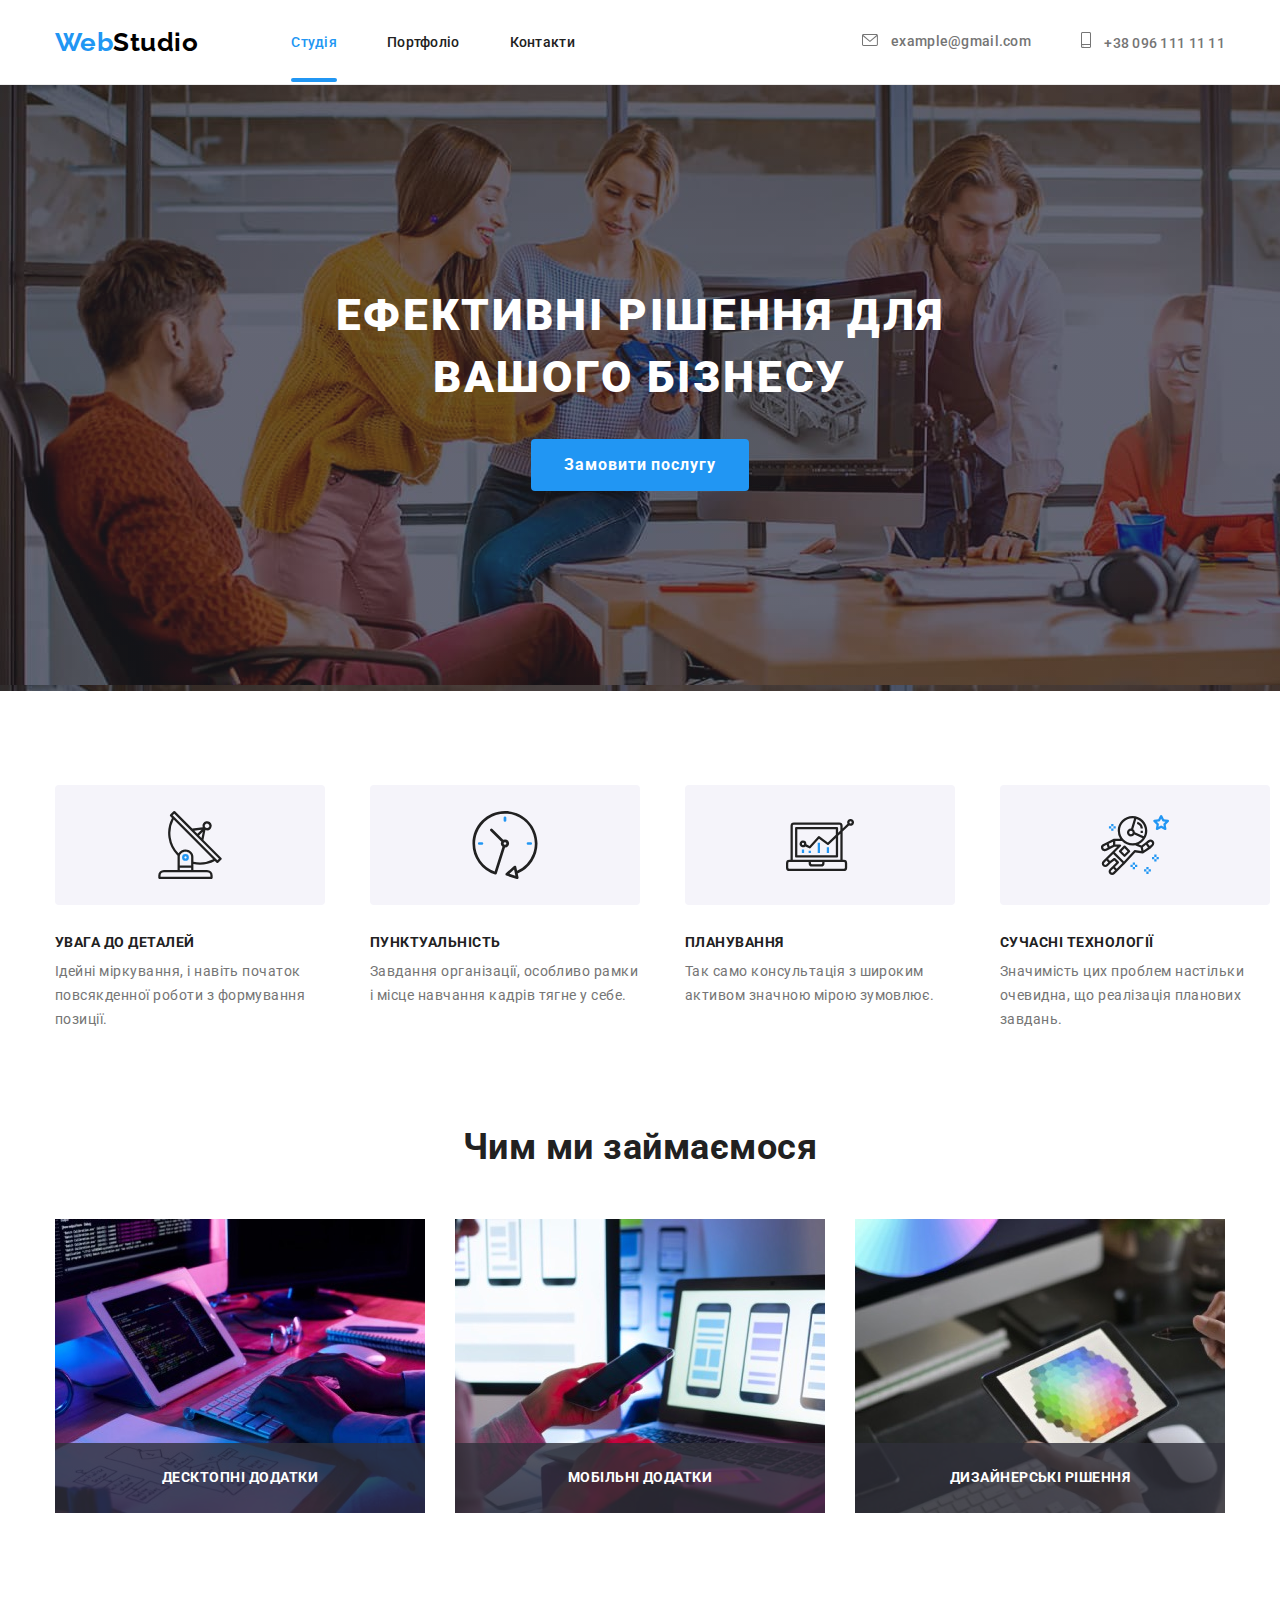
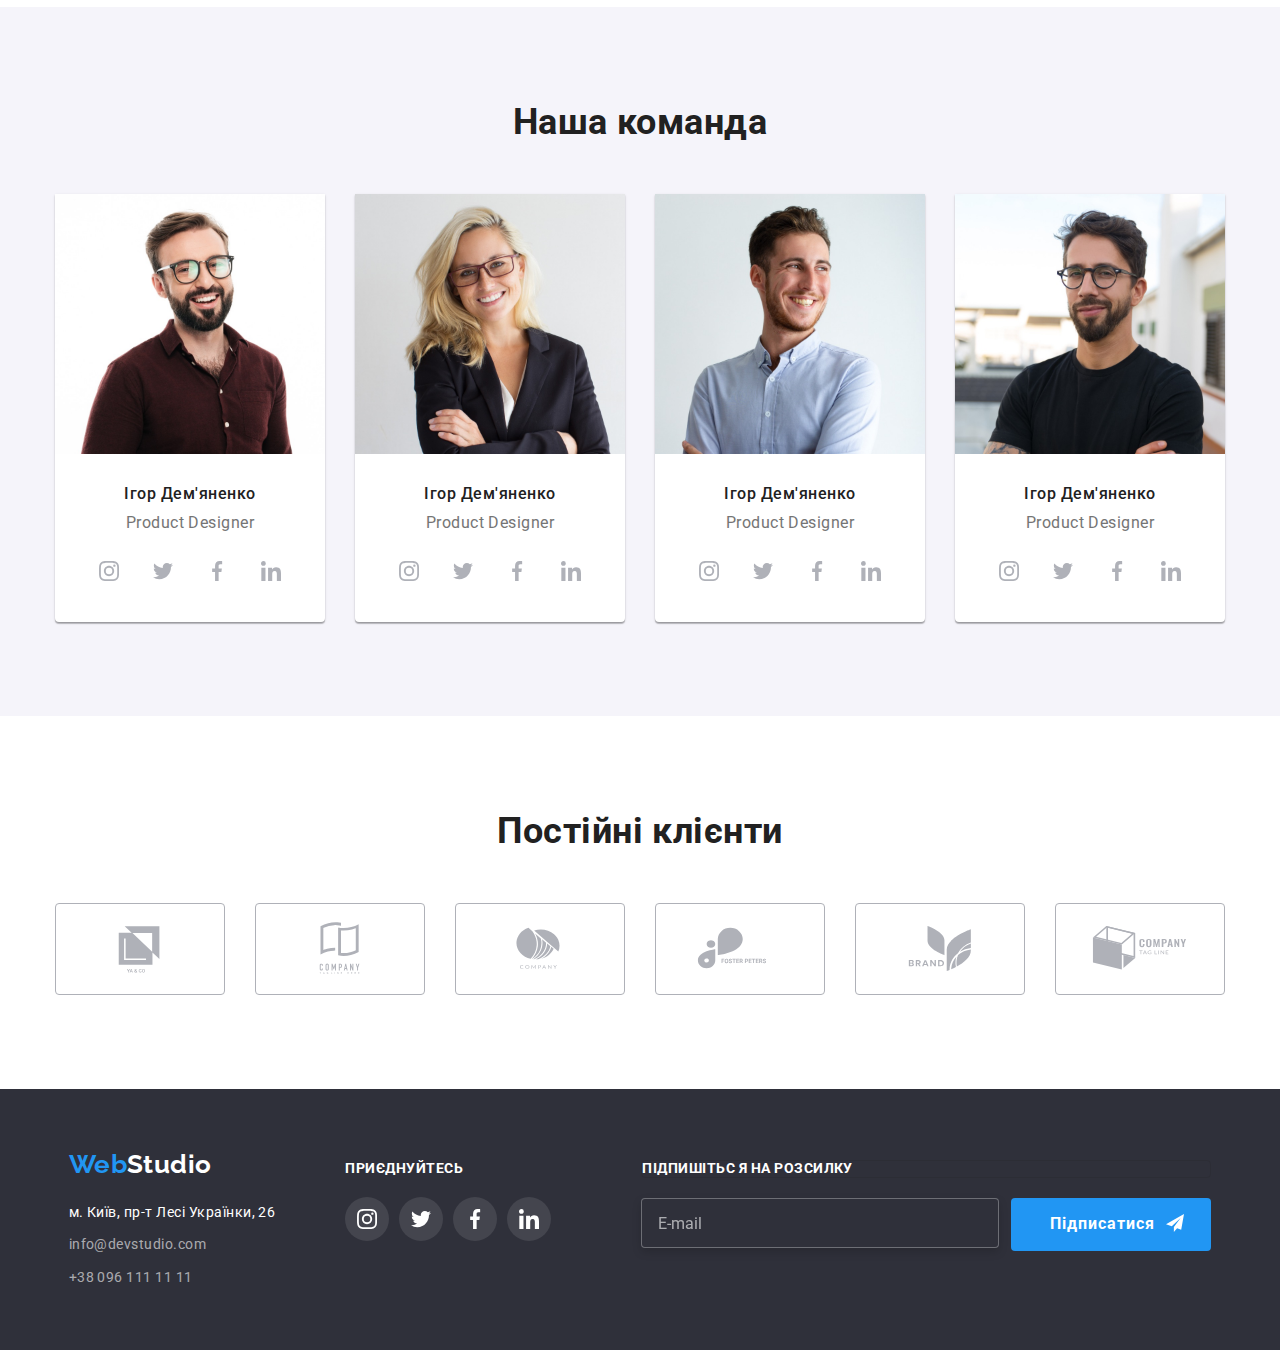
==== index.html @ bf15ea97 "#HM-8.2" ====
<!DOCTYPE html>
<html lang="uk">
<head>
    <meta charset="UTF-8">
    <meta http-equiv="X-UA-Compatible" content="IE=edge">
    <meta name="viewport" content="width=device-width, initial-scale=1.0">
    <title>Main Page</title>
<link rel="preconnect" href="https://fonts.googleapis.com">
<link rel="preconnect" href="https://fonts.gstatic.com" crossorigin>
<link href="https://fonts.googleapis.com/css2?family=Raleway:wght@700&family=Roboto:wght@400;500;700;900&display=swap"
    rel="stylesheet">
    <link rel="stylesheet" href="https://cdnjs.cloudflare.com/ajax/libs/modern-normalize/1.1.0/modern-normalize.min.css">
    <!-- <link rel="stylesheet" href="css/styles.css"> -->
    <link rel="stylesheet" href="./css/main.min.css">

</head>
<body class="page"> 
    <header class="header">
    <div class="container container__nav">
        <nav class="header__nav">
        <a class="header__logo" href="index.html"> <span class="header__halflogo">Web</span>Studio</a>
    <ul class="header-list list">
        <li class="header__item"><a class="header__link header__link--current" href="index.html">Студія</a></li>
        <li class="header__item"><a class="header__link" href="portfolio.html">Портфоліо</a></li>
        <li class="header__item"><a class="header__link" href="">Контакти</a></li>
    </ul>
        </nav>
        
    <ul class="header__contacts list">
        <li class="header__item"><a class="header__mail" href="mailto:example@gmail.com">
                <svg class="header__icon" width="16" height="12">
                    <use href="./images/icons.svg#icon-envelope"></use>
                </svg>
                example@gmail.com</a></li>
        <li class="header__item"><a class="header__tel" href="tel:+380961111111">
                <svg class="header__icon" width="10" height="16">
                    <use href="./images/icons.svg#icon-smartphone"></use>
                </svg>
                +38 096 111 11 11</a></li>
    </ul>
    </div>
    </header>

    <main>

    <section class="solutions">
        <div class="container">
        <h1 class="solution__head">Ефективні рішення для <br>вашого бізнесу</h1>
        <button class="button__solution" type="button" data-modal-open>Замовити послугу</button>
        </div>

    </section>

<section class="advantages section">
    <div class="container">
    <h2 class="advantages__label">Наші переваги</h2>
    <ul class="advantages__section list">
        <li class="advantages__items">
            <div class="advantages__list">
                <svg class="advantages__icon" width="70" height="70">
                    <use href="./images/icons.svg#icon-antenna-1"></use>
                </svg>
            </div>
            <h3 class="advantages__name">УВАГА ДО ДЕТАЛЕЙ</h3>
            <p class="advantages__explanation">Ідейні міркування, і навіть початок повсякденної роботи з формування позиції.</p>
        </li>
        <li class="advantages__items">
            <div class="advantages__list">
                <svg class="advantages__icon" width="70" height="70">
                    <use href="./images/icons.svg#icon-clock-1"></use>
                </svg>
            </div>
            <h3 class="advantages__name">ПУНКТУАЛЬНІСТЬ</h3>
            <p class="advantages__explanation">Завдання організації, особливо рамки і місце навчання кадрів тягне у себе.</p>
        </li>
        <li class="advantages__items">
            <div class="advantages__list">
                <svg class="advantages__icon" width="70" height="70">
                    <use href="./images/icons.svg#icon-diagram-1"></use>
                </svg>
            </div>
            <h3 class="advantages__name">ПЛАНУВАННЯ</h3>
            <p class="advantages__explanation">Так само консультація з широким активом значною мірою зумовлює.</p>
        </li>
        <li class="advantages__items">
            <div class="advantages__list">
                <svg class="advantages__icon" width="70" height="70">
                    <use href="./images/icons.svg#icon-astronaut-1"></use>
                </svg>
            </div>
            <h3 class="advantages__name">СУЧАСНІ ТЕХНОЛОГІЇ</h3>
            <p class="advantages__explanation">Значимість цих проблем настільки очевидна, що реалізація планових завдань. </p>
        </li>
    </ul>
    </div>
</section>

<section class="examples">
    <div class="container">
    <h2 class="examples__title">Чим ми займаємося</h2>
     <ul class="examples__section list">
        <li class="examples__item"><img src="images/3.jpg"
            alt="Створення макету"
            width="370" 
            height="294"/>
        <div class="examples__names">
            <p>Десктопні додатки</p>
         </div>
        </li>
        <li class="examples__item"><img src="images/2.jpg" 
            alt="Розробка дизайну" 
            width="370" 
            height="294" />
            <div class="examples__names">
                <p>Мобільні додатки</p>
            </div>
        </li>
        <li class="examples__item"><img src="images/1.jpg" 
            alt="Оформлення" 
            width="370" 
            height="294" />
            <div class="examples__names">
                <p>Дизайнерські рішення</p>
            </div>
        </li>
     </ul>
    </div>
</section>

<section class="team section">
    <div class="container">
    <h2 class="team__title">Наша команда</h2>
    <ul class="team__section list">
        <li class="team__item">
                <img src="images/7.jpg" 
                alt="Ігор Дем'яненко" 
                width="270" />
                <div class="team__card">
                    <h3 class="team__names">Ігор Дем'яненко</h3>
                    <p class="team__position">Product Designer</p>
                    <ul class="social list">
                        <li class="social__items"><a class="social__link" href="">
                                <svg class="social__icon" width="20" height="20">
                                    <use href="./images/icons.svg#icon-instagram-1"></use>
                                </svg>
                            </a></li>
                        <li class="social__items"><a class="social__link" href="">
                                <svg class="social__icon" width="20" height="20">
                                    <use href="./images/icons.svg#icon-twitter-1"></use>
                                </svg>
                            </a></li>
                        <li class="social__items"><a class="social__link" href="">
                                <svg class="social__icon" width="20" height="20">
                                    <use href="./images/icons.svg#icon-facebook-1"></use>
                                </svg>
                            </a></li>
                        <li class="social__items"><a class="social__link" href="">
                                <svg class="social__icon" width="20" height="20">
                                    <use href="./images/icons.svg#icon-linkedin-1"></use>
                                </svg>
                            </a></li>
                    </ul>
                </div> 
        </li>
        <li class="team__item">
                <img src="images/6.jpg" 
                alt="Ольга Рєпіна" 
                width="270" />
                <div class="team__card">
                    <h3 class="team__names">Ігор Дем'яненко</h3>
                    <p class="team__position">Product Designer</p>
                    <ul class="social list">
                        <li class="social__items"><a class="social__link" href="">
                                <svg class="social__icon" width="20" height="20">
                                    <use href="./images/icons.svg#icon-instagram-1"></use>
                                </svg>
                            </a></li>
                        <li class="social__items"><a class="social__link" href="">
                                <svg class="social__icon" width="20" height="20">
                                    <use href="./images/icons.svg#icon-twitter-1"></use>
                                </svg>
                            </a></li>
                        <li class="social__items"><a class="social__link" href="">
                                <svg class="social__icon" width="20" height="20">
                                    <use href="./images/icons.svg#icon-facebook-1"></use>
                                </svg>
                            </a></li>
                        <li class="social__items"><a class="social__link" href="">
                                <svg class="social__icon" width="20" height="20">
                                    <use href="./images/icons.svg#icon-linkedin-1"></use>
                                </svg>
                            </a></li>
                    </ul>
                </div>
        </li>
        <li class="team__item">
                <img src="images/5.jpg" 
                alt="Микола Тарасов" 
                width="270" />
                <div class="team__card">
                    <h3 class="team__names">Ігор Дем'яненко</h3>
                    <p class="team__position">Product Designer</p>
                    <ul class="social list">
                        <li class="social__items"><a class="social__link" href="">
                                <svg class="social__icon" width="20" height="20">
                                    <use href="./images/icons.svg#icon-instagram-1"></use>
                                </svg>
                            </a></li>
                        <li class="social__items"><a class="social__link" href="">
                                <svg class="social__icon" width="20" height="20">
                                    <use href="./images/icons.svg#icon-twitter-1"></use>
                                </svg>
                            </a></li>
                        <li class="social__items"><a class="social__link" href="">
                                <svg class="social__icon" width="20" height="20">
                                    <use href="./images/icons.svg#icon-facebook-1"></use>
                                </svg>
                            </a></li>
                        <li class="social__items"><a class="social__link" href="">
                                <svg class="social__icon" width="20" height="20">
                                    <use href="./images/icons.svg#icon-linkedin-1"></use>
                                </svg>
                            </a></li>
                    </ul>
                </div>
        </li>
        <li class="team__item">
                <img src="images/4.jpg" 
                alt="Михайло Єрмаков" 
                width="270" />
                <div class="team__card">
                    <h3 class="team__names">Ігор Дем'яненко</h3>
                    <p class="team__position">Product Designer</p>
                    <ul class="social list">
                        <li class="social__items"><a class="social__link" href="">
                                <svg class="social__icon" width="20" height="20">
                                    <use href="./images/icons.svg#icon-instagram-1"></use>
                                </svg>
                            </a></li>
                        <li class="social__items"><a class="social__link" href="">
                                <svg class="social__icon" width="20" height="20">
                                    <use href="./images/icons.svg#icon-twitter-1"></use>
                                </svg>
                            </a></li>
                        <li class="social__items"><a class="social__link" href="">
                                <svg class="social__icon" width="20" height="20">
                                    <use href="./images/icons.svg#icon-facebook-1"></use>
                                </svg>
                            </a></li>
                        <li class="social__items"><a class="social__link" href="">
                                <svg class="social__icon" width="20" height="20">
                                    <use href="./images/icons.svg#icon-linkedin-1"></use>
                                </svg>
                            </a></li>
                    </ul>
                </div>
</section>

<section class="clients section">
    <div class="container">
    <h2 class="clients__title">Постійні клієнти</h2>

    <ul class="clients__list list">
        <li class="clients__items"><a class="clients__link" href="">
            <svg class="clients__icon" width="106" height="60">
                <use href="./images/icons.svg#icon-Logo-5"></use>
            </svg>
        </a></li>
        <li class="clients__items"><a class="clients__link" href="">
            <svg class="clients__icon" width="106" height="60">
                <use href="./images/icons.svg#icon-Logo-4"></use>
            </svg>
        </a></li>
        <li class="clients__items"><a class="clients__link" href="">
            <svg class="clients__icon" width="106" height="60">
                <use href="./images/icons.svg#icon-Logo-3"></use>
            </svg>
        </a></li>
        <li class="clients__items"><a class="clients__link" href="">
            <svg class="clients__icon" width="106" height="60">
                <use href="./images/icons.svg#icon-Logo-6"></use>
            </svg>
        </a></li>
        <li class="clients__items"><a class="clients__link" href="">
            <svg class="clients__icon" width="106" height="60">
                <use href="./images/icons.svg#icon-Logo-2"></use>
            </svg>
        </a></li>
        <li class="clients__items"><a class="clients__link" href="">
                <svg class="clients__icon" width="106" height="60">
                    <use href="./images/icons.svg#icon-Logo"></use>
                </svg>
            </a></li>
    </ul>
    </div>
</section>

    </main>

    <footer class="footer">
        <div class="footer__section container">
        <div>
        <a class="footer__logo" href="index.html"> <span class="footer__halflogo">Web</span>Studio</a>
        <address>
        <ul class="footer__contacts list">
            <li>
            <a class="footer__link" href="https://goo.gl/maps/1T22P9cPpZgvF2Uz6" target="_blank" rel="noopener noreferrer"><span class="footer__address">м. Київ, пр-т Лесі Українки, 26</span> </a>
            </li>

            <li class="footer__address">
            <a class="footer__link" class="mail" href="mailto:info@devstudio.com">info@devstudio.com</a>
            </li>
            
            <li>
            <a class="footer__link" href="tel:+380961111111">+38 096 111 11 11</a>
            </li>
        </ul>
        </address>
        </div>
        
        <section class="join">
            <h2 class="join__label">ПРИЄДНУЙТЕСЬ</h2>
            <ul class="list join__list">
                <li class="join__items"><a class="join__link" href="">
                    <svg class="join__icon" width="20" height="20">
                        <use href="./images/icons.svg#icon-instagram-1"></use>
                    </svg>
                </a></li>
                <li class="join__items"><a class="join__link" href="">
                    <svg class="join__icon" width="20" height="20">
                        <use href="./images/icons.svg#icon-twitter-1"></use>
                    </svg>
                </a></li>
                <li class="join__items"><a class="join__link" href="">
                    <svg class="join__icon" width="20" height="20">
                        <use href="./images/icons.svg#icon-facebook-1"></use>
                    </svg>
                </a></li>
                </a></li>
                <li class="join__items"><a class="join__link" href="">
                    <svg class="join__icon" width="20" height="20">
                        <use href="./images/icons.svg#icon-linkedin-1"></use>
                    </svg>
                </a></li>
            </ul>
        </section>
        <div>
            <form class="subscribe">
                <div class="subscribe__field">
                    <label class="subscribe__label" for="mail">Підпишітьс я на розсилку</label>
                    <div class="subscribe__list">
                    <input class="subscribe__input" type="email" name="mail" id="mail" placeholder="E-mail"/>
                    <button class="subscribe__button" type="submit">Підписатися</button>
                    <svg class="subscribe__icon" width="18" height="18">
                        <use href="./images/icons.svg#icon-send"></use>
                    </svg>
                    </div>
                </div>
            </form>
        </div>
        </div>
    </footer>

    <div class="backdrop is-hidden" data-modal>
        <div class="modal"> 
            <div>
                <h2 class="modal__title">Залиште свої дані, ми вам передзвонимо</h2>

                <form class="form">
                     <label class="form__field">
                        <span class="form__label">Імʼя</span>
                        <input class="form__input" type="text" name="name" />
                        <svg class="form__icon" width="18" height="18">
                            <use href="./images/icons.svg#icon-person"></use>
                        </svg>
                        </label>

                    <div class="form__field">
                        <span class="form__label">Телефон</span>
                        <input class="form__input" type="tel" name="tel" />
                        <svg class="form__icon" width="18" height="18">
                            <use href="./images/icons.svg#icon-phone"></use>
                        </svg>
                    </div>

                    <div class="form__field">
                        <span class="form__label">Пошта</span>
                        <input class="form__input" type="email" name="mail" />
                        <svg class="form__icon" width="18" height="18">
                            <use href="./images/icons.svg#icon-email"></use>
                        </svg>
                    </div>

                    <div class="form__field">
                        <span class="form__label">Комментар</span>
                        <textarea class="form__textarea" name="feedback" rows="" placeholder="Введіть текст"></textarea>
                    </div>
                </form>

                <label class="form__policy" >
                    <input class="form__policy-checkbox" type="checkbox" name="policy" id="policy" />
                    <svg class="form__policy-icon" width="16" height="15">
                        <use href="./images/icons.svg#icon-modal-check"></use>
                    </svg>
                    <!-- <span class="checkbox-img"></span> -->
                   Погоджуюся з розсилкою та приймаю<span><a class="form__policy-details" href="">Умови договору</a></span>
                </label>
                
                
                <button class="form__send-button" type="submit">Відправити</button>
            </div>

            <div>
                <button class="backdrop__closeButton" data-modal-close>
                    <svg class="backdrop__closeIcon" width="18" height="18">
                        <use href="./images/icons.svg#icon-close"></use>
                    </svg>
                </button>
            </div>
        </div>
    </div>
<script src="./js/modal.js"></script>

</body>
</html>
---- css/styles.css ----
:root {
  --primary-text-color: #212121;
  --accent-text-color: #2196f3;
  --primary-white-color: #ffffff;
}

.page {
  color: var(--primary-text-color);

  font-family: Roboto, sans-serif;
  letter-spacing: 0.03em;
}

h1,
h2,
h3,
p,
ul {
  margin: 0;
  padding: 0;
}

img {
  display: block;
  height: auto;
  max-width: 100%;
}

.list {
  list-style: none;
}

.link {
  text-decoration: none;
}

.container {
  margin-left: auto;
  margin-right: auto;
  width: 1200px;
  padding-left: 15px;
  padding-right: 15px;
  /* outline: 2px solid tomato; */
}

.section {
  padding-top: 94px;
  padding-bottom: 94px;
}

/* header */
.header {
  border-bottom: 1px solid #ececec;
}

.main-nav {
  display: flex;
  /* align-items: center; */
}

/* лого */
.logo {
  color: #000000;
  text-decoration: none;

  font-family: Raleway, sans-serif;
  font-weight: 700;
  font-size: 26px;
  line-height: 1.2;

  transition-property: color;
  transition-duration: 250ms;
  transition-timing-function: cubic-bezier(0.4, 0, 0.2, 1);
}

.logo:hover,
.logo:focus {
  color: var(--accent-text-color);
}

.logo-half {
  color: var(--accent-text-color);
}

/* навігація */
nav {
  display: flex;
  align-items: center;
}

.site-nav {
  display: flex;
  margin-left: 93px;
}

.site-nav .item + .item {
  margin-left: 50px;
}

.site-nav .link {
  display: block;
  padding-top: 32px;
  padding-bottom: 32px;

  color: var(--primary-text-color);

  font-weight: 500;
  font-size: 14px;
  line-height: 1.1;
  letter-spacing: 0.02em;
  text-decoration: none;

  transition-property: color;
  transition-duration: 250ms;
  transition-timing-function: cubic-bezier(0.4, 0, 0.2, 1);
}

.site-nav .link:hover,
.site-nav .link:focus {
  color: var(--accent-text-color);
}

.link.current {
  color: var(--accent-text-color);
  position: relative;
}

.link.current::after {
  content: "";

  position: absolute;
  display: inline-block;

  top: 95%;
  left: 0%;

  width: 100%;
  height: 4px;
  border-radius: 4px;

  background-color: var(--accent-text-color);
}

/* контакти */
.contacts {
  display: flex;
  margin-left: auto;
  padding: 32px 0;
}

.contacts .item + .item {
  margin-left: 50px;
}

.contacts-link {
  color: #757575;
  text-decoration: none;

  font-weight: 500;
  font-size: 14px;
  line-height: 1.1;
  letter-spacing: 0.02em;

  transition-property: color;
  transition-duration: 250ms;
  transition-timing-function: cubic-bezier(0.4, 0, 0.2, 1);
}

.contacts-link:hover,
.contacts-link:focus {
  color: var(--accent-text-color);
}

.contacts-icon {
  fill: currentColor;
  margin-right: 10px;
}

/* ефективні рішення */
.solutions {
  background-image: linear-gradient(
      to right,
      rgba(47, 48, 58, 0.4),
      rgba(47, 48, 58, 0.4)
    ),
    url(../images/background.jpg);
  /* background-image: url(/images/background.jpg); */
  padding: 200px 0;
  max-width: 1600px;
  margin-left: auto;
  margin-right: auto;
}

.head-solution {
  color: var(--primary-white-color);

  font-weight: 900;
  font-size: 44px;
  line-height: 1.4;
  letter-spacing: 0.06em;
  text-transform: uppercase;
  text-align: center;

  margin-bottom: 30px;
}

.solution-button {
  margin: 0 auto;
  border: 1px solid transparent;
  border-radius: 4px;
  padding: 10px 32px;
  min-width: 216px;

  color: var(--primary-white-color);
  background-color: var(--accent-text-color);
  cursor: pointer;

  font-weight: 700;
  font-size: 16px;
  line-height: 1.9;
  display: flex;
  letter-spacing: 0.06em;

  transition-property: background-color;
  transition-duration: 250ms;
  transition-timing-function: cubic-bezier(0.4, 0, 0.2, 1);
}

.solution-button:hover,
.solution-button:focus {
  color: var(--accent-text-color);
  background-color: var(--primary-white-color);
}

/* переваги */
.advantages h2 {
  /* display: none;
  font-weight: 700;
  font-size: 36px;
  line-height: 1.2;
  text-align: center; */
  position: absolute;
  white-space: nowrap;
  width: 1px;
  height: 1px;
  overflow: hidden;
  border: 0;
  padding: 0;
  clip: rect(0 0 0 0);
  clip-path: inset(50%);
  margin: -1px;
}

.section-advantages {
  display: flex;
}

.section-advantages .items {
  width: 270px;
}

.section-advantages .items + .items {
  margin-left: 30px;
}

.section-advantages h3 {
  margin-top: 30px;
  margin-bottom: 10px;

  color: var(--primary-text-color);

  font-weight: 700;
  font-size: 14px;
  line-height: 1.1;
  text-transform: uppercase;
}

.section-advantages p {
  color: #757575;

  font-size: 14px;
  line-height: 1.7;
}

.advantages-list {
  display: flex;
  justify-content: center;
  align-items: center;

  height: 120px;
  width: 270px;

  background-color: #f5f4fa;

  border: 1px solid transparent;
  border-radius: 4px;
}

.advantages-icon {
  border: 1px solid transparent;
  border-radius: 4px;
  /* outline: 2px solid red; */
}

/* Чим ми займаємося */
.examples {
  padding-bottom: 94px;
}

.examples h2 {
  margin-bottom: 50px;

  font-weight: 700;
  font-size: 36px;
  line-height: 1.2;
  text-align: center;
}

.section-examples {
  display: flex;
}

.section-examples .item + .item {
  margin-left: 30px;
}

.section-examples .item {
  position: relative;
}

.examples-content {
  position: absolute;
  display: flex;
  align-items: center;
  justify-content: center;

  height: 70px;
  width: 370px;
  bottom: -12%;
  left: 50%;
  transform: translate(-50%, -50%);

  font-weight: 700;
  font-size: 14px;
  line-height: 1.14;
  text-align: center;
  text-transform: uppercase;
  color: var(--primary-white-color);
  background: rgba(47, 48, 58, 0.8);
}

/* команда */

.team {
  background-color: #f5f4fa;
}

.team h2 {
  margin-bottom: 50px;

  font-weight: 700;
  font-size: 36px;
  line-height: 1.2;
  text-align: center;
}

.section-team {
  display: flex;
  justify-content: space-between;
}

.section-team .item {
  background-color: var(--primary-white-color);
  box-shadow: 0px 1px 3px rgba(0, 0, 0, 0.12), 0px 1px 1px rgba(0, 0, 0, 0.14),
    0px 2px 1px rgba(0, 0, 0, 0.2);
  border-radius: 0px 0px 4px 4px;
}

.team-names {
  margin: 30px 0;
}

.section-team h3 {
  /* margin-top: 30px; */
  margin-bottom: 10px;

  color: var(--primary-text-color);

  font-weight: 500;
  font-size: 16px;
  line-height: 1.2;
  text-align: center;
}

.section-team p {
  color: #757575;

  font-size: 16px;
  line-height: 1.2;
  text-align: center;
}

.team-social {
  display: flex;
  margin-top: 16px;
  margin-bottom: 30px;
  margin-left: 32px;
  margin-right: 32px;
}

.team-link {
  color: #afb1b8;

  height: 44px;
  width: 44px;

  display: flex;
  justify-content: center;
  align-items: center;

  border-radius: 50%;

  transition-property: background-color, color;
  transition-duration: 250ms;
  transition-timing-function: cubic-bezier(0.4, 0, 0.2, 1);
}

.team-icon {
  fill: currentColor;
}

.team-link:hover,
.team-link:focus {
  color: var(--primary-white-color);
  background-color: var(--accent-text-color);
}

.team-social .items + .items {
  margin-left: 10px;
}

/* клієнти */
.clients h2 {
  color: var(--primary-text-color);
  font-size: 36px;
  line-height: 1.16;
  text-align: center;

  margin-bottom: 50px;
}

.clients-list {
  display: flex;
  justify-content: center;
}

.clients-list .items {
  display: flex;
  align-items: center;
}

.clients-list .items + .items {
  margin-left: 30px;
}

.clients-link {
  width: 170px;
  height: 92px;

  display: flex;
  justify-content: center;
  align-items: center;

  color: #afb1b8;
  border: 1px solid #afb1b8;
  border-radius: 4px;

  transition-property: background-color, color, border;
  transition-duration: 250ms;
  transition-timing-function: cubic-bezier(0.4, 0, 0.2, 1);
}

.clients-icon {
  fill: currentColor;
}

.clients-link:hover,
.clients-link:focus {
  color: var(--accent-text-color);
  border: 1px solid var(--accent-text-color);
  border-radius: 4px;
}

/* Підвал */
.bottom {
  background-color: #2f303a;
  padding: 60px 0;
}

.section-bottom {
  display: flex;
  align-items: baseline;
}

/* лого-підвал */
.logo-bottom {
  display: inline-block;
  margin-bottom: 20px;

  color: var(--primary-white-color);
  text-decoration: none;

  font-family: Raleway, sans-serif;
  font-weight: 700;
  font-size: 26px;
  line-height: 1.2;

  transition-property: color;
  transition-duration: 250ms;
  transition-timing-function: cubic-bezier(0.4, 0, 0.2, 1);
}

.logo-bottom:hover,
.logo-bottom:focus {
  color: var(--accent-text-color);
}

.logo-half {
  color: var(--accent-text-color);
}

/* контакти-підвал */
.contacts-bottom a {
  color: rgba(255, 255, 255, 0.6);
  text-decoration: none;
  font-style: normal;

  font-size: 14px;
  line-height: 1.7;

  transition-property: color;
  transition-duration: 250ms;
  transition-timing-function: cubic-bezier(0.4, 0, 0.2, 1);
}

.contacts-bottom a:hover,
.contacts-bottom a:focus {
  color: var(--accent-text-color);
}

.contacts-address {
  color: var(--primary-white-color);

  transition-property: color;
  transition-duration: 250ms;
  transition-timing-function: cubic-bezier(0.4, 0, 0.2, 1);
}

.contacts-address:hover,
.contacts-address:focus {
  color: var(--accent-text-color);
}

.address-link {
  margin: 9px 0;
}

.contacts-bottom .mail {
  margin: 9px 0;
}

.join {
  margin-left: 70px;
}

.join h2 {
  color: var(--primary-white-color);
  font-size: 14px;
  line-height: 1.14;
}

.join-list {
  display: flex;
  margin-top: 20px;
}

.join-list .blabla + .blabla {
  margin-left: 10px;
}

.join-link {
  color: var(--primary-white-color);

  height: 44px;
  width: 44px;

  display: flex;
  justify-content: center;
  align-items: center;

  border-radius: 50%;

  background: rgba(255, 255, 255, 0.1);

  transition-property: background-color;
  transition-duration: 250ms;
  transition-timing-function: cubic-bezier(0.4, 0, 0.2, 1);
}

.join-icon {
  fill: currentColor;
}

.join-link:hover,
.join-link:focus {
  background-color: var(--accent-text-color);
}

.subscribe-field {
  /* position: relative; */
  display: flex;
  flex-direction: column;
  margin-left: 93px;
}

.subscribe-field label {
  font-weight: 700;
  font-size: 14px;
  line-height: 1.14;
  text-transform: uppercase;

  color: #ffffff;

  border: 1px solid rgba(33, 33, 33, 0.2);
  border-radius: 4px;

  margin-bottom: 20px;
}

.subscribe-field input {
  width: 358px;
  height: 50px;

  padding-left: 16px;

  border: 1px solid rgba(255, 255, 255, 0.3);
  filter: drop-shadow(0px 4px 4px rgba(0, 0, 0, 0.15));
  border-radius: 4px;

  color: var(--primary-white-color);
  background-color: #2f303a;

  transition: border 250ms cubic-bezier(0.4, 0, 0.2, 1);
}

.subscribe-field input::placeholder {
  font-size: 16px;
  line-height: 1.25;

  color: rgba(255, 255, 255, 0.6);
}

.subscribe-field input:focus {
  border: 1px solid var(--accent-text-color);
}

.subscribe-list {
  position: relative;
  display: flex;
}

.subscribe-list button {
  margin-left: 12px;
}

.subscribe-button {
  padding-left: 28px;
  padding-top: 10px;
  padding-right: 62px;
  padding-bottom: 10px;

  min-width: 200px;

  border: 1px solid transparent;
  border-radius: 4px;

  color: var(--primary-white-color);
  background-color: var(--accent-text-color);
  cursor: pointer;

  font-weight: 700;
  font-size: 16px;
  line-height: 1.88;
  letter-spacing: 0.06em;
}

.subscribe-icon {
  position: absolute;
  left: 90%;
  top: 30%;

  fill: var(--primary-white-color);
}

/* Портфоліо */

.portfolio h1 {
  position: absolute;
  white-space: nowrap;
  width: 1px;
  height: 1px;
  overflow: hidden;
  border: 0;
  padding: 0;
  clip: rect(0 0 0 0);
  clip-path: inset(50%);
  margin: -1px;
}

/* кнопки */
.portfolio-buttons {
  display: flex;
  margin-bottom: 50px;
  justify-content: center;
}

.button-item {
  display: flex;
  border: 1px solid transparent;
  border-radius: 4px;
  padding: 6px 22px;

  color: var(--primary-text-color);
  background-color: #f5f4fa;
  cursor: pointer;

  font-family: inherit;
  font-weight: 500;
  font-size: 16px;
  line-height: 1.6;

  transition-property: background-color, color, box-shadow;
  transition-duration: 250ms;
  transition-timing-function: cubic-bezier(0.4, 0, 0.2, 1);
}

.portfolio-buttons .item + .item {
  margin-left: 8px;
}

.button-item:hover,
.button-item:focus {
  background-color: var(--accent-text-color);
  color: var(--primary-white-color);

  box-shadow: 0px 3px 1px rgba(0, 0, 0, 0.1), 0px 1px 2px rgba(0, 0, 0, 0.08),
    0px 2px 2px rgba(0, 0, 0, 0.12);
}

/* лого */
.section-portfolio {
  display: flex;
  flex-wrap: wrap;
}

.portfolio-flex {
  /* display: block; */
  /* position: relative; */
  border: 1px solid #eeeeee;
  margin-right: 30px;
  margin-bottom: 30px;
  width: 370px;
  height: 404px;

  transition-property: box-shadow;
  transition-duration: 250ms;
  transition-timing-function: cubic-bezier(0.4, 0, 0.2, 1);
}

.portfolio-flex:hover,
.portfolio-flex:focus {
  box-shadow: 0px 1px 1px rgba(0, 0, 0, 0.12), 0px 4px 4px rgba(0, 0, 0, 0.06),
    1px 4px 6px rgba(0, 0, 0, 0.16);
}

.portfolio-flex:nth-child(3n) {
  margin-right: 0;
}

.portfolio-flex:nth-child(n + 7) {
  margin-bottom: 0;
}

.portfolio-names {
  padding: 20px 24px;
}

.section-portfolio h2 {
  margin-bottom: 4px;

  color: var(--primary-text-color);

  font-weight: 700;
  font-size: 18px;
  line-height: 2;
  letter-spacing: 0.06em;
}

.section-portfolio p {
  color: #757575;

  font-size: 16px;
  line-height: 1.8;
}

.thumb {
  position: relative;
  overflow: hidden;
}

.thumb::before {
  content: "";
  position: absolute;
  /* display: inline-block;    */
  width: 100%;
  height: 100%;
  background-color: rgba(33, 150, 243, 0.9);
  opacity: 0;

  transform: translateY(100%);

  transition-property: opacity, transform;
  transition-duration: 250ms;
  transition-timing-function: cubic-bezier(0.4, 0, 0.2, 1);
}

.portfolio-flex:hover .thumb:before,
.portfolio-flex:focus .thumb:before {
  opacity: 1;
  transform: translateY(0);
}

.product-content {
  position: absolute;

  font-size: 18px;
  line-height: 1.55;

  height: 168px;
  width: 322px;
  top: 50%;
  left: 50%;
  transform: translate(-50%, 120%);

  /* opacity: 0; */

  transition-property: opacity, transform;
  transition-duration: 250ms;
  transition-timing-function: cubic-bezier(0.4, 0, 0.2, 1);
}

.product-content p {
  color: var(--primary-white-color);
}

.portfolio-flex:hover .product-content,
.portfolio-flex:focus .product-content {
  opacity: 1;
  transform: translate(-50%, -50%);
}

/* бекдроп + модалка */

.backdrop {
  position: fixed;
  top: 0;
  left: 0;
  width: 100%;
  height: 100%;
  background-color: rgba(0, 0, 0, 0.2);
  /* background-color: red; */
  opacity: 1;

  transition: opacity 250ms cubic-bezier(0.4, 0, 0.2, 1);
}

.backdrop.is-hidden {
  opacity: 0;
  pointer-events: none;
}

.modal {
  position: absolute;
  top: 50%;
  left: 50%;
  transform: translate(-50%, -50%);

  max-height: 581px;
  max-width: 528px;

  box-shadow: 0px 1px 3px rgba(0, 0, 0, 0.12), 0px 1px 1px rgba(0, 0, 0, 0.14),
    0px 2px 1px rgba(0, 0, 0, 0.2);

  background-color: #fff;
  /* background-color: red; */

  border-radius: 4px;
}

.close-button {
  position: absolute;
  top: 0;
  right: 0;
  margin-top: 8px;
  margin-right: 8px;
  display: flex;
  justify-content: center;
  align-items: center;

  height: 30px;
  width: 30px;

  border: 1px solid rgba(0, 0, 0, 0.1);
  border-radius: 50%;

  background-color: var(--primary-white-color);
  color: var(--primary-text-color);

  cursor: pointer;

  transition: color 250ms cubic-bezier(0.4, 0, 0.2, 1);
}

.close-icon {
  fill: currentColor;
}

.close-button:hover,
.close-button:focus {
  color: var(--accent-text-color);
}

textarea {
  resize: none;
}

.modal h2 {
  font-size: 20px;
  line-height: 1.15;
  text-align: center;

  color: #212121;

  margin-left: 40px;
  margin-right: 40px;
  margin-top: 40px;
  margin-bottom: 12px;
}

.form {
  height: 342px;
  width: 448px;
  margin-left: 40px;
  margin-right: 40px;
  margin-bottom: 20px;
}

.form-field {
  position: relative;
  display: flex;
  flex-direction: column;
  margin-bottom: 10px;
}

.form-input {
  height: 40px;

  padding-left: 42px;

  border: 1px solid rgba(33, 33, 33, 0.2);
  border-radius: 4px;

  transition: border 250ms cubic-bezier(0.4, 0, 0.2, 1);
}

.form-input:focus {
  border: 1px solid var(--accent-text-color);
}

.form-field label {
  font-weight: 400;
  font-size: 12px;
  line-height: 1.16;
  letter-spacing: 0.01em;

  margin-bottom: 5px;

  color: #757575;
}

.form-label {
  font-weight: 400;
  font-size: 12px;
  line-height: 1.16;
  letter-spacing: 0.01em;

  margin-bottom: 5px;

  color: #757575;
}

/* .form-field input {
  height: 40px;

  padding-left: 42px;

  border: 1px solid rgba(33, 33, 33, 0.2);
  border-radius: 4px;
} */

.form-textarea {
  height: 120px;

  font-size: 12px;

  padding-left: 16px;
  padding-top: 12px;

  border: 1px solid rgba(33, 33, 33, 0.2);
  border-radius: 4px;

  transition: border 250ms cubic-bezier(0.4, 0, 0.2, 1);
}

.form-textarea::placeholder {
  font-size: 12px;
  line-height: 1.16;
  letter-spacing: 0.01em;

  color: rgba(117, 117, 117, 0.5);
}

.form-textarea:focus {
  border: 1px solid var(--accent-text-color);
}

.policy {
  display: flex;
  align-items: center;

  margin-left: 54px;
  margin-right: 50px;
  margin-top: 20px;
  margin-bottom: 30px;

  max-height: 20px;

  font-size: 14px;
  line-height: 1.71;

  color: #757575;
}

.policy-input {
  position: absolute;
  width: 1px;
  height: 1px;
  margin: -1px;
  border: 0;
  padding: 0;
  clip: rect(0 0 0 0);
  overflow: hidden;
}

.input-icon {
  margin-right: 8px;

  border: 2px solid var(--primary-text-color);
  border-radius: 4px;
}

.policy-input:checked + .input-icon {
  background-color: var(--accent-text-color);
  border: transparent;
}

.details {
  color: var(--accent-text-color);
  margin-left: 5px;
}

/* .checkbox-img {
  display: block;
  margin-right: 8px;

  height: 15px;
  width: 16px;
  border: 2px solid var(--primary-text-color);
  border-radius: 4px;
}

.policy-input:checked + .checkbox-img {
  border-color: transparent;

  background-image: url("../images/check.svg");
  background-color: var(--accent-text-color);
  background-size: contain;
  background-origin: border-box;
} */

.send-button {
  display: flex;
  margin-bottom: 40px;
  margin-left: 164px;
  margin-right: 164px;
  padding: 10px 52px;
  min-width: 200px;

  border: 1px solid transparent;
  border-radius: 4px;

  color: var(--primary-white-color);
  background-color: var(--accent-text-color);
  cursor: pointer;

  font-weight: 700;
  font-size: 16px;
  line-height: 1.9;
  letter-spacing: 0.06em;

  box-shadow: 0px 4px 4px rgba(0, 0, 0, 0.15);
}

.form-icon {
  fill: var(--primary-text-color);

  position: absolute;
  bottom: 12px;
  left: 12px;

  transition: fill 250ms cubic-bezier(0.4, 0, 0.2, 1);
}
/* .form-input:focus ~ .form-icon {
  fill: var(--accent-text-color);
} */

.form-field:focus-within .form-icon {
  fill: var(--accent-text-color);
}
---- css/main.min.css ----
:root{--primary-text-color: #212121;--accent-text-color: #2196f3;--primary-white-color: #ffffff;--cubic: cubic-bezier(0.4, 0, 0.2, 1)}.page{color:var(--primary-text-color);font-family:Roboto,sans-serif;letter-spacing:.03em}textarea{resize:none}h1,h2,h3,p,ul{margin:0;padding:0}img{display:block;height:auto;max-width:100%}.list{list-style:none}.link{text-decoration:none}.container{margin-left:auto;margin-right:auto;padding-left:15px;padding-right:15px}@media screen and (min-width: 480px){.container{width:480px}}@media screen and (min-width: 768px){.container{width:768px}}@media screen and (min-width: 1200px){.container{width:1200px}}.section{padding-top:94px;padding-bottom:94px}.button__solution,.form__send-button,.subscribe__button{margin:0 auto;border:1px solid rgba(0,0,0,0);border-radius:4px;padding:10px 32px;min-width:216px;color:var(--primary-white-color);background-color:var(--accent-text-color);cursor:pointer;font-weight:700;font-size:16px;line-height:1.9;display:flex;letter-spacing:.06em}.social{display:flex;margin-top:16px;justify-content:center;align-items:center}.social__link{color:#afb1b8;height:44px;width:44px;display:flex;justify-content:center;align-items:center;border-radius:50%;transition:background-color 250ms var(--cubic),color 250ms var(--cubic)}.social__link:hover,.social__link:focus{color:var(--primary-white-color);background-color:var(--accent-text-color)}.social__icon{fill:currentColor}.social__items+.social__items{margin-left:10px}.portfolio__title,.advantages__label,.form__policy-checkbox{position:absolute;white-space:nowrap;width:1px;height:1px;overflow:hidden;border:0;padding:0;clip:rect(0 0 0 0);-webkit-clip-path:inset(50%);clip-path:inset(50%);margin:-1px}.clients__title,.team__title,.examples__title{margin-bottom:50px;font-weight:700;font-size:36px;line-height:1.2;text-align:center}.join{margin-top:60px}@media screen and (min-width: 768px){.join{margin-left:165px;margin-top:0}}@media screen and (min-width: 1200px){.join{margin-left:70px;margin-top:0px}}.join__label{color:var(--primary-white-color);font-size:14px;line-height:1.14}.join__list{display:flex;margin-top:20px}.join__items+.join__items{margin-left:10px}.join__link{color:var(--primary-white-color);height:44px;width:44px;display:flex;justify-content:center;align-items:center;border-radius:50%;background:rgba(255,255,255,.1);transition:background-color 250ms var(--cubic)}.join__link:hover,.join__link:focus{background-color:var(--accent-text-color)}.join__icon{fill:currentColor}.subscribe__field{display:flex;flex-direction:column;margin-top:60px}@media screen and (min-width: 1200px){.subscribe__field{margin-left:90px;margin-top:0px}}.subscribe__label{font-weight:700;font-size:14px;line-height:1.14;text-transform:uppercase;color:#fff;border:1px solid rgba(33,33,33,.2);border-radius:4px;margin-bottom:20px}.subscribe__input{width:100%;height:50px;padding-left:16px;border:1px solid rgba(255,255,255,.3);filter:drop-shadow(0px 4px 4px rgba(0, 0, 0, 0.15));border-radius:4px;color:var(--primary-white-color);background-color:#2f303a;transition:border 250ms cubic-bezier(0.4, 0, 0.2, 1)}@media screen and (min-width: 480px){.subscribe__input{width:450px;height:50px}}@media screen and (min-width: 1200px){.subscribe__input{width:358px;height:50px}}.subscribe__input::-moz-placeholder{font-size:16px;line-height:1.25;color:rgba(255,255,255,.6)}.subscribe__input:-ms-input-placeholder{font-size:16px;line-height:1.25;color:rgba(255,255,255,.6)}.subscribe__input::placeholder{font-size:16px;line-height:1.25;color:rgba(255,255,255,.6)}.subscribe__input:focus{border:1px solid var(--accent-text-color)}.subscribe__list{position:relative;display:flex;flex-direction:column}@media screen and (min-width: 1200px){.subscribe__list{flex-direction:row}}.subscribe__button{margin-top:20px;padding-left:38px;min-width:200px}@media screen and (min-width: 1200px){.subscribe__button{margin-left:12px;margin-top:0px}}.subscribe__icon{position:absolute;left:78%;top:72%;fill:var(--primary-white-color)}@media screen and (min-width: 480px){.subscribe__icon{left:62%;top:72%}}@media screen and (min-width: 1200px){.subscribe__icon{left:92%;top:30%}}.backdrop__closeButton{position:absolute;top:0;right:0;margin-top:8px;margin-right:8px;display:flex;justify-content:center;align-items:center;height:30px;width:30px;border:1px solid rgba(0,0,0,.1);border-radius:50%;color:var(--primary-text-color);background-color:var(--primary-white-color);cursor:pointer}.form{height:342px;width:370px;margin-left:40px;margin-right:40px;margin-bottom:20px}@media screen and (min-width: 1200px){.form{width:448px}}.form__field{position:relative;display:flex;flex-direction:column;margin-bottom:10px}.form__input{height:40px;padding-left:42px;border:1px solid rgba(33,33,33,.2);border-radius:4px;transition:border 250ms var(--cubic)}.form__input:focus{border:1px solid var(--accent-text-color)}.form__label{font-weight:400;font-size:12px;line-height:1.16;letter-spacing:.01em;margin-bottom:5px;color:#757575}.form__textarea{height:120px;font-size:12px;padding-left:16px;padding-top:12px;border:1px solid rgba(33,33,33,.2);border-radius:4px;transition:border 250ms cubic-bezier(0.4, 0, 0.2, 1)}.form__textarea::-moz-placeholder{font-size:12px;line-height:1.16;letter-spacing:.01em;color:rgba(117,117,117,.5)}.form__textarea:-ms-input-placeholder{font-size:12px;line-height:1.16;letter-spacing:.01em;color:rgba(117,117,117,.5)}.form__textarea::placeholder{font-size:12px;line-height:1.16;letter-spacing:.01em;color:rgba(117,117,117,.5)}.form__textarea:focus{border:1px solid var(--accent-text-color)}.form__icon{fill:var(--primary-text-color);position:absolute;bottom:12px;left:12px;transition:fill 250ms cubic-bezier(0.4, 0, 0.2, 1)}.form__field:focus-within .form__icon{fill:var(--accent-text-color)}.form__policy{display:flex;align-items:center;margin-left:40px;margin-right:40px;margin-top:20px;margin-bottom:30px;height:15px;font-size:12px;line-height:1.16;color:#757575}@media screen and (min-width: 1200px){.form__policy{margin-left:54px;margin-right:50px;height:24px;font-size:14px;line-height:1.71}}.form__policy-details{color:var(--accent-text-color);margin-left:5px}.form__policy-icon{margin-right:8px;border:2px solid var(--primary-text-color);border-radius:4px}.form__policy-checkbox:checked+.form__policy-icon{background-color:var(--accent-text-color);border:rgba(0,0,0,0)}.form__send-button{display:flex;margin-bottom:40px;margin-left:120px;margin-right:120px;padding:10px 52px;max-width:200px;box-shadow:0px 4px 4px rgba(0,0,0,.15)}@media screen and (min-width: 1200px){.form__send-button{margin-left:164px;margin-right:164px}}.header{border-bottom:1px solid #ececec}.container__nav{display:flex}.header__nav{display:flex;align-items:center}.header__logo{color:#000;text-decoration:none;font-family:Raleway,sans-serif;font-weight:700;font-size:26px;line-height:1.2;transition:color 250ms var(--cubic)}.header__logo:hover,.header__logo:focus{color:var(--accent-text-color)}.header__halflogo{color:var(--accent-text-color)}.header-list{display:flex;margin-left:93px}.header__item+.header__item{margin-left:50px}.header__link{display:block;padding-top:32px;padding-bottom:32px;color:var(--primary-text-color);font-weight:500;font-size:14px;line-height:1.1;letter-spacing:.02em;text-decoration:none;transition:color 250ms var(--cubic)}.header__link:hover,.header__link:focus{color:var(--accent-text-color)}.header__link--current{color:var(--accent-text-color);position:relative}.header__link--current::after{content:"";position:absolute;display:inline-block;top:95%;left:0%;width:100%;height:4px;border-radius:4px;background-color:var(--accent-text-color)}.header__contacts{display:flex;margin-left:auto;padding:32px 0}.header__mail,.header__tel{color:#757575;text-decoration:none;font-weight:500;font-size:14px;line-height:1.1;letter-spacing:.02em;transition:color 250ms var(--cubic)}.header__mail:hover,.header__mail:focus,.header__tel:hover,.header__tel:focus{color:var(--accent-text-color)}.header__icon{fill:currentColor;margin-right:10px}.solutions{background-image:linear-gradient(to right, rgba(47, 48, 58, 0.4), rgba(47, 48, 58, 0.4)),url(../images/background.jpg);padding:200px 0;margin-left:auto;margin-right:auto}@media screen and (min-width: 480px){.solutions{max-width:480px}}@media screen and (min-width: 768px){.solutions{max-width:768px}}@media screen and (min-width: 1200px){.solutions{max-width:1600px}}.solution__head{color:var(--primary-white-color);font-weight:900;font-size:26px;line-height:1.4;letter-spacing:.06em;text-transform:uppercase;text-align:center;margin-bottom:30px}@media screen and (min-width: 1200px){.solution__head{font-size:44px}}.button__solution{transition:background-color 250ms var(--cubic)}.button__solution:hover,.button__solution:focus{color:var(--accent-text-color);background-color:var(--primary-white-color)}@media screen and (min-width: 768px){.advantages__section{display:flex;flex-wrap:wrap;margin:-15px}}@media screen and (min-width: 1200px){.advantages__section{display:flex;flex-wrap:nowrap}}@media screen and (min-width: 768px){.advantages__items{flex-basis:calc((100% - 60px)/2);margin:15px}}@media screen and (min-width: 1200px){.advantages__items+.advantages__items{margin-left:30px}}.advantages__name{margin-top:30px;margin-bottom:10px;color:var(--primary-text-color);font-weight:700;font-size:14px;line-height:1.1;text-transform:uppercase}@media screen and (max-width: 768px){.advantages__name{text-align:center}}.advantages__explanation{color:#757575;font-size:14px;line-height:1.7}.advantages__list{display:flex;justify-content:center;align-items:center;background-color:#f5f4fa;border:1px solid rgba(0,0,0,0);border-radius:4px}@media screen and (min-width: 480px)and (max-width: 768px){.advantages__list{margin-top:30px;height:120px;width:450px}}@media screen and (min-width: 768px){.advantages__list{height:120px;width:354px}}@media screen and (min-width: 1200px){.advantages__list{height:120px;width:270px}}.advantages__icon{border:1px solid rgba(0,0,0,0);border-radius:4px}.examples{padding-bottom:94px}@media screen and (max-width: 1200px){.examples{display:none}}.examples__section{display:flex}.examples__item+.examples__item{margin-left:30px}.examples__item{position:relative}.examples__names{position:absolute;display:flex;align-items:center;justify-content:center;height:70px;width:370px;bottom:-12%;left:50%;transform:translate(-50%, -50%);font-weight:700;font-size:14px;line-height:1.14;text-align:center;text-transform:uppercase;color:var(--primary-white-color);background:rgba(47,48,58,.8)}.team{background-color:#f5f4fa}@media screen and (min-width: 768px){.team__section{display:flex;flex-wrap:wrap;gap:30px}}@media screen and (min-width: 1200px){.team__section{display:flex;flex-wrap:nowrap;gap:30px}}.team__item{width:100%;height:100%;margin-bottom:30px;background-color:var(--primary-white-color);box-shadow:0px 1px 3px rgba(0,0,0,.12),0px 1px 1px rgba(0,0,0,.14),0px 2px 1px rgba(0,0,0,.2);border-radius:0px 0px 4px 4px}.team__item:last-child{margin-bottom:0}@media screen and (min-width: 480px){.team__item{width:450px;height:622px}}@media screen and (min-width: 768px){.team__item{flex-basis:calc((100% - 30px)/2);height:536px}}@media screen and (min-width: 1200px){.team__item{flex-basis:calc((100% - 60px)/3);height:428px;margin-bottom:0}}.team__card{margin:30px 0}.team__names{margin-bottom:10px;color:var(--primary-text-color);font-weight:500;font-size:16px;line-height:1.2;text-align:center}.team__position{color:#757575;font-size:16px;line-height:1.2;text-align:center}.clients__list{display:flex;flex-wrap:wrap;margin:-15px}@media screen and (min-width: 768px){.clients__list{display:flex;flex-wrap:wrap;margin:-15px}}@media screen and (min-width: 1200px){.clients__list{display:flex;justify-content:center;flex-wrap:nowrap;margin:0}}.clients__items{flex-basis:calc((100% - 60px)/2);margin:15px}@media screen and (min-width: 768px){.clients__items{flex-basis:calc((100% - 90px)/3);margin:15px}}@media screen and (min-width: 1200px){.clients__items{margin:0}}@media screen and (min-width: 1200px){.clients__items+.clients__items{margin-left:30px}}.clients__link{display:flex;justify-content:center;align-items:center;color:#afb1b8;border:1px solid #afb1b8;border-radius:4px;transition-property:background-color,color,border;transition-duration:250ms;transition-timing-function:cubic-bezier(0.4, 0, 0.2, 1)}@media screen and (min-width: 480px){.clients__link{width:210px;height:92px}}@media screen and (min-width: 768px){.clients__link{width:226px;height:92px}}@media screen and (min-width: 1200px){.clients__link{width:170px;height:92px}}.clients__link:hover,.clients__link:focus{color:var(--accent-text-color);border:1px solid var(--accent-text-color);border-radius:4px}.clients__icon{fill:currentColor}.footer{background-color:#2f303a;padding:60px 0}.footer__section{display:flex;flex-direction:column;align-items:center;justify-content:center;text-align:center}@media screen and (min-width: 768px){.footer__section{display:flex;flex-wrap:wrap;align-items:baseline;flex-direction:row;text-align:center}}@media screen and (min-width: 1200px){.footer__section{display:flex;align-items:baseline;flex-direction:row;text-align:start}}.footer__logo{display:inline-block;margin-bottom:20px;color:var(--primary-white-color);text-decoration:none;font-family:Raleway,sans-serif;font-weight:700;font-size:26px;line-height:1.2;transition-property:color;transition-duration:250ms;transition-timing-function:cubic-bezier(0.4, 0, 0.2, 1)}.footer__logo:hover,.footer__logo:focus{color:var(--accent-text-color)}.footer__halflogo{color:var(--accent-text-color)}.footer__link{color:rgba(255,255,255,.6);text-decoration:none;font-style:normal;font-size:14px;line-height:1.7;transition-property:color;transition-duration:250ms;transition-timing-function:cubic-bezier(0.4, 0, 0.2, 1)}.footer__link:hover,.footer__link:focus{color:var(--accent-text-color)}.footer__address{color:var(--primary-white-color);transition-property:color;transition-duration:250ms;transition-timing-function:cubic-bezier(0.4, 0, 0.2, 1)}.footer__address:hover,.footer__address:focus{color:var(--accent-text-color)}.footer__address{margin:9px 0}.buttons{display:flex;margin-bottom:50px;flex-wrap:wrap;justify-content:flex-start;max-width:326px}@media screen and (min-width: 768px),(min-width: 1200px){.buttons{justify-content:center;max-width:100%}}.buttons__button{border:1px solid rgba(0,0,0,0);border-radius:4px;padding:6px 22px;color:var(--primary-text-color);background-color:#f5f4fa;cursor:pointer;font-weight:500;font-size:16px;line-height:1.6;transition-property:background-color,color,box-shadow;transition-duration:250ms;transition-timing-function:cubic-bezier(0.4, 0, 0.2, 1)}.buttons__button:hover,.buttons__button:focus{background-color:var(--accent-text-color);color:var(--primary-white-color);box-shadow:0px 3px 1px rgba(0,0,0,.1),0px 1px 2px rgba(0,0,0,.08),0px 2px 2px rgba(0,0,0,.12)}.buttons__item+.buttons__item{margin-left:8px;margin-bottom:15px}.buttons__item+.buttons__item:nth-child(4n){margin-left:0}.buttons__item+.buttons__item:nth-child(n+4){margin-bottom:0}@media screen and (min-width: 768px),(min-width: 1200px){.buttons__item+.buttons__item{margin-left:8px}}.card-set{display:flex;flex-wrap:wrap;margin:-15px}.card-set__item{border:1px solid #eee;flex-basis:calc(100% - 30px);margin:15px;height:404px;transition-property:box-shadow;transition-duration:250ms;transition-timing-function:cubic-bezier(0.4, 0, 0.2, 1)}@media screen and (min-width: 768px){.card-set__item{flex-basis:calc((100% - 60px)/2);margin:15px}}@media screen and (min-width: 1200px){.card-set__item{flex-basis:calc((100% - 90px)/3);margin:15px}}.card-set__item:hover,.card-set__item:focus{box-shadow:0px 1px 1px rgba(0,0,0,.12),0px 4px 4px rgba(0,0,0,.06),1px 4px 6px rgba(0,0,0,.16)}.product{position:relative;overflow:hidden}.product__content{position:absolute;display:flex;align-items:center;font-size:18px;line-height:1.55;height:100%;width:100%;top:50%;left:50%;transform:translate(-50%, 120%);background-color:var(--accent-text-color);transition-property:opacity,transform;transition-duration:250ms;transition-timing-function:cubic-bezier(0.4, 0, 0.2, 1)}.card-set__item:hover .product__content,.card-set__item:focus .product__content{opacity:1;transform:translate(-50%, -50%)}.product__content p{margin:63px 24px;color:var(--primary-white-color)}.product__meta{padding:20px 24px}.product__name{margin-bottom:4px;color:var(--primary-text-color);font-weight:700;font-size:18px;line-height:2;letter-spacing:.06em}.product__atribute{color:#757575;font-size:16px;line-height:1.8}.backdrop{position:fixed;top:0;left:0;width:100%;height:100%;background-color:rgba(0,0,0,.2);opacity:1;transition:opacity 250ms cubic-bezier(0.4, 0, 0.2, 1)}.backdrop.is-hidden{opacity:0;pointer-events:none}.backdrop__closeButton{transition:color 250ms var(--cubic)}.backdrop__closeButton:hover,.backdrop__closeButton:focus{color:var(--accent-text-color)}.backdrop__closeIcon{fill:currentColor}.modal{position:absolute;top:50%;left:50%;transform:translate(-50%, -50%);height:609px;width:450px;box-shadow:0px 1px 3px rgba(0,0,0,.12),0px 1px 1px rgba(0,0,0,.14),0px 2px 1px rgba(0,0,0,.2);background-color:#fff;border-radius:4px}@media screen and (min-width: 1200px){.modal{height:581px;width:528px}}.modal__title{font-size:20px;line-height:1.15;text-align:center;color:#212121;margin-left:40px;margin-right:40px;margin-top:40px;margin-bottom:12px}/*# sourceMappingURL=main.min.css.map */
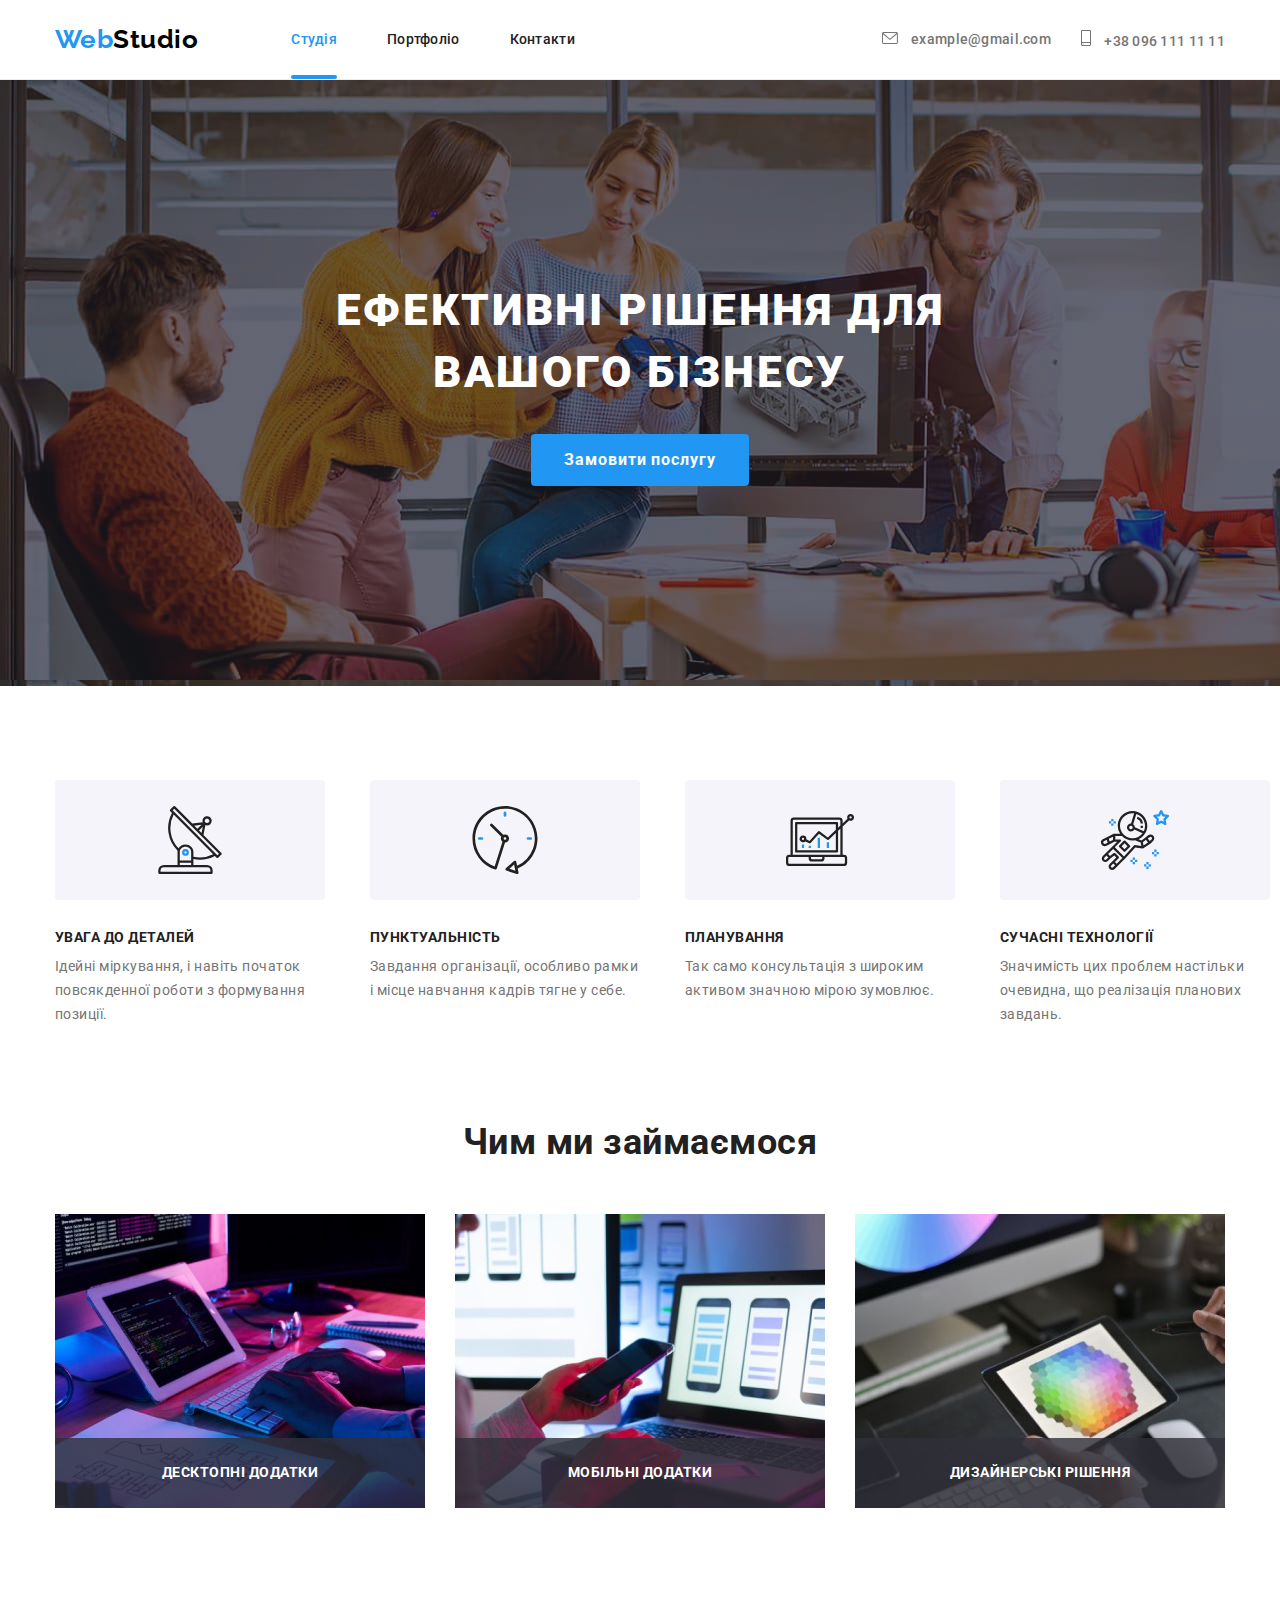
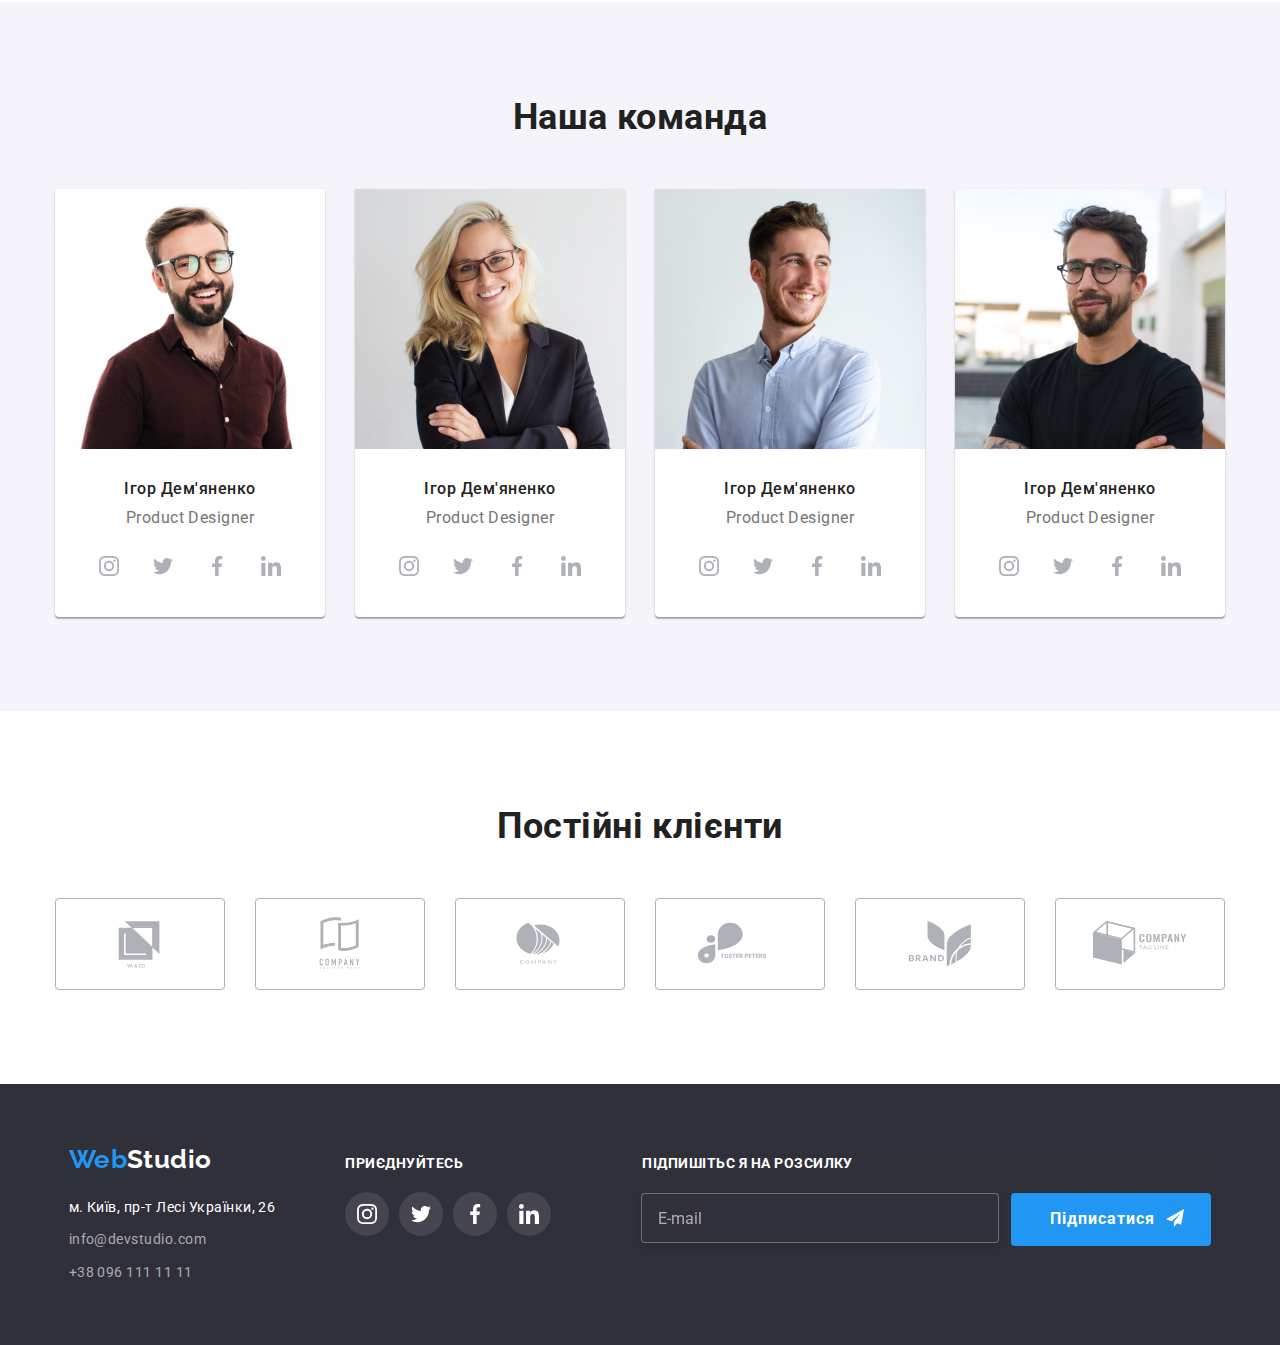
==== commit 2427eecc: "#HM-8.3" ====
--- a/index.html
+++ b/index.html
@@ -10,34 +10,58 @@
 <link href="https://fonts.googleapis.com/css2?family=Raleway:wght@700&family=Roboto:wght@400;500;700;900&display=swap"
     rel="stylesheet">
     <link rel="stylesheet" href="https://cdnjs.cloudflare.com/ajax/libs/modern-normalize/1.1.0/modern-normalize.min.css">
-    <!-- <link rel="stylesheet" href="css/styles.css"> -->
     <link rel="stylesheet" href="./css/main.min.css">
 
 </head>
 <body class="page"> 
     <header class="header">
-    <div class="container container__nav">
+    <div class="container">
+        <div class="header__mobile">
+        <a class="mobile__logo" href="index.html"> <span class="mobile__halflogo">Web</span>Studio</a>
+            <button class="header__btn menu-btn">
+                <svg width="30" heiht="30" aria-label="open menu">
+                    <use href="./images/icons.svg#icon-menu"></use>
+                    <use href="./images/icons.svg#icon-close"></use>
+                </svg>
+            </button>
+                <nav class="mobile__nav">
+                    <ul class="mobile__list list">
+                        <li class="mobile__item"><a class="mobile__link mobile__link--current" href="index.html">Студія</a></li>
+                        <li class="mobile__item"><a class="mobile__link" href="portfolio.html">Портфоліо</a></li>
+                        <li class="mobile__item"><a class="mobile__link" href="">Контакти</a></li>
+                    </ul>
+                </nav>
+            
+                <ul class="mobile__contacts list">
+                    <li class="mobile__item"><a class="mobile__mail" href="mailto:example@gmail.com">
+                            example@gmail.com</a></li>
+                    <li class="mobile__item"><a class="mobile__tel" href="tel:+380961111111">
+                            +38 096 111 11 11</a></li>
+                </ul>
+        </div>
+        <div class="header__inner">
         <nav class="header__nav">
         <a class="header__logo" href="index.html"> <span class="header__halflogo">Web</span>Studio</a>
-    <ul class="header-list list">
+    <ul class="header__list list">
         <li class="header__item"><a class="header__link header__link--current" href="index.html">Студія</a></li>
         <li class="header__item"><a class="header__link" href="portfolio.html">Портфоліо</a></li>
         <li class="header__item"><a class="header__link" href="">Контакти</a></li>
     </ul>
         </nav>
         
-    <ul class="header__contacts list">
-        <li class="header__item"><a class="header__mail" href="mailto:example@gmail.com">
-                <svg class="header__icon" width="16" height="12">
+    <ul class="contacts list">
+        <li><a class="contacts__mail" href="mailto:example@gmail.com">
+                <svg class="contacts__icon" width="16" height="12">
                     <use href="./images/icons.svg#icon-envelope"></use>
                 </svg>
                 example@gmail.com</a></li>
-        <li class="header__item"><a class="header__tel" href="tel:+380961111111">
-                <svg class="header__icon" width="10" height="16">
+        <li class="contacts__item" ><a class="contacts__tel" href="tel:+380961111111">
+                <svg class="contacts__icon" width="10" height="16">
                     <use href="./images/icons.svg#icon-smartphone"></use>
                 </svg>
                 +38 096 111 11 11</a></li>
     </ul>
+    </div>
     </div>
     </header>
 
--- a/css/main.min.css
+++ b/css/main.min.css
@@ -1 +1 @@
-:root{--primary-text-color: #212121;--accent-text-color: #2196f3;--primary-white-color: #ffffff;--cubic: cubic-bezier(0.4, 0, 0.2, 1)}.page{color:var(--primary-text-color);font-family:Roboto,sans-serif;letter-spacing:.03em}textarea{resize:none}h1,h2,h3,p,ul{margin:0;padding:0}img{display:block;height:auto;max-width:100%}.list{list-style:none}.link{text-decoration:none}.container{margin-left:auto;margin-right:auto;padding-left:15px;padding-right:15px}@media screen and (min-width: 480px){.container{width:480px}}@media screen and (min-width: 768px){.container{width:768px}}@media screen and (min-width: 1200px){.container{width:1200px}}.section{padding-top:94px;padding-bottom:94px}.button__solution,.form__send-button,.subscribe__button{margin:0 auto;border:1px solid rgba(0,0,0,0);border-radius:4px;padding:10px 32px;min-width:216px;color:var(--primary-white-color);background-color:var(--accent-text-color);cursor:pointer;font-weight:700;font-size:16px;line-height:1.9;display:flex;letter-spacing:.06em}.social{display:flex;margin-top:16px;justify-content:center;align-items:center}.social__link{color:#afb1b8;height:44px;width:44px;display:flex;justify-content:center;align-items:center;border-radius:50%;transition:background-color 250ms var(--cubic),color 250ms var(--cubic)}.social__link:hover,.social__link:focus{color:var(--primary-white-color);background-color:var(--accent-text-color)}.social__icon{fill:currentColor}.social__items+.social__items{margin-left:10px}.portfolio__title,.advantages__label,.form__policy-checkbox{position:absolute;white-space:nowrap;width:1px;height:1px;overflow:hidden;border:0;padding:0;clip:rect(0 0 0 0);-webkit-clip-path:inset(50%);clip-path:inset(50%);margin:-1px}.clients__title,.team__title,.examples__title{margin-bottom:50px;font-weight:700;font-size:36px;line-height:1.2;text-align:center}.join{margin-top:60px}@media screen and (min-width: 768px){.join{margin-left:165px;margin-top:0}}@media screen and (min-width: 1200px){.join{margin-left:70px;margin-top:0px}}.join__label{color:var(--primary-white-color);font-size:14px;line-height:1.14}.join__list{display:flex;margin-top:20px}.join__items+.join__items{margin-left:10px}.join__link{color:var(--primary-white-color);height:44px;width:44px;display:flex;justify-content:center;align-items:center;border-radius:50%;background:rgba(255,255,255,.1);transition:background-color 250ms var(--cubic)}.join__link:hover,.join__link:focus{background-color:var(--accent-text-color)}.join__icon{fill:currentColor}.subscribe__field{display:flex;flex-direction:column;margin-top:60px}@media screen and (min-width: 1200px){.subscribe__field{margin-left:90px;margin-top:0px}}.subscribe__label{font-weight:700;font-size:14px;line-height:1.14;text-transform:uppercase;color:#fff;border:1px solid rgba(33,33,33,.2);border-radius:4px;margin-bottom:20px}.subscribe__input{width:100%;height:50px;padding-left:16px;border:1px solid rgba(255,255,255,.3);filter:drop-shadow(0px 4px 4px rgba(0, 0, 0, 0.15));border-radius:4px;color:var(--primary-white-color);background-color:#2f303a;transition:border 250ms cubic-bezier(0.4, 0, 0.2, 1)}@media screen and (min-width: 480px){.subscribe__input{width:450px;height:50px}}@media screen and (min-width: 1200px){.subscribe__input{width:358px;height:50px}}.subscribe__input::-moz-placeholder{font-size:16px;line-height:1.25;color:rgba(255,255,255,.6)}.subscribe__input:-ms-input-placeholder{font-size:16px;line-height:1.25;color:rgba(255,255,255,.6)}.subscribe__input::placeholder{font-size:16px;line-height:1.25;color:rgba(255,255,255,.6)}.subscribe__input:focus{border:1px solid var(--accent-text-color)}.subscribe__list{position:relative;display:flex;flex-direction:column}@media screen and (min-width: 1200px){.subscribe__list{flex-direction:row}}.subscribe__button{margin-top:20px;padding-left:38px;min-width:200px}@media screen and (min-width: 1200px){.subscribe__button{margin-left:12px;margin-top:0px}}.subscribe__icon{position:absolute;left:78%;top:72%;fill:var(--primary-white-color)}@media screen and (min-width: 480px){.subscribe__icon{left:62%;top:72%}}@media screen and (min-width: 1200px){.subscribe__icon{left:92%;top:30%}}.backdrop__closeButton{position:absolute;top:0;right:0;margin-top:8px;margin-right:8px;display:flex;justify-content:center;align-items:center;height:30px;width:30px;border:1px solid rgba(0,0,0,.1);border-radius:50%;color:var(--primary-text-color);background-color:var(--primary-white-color);cursor:pointer}.form{height:342px;width:370px;margin-left:40px;margin-right:40px;margin-bottom:20px}@media screen and (min-width: 1200px){.form{width:448px}}.form__field{position:relative;display:flex;flex-direction:column;margin-bottom:10px}.form__input{height:40px;padding-left:42px;border:1px solid rgba(33,33,33,.2);border-radius:4px;transition:border 250ms var(--cubic)}.form__input:focus{border:1px solid var(--accent-text-color)}.form__label{font-weight:400;font-size:12px;line-height:1.16;letter-spacing:.01em;margin-bottom:5px;color:#757575}.form__textarea{height:120px;font-size:12px;padding-left:16px;padding-top:12px;border:1px solid rgba(33,33,33,.2);border-radius:4px;transition:border 250ms cubic-bezier(0.4, 0, 0.2, 1)}.form__textarea::-moz-placeholder{font-size:12px;line-height:1.16;letter-spacing:.01em;color:rgba(117,117,117,.5)}.form__textarea:-ms-input-placeholder{font-size:12px;line-height:1.16;letter-spacing:.01em;color:rgba(117,117,117,.5)}.form__textarea::placeholder{font-size:12px;line-height:1.16;letter-spacing:.01em;color:rgba(117,117,117,.5)}.form__textarea:focus{border:1px solid var(--accent-text-color)}.form__icon{fill:var(--primary-text-color);position:absolute;bottom:12px;left:12px;transition:fill 250ms cubic-bezier(0.4, 0, 0.2, 1)}.form__field:focus-within .form__icon{fill:var(--accent-text-color)}.form__policy{display:flex;align-items:center;margin-left:40px;margin-right:40px;margin-top:20px;margin-bottom:30px;height:15px;font-size:12px;line-height:1.16;color:#757575}@media screen and (min-width: 1200px){.form__policy{margin-left:54px;margin-right:50px;height:24px;font-size:14px;line-height:1.71}}.form__policy-details{color:var(--accent-text-color);margin-left:5px}.form__policy-icon{margin-right:8px;border:2px solid var(--primary-text-color);border-radius:4px}.form__policy-checkbox:checked+.form__policy-icon{background-color:var(--accent-text-color);border:rgba(0,0,0,0)}.form__send-button{display:flex;margin-bottom:40px;margin-left:120px;margin-right:120px;padding:10px 52px;max-width:200px;box-shadow:0px 4px 4px rgba(0,0,0,.15)}@media screen and (min-width: 1200px){.form__send-button{margin-left:164px;margin-right:164px}}.header{border-bottom:1px solid #ececec}.container__nav{display:flex}.header__nav{display:flex;align-items:center}.header__logo{color:#000;text-decoration:none;font-family:Raleway,sans-serif;font-weight:700;font-size:26px;line-height:1.2;transition:color 250ms var(--cubic)}.header__logo:hover,.header__logo:focus{color:var(--accent-text-color)}.header__halflogo{color:var(--accent-text-color)}.header-list{display:flex;margin-left:93px}.header__item+.header__item{margin-left:50px}.header__link{display:block;padding-top:32px;padding-bottom:32px;color:var(--primary-text-color);font-weight:500;font-size:14px;line-height:1.1;letter-spacing:.02em;text-decoration:none;transition:color 250ms var(--cubic)}.header__link:hover,.header__link:focus{color:var(--accent-text-color)}.header__link--current{color:var(--accent-text-color);position:relative}.header__link--current::after{content:"";position:absolute;display:inline-block;top:95%;left:0%;width:100%;height:4px;border-radius:4px;background-color:var(--accent-text-color)}.header__contacts{display:flex;margin-left:auto;padding:32px 0}.header__mail,.header__tel{color:#757575;text-decoration:none;font-weight:500;font-size:14px;line-height:1.1;letter-spacing:.02em;transition:color 250ms var(--cubic)}.header__mail:hover,.header__mail:focus,.header__tel:hover,.header__tel:focus{color:var(--accent-text-color)}.header__icon{fill:currentColor;margin-right:10px}.solutions{background-image:linear-gradient(to right, rgba(47, 48, 58, 0.4), rgba(47, 48, 58, 0.4)),url(../images/background.jpg);padding:200px 0;margin-left:auto;margin-right:auto}@media screen and (min-width: 480px){.solutions{max-width:480px}}@media screen and (min-width: 768px){.solutions{max-width:768px}}@media screen and (min-width: 1200px){.solutions{max-width:1600px}}.solution__head{color:var(--primary-white-color);font-weight:900;font-size:26px;line-height:1.4;letter-spacing:.06em;text-transform:uppercase;text-align:center;margin-bottom:30px}@media screen and (min-width: 1200px){.solution__head{font-size:44px}}.button__solution{transition:background-color 250ms var(--cubic)}.button__solution:hover,.button__solution:focus{color:var(--accent-text-color);background-color:var(--primary-white-color)}@media screen and (min-width: 768px){.advantages__section{display:flex;flex-wrap:wrap;margin:-15px}}@media screen and (min-width: 1200px){.advantages__section{display:flex;flex-wrap:nowrap}}@media screen and (min-width: 768px){.advantages__items{flex-basis:calc((100% - 60px)/2);margin:15px}}@media screen and (min-width: 1200px){.advantages__items+.advantages__items{margin-left:30px}}.advantages__name{margin-top:30px;margin-bottom:10px;color:var(--primary-text-color);font-weight:700;font-size:14px;line-height:1.1;text-transform:uppercase}@media screen and (max-width: 768px){.advantages__name{text-align:center}}.advantages__explanation{color:#757575;font-size:14px;line-height:1.7}.advantages__list{display:flex;justify-content:center;align-items:center;background-color:#f5f4fa;border:1px solid rgba(0,0,0,0);border-radius:4px}@media screen and (min-width: 480px)and (max-width: 768px){.advantages__list{margin-top:30px;height:120px;width:450px}}@media screen and (min-width: 768px){.advantages__list{height:120px;width:354px}}@media screen and (min-width: 1200px){.advantages__list{height:120px;width:270px}}.advantages__icon{border:1px solid rgba(0,0,0,0);border-radius:4px}.examples{padding-bottom:94px}@media screen and (max-width: 1200px){.examples{display:none}}.examples__section{display:flex}.examples__item+.examples__item{margin-left:30px}.examples__item{position:relative}.examples__names{position:absolute;display:flex;align-items:center;justify-content:center;height:70px;width:370px;bottom:-12%;left:50%;transform:translate(-50%, -50%);font-weight:700;font-size:14px;line-height:1.14;text-align:center;text-transform:uppercase;color:var(--primary-white-color);background:rgba(47,48,58,.8)}.team{background-color:#f5f4fa}@media screen and (min-width: 768px){.team__section{display:flex;flex-wrap:wrap;gap:30px}}@media screen and (min-width: 1200px){.team__section{display:flex;flex-wrap:nowrap;gap:30px}}.team__item{width:100%;height:100%;margin-bottom:30px;background-color:var(--primary-white-color);box-shadow:0px 1px 3px rgba(0,0,0,.12),0px 1px 1px rgba(0,0,0,.14),0px 2px 1px rgba(0,0,0,.2);border-radius:0px 0px 4px 4px}.team__item:last-child{margin-bottom:0}@media screen and (min-width: 480px){.team__item{width:450px;height:622px}}@media screen and (min-width: 768px){.team__item{flex-basis:calc((100% - 30px)/2);height:536px}}@media screen and (min-width: 1200px){.team__item{flex-basis:calc((100% - 60px)/3);height:428px;margin-bottom:0}}.team__card{margin:30px 0}.team__names{margin-bottom:10px;color:var(--primary-text-color);font-weight:500;font-size:16px;line-height:1.2;text-align:center}.team__position{color:#757575;font-size:16px;line-height:1.2;text-align:center}.clients__list{display:flex;flex-wrap:wrap;margin:-15px}@media screen and (min-width: 768px){.clients__list{display:flex;flex-wrap:wrap;margin:-15px}}@media screen and (min-width: 1200px){.clients__list{display:flex;justify-content:center;flex-wrap:nowrap;margin:0}}.clients__items{flex-basis:calc((100% - 60px)/2);margin:15px}@media screen and (min-width: 768px){.clients__items{flex-basis:calc((100% - 90px)/3);margin:15px}}@media screen and (min-width: 1200px){.clients__items{margin:0}}@media screen and (min-width: 1200px){.clients__items+.clients__items{margin-left:30px}}.clients__link{display:flex;justify-content:center;align-items:center;color:#afb1b8;border:1px solid #afb1b8;border-radius:4px;transition-property:background-color,color,border;transition-duration:250ms;transition-timing-function:cubic-bezier(0.4, 0, 0.2, 1)}@media screen and (min-width: 480px){.clients__link{width:210px;height:92px}}@media screen and (min-width: 768px){.clients__link{width:226px;height:92px}}@media screen and (min-width: 1200px){.clients__link{width:170px;height:92px}}.clients__link:hover,.clients__link:focus{color:var(--accent-text-color);border:1px solid var(--accent-text-color);border-radius:4px}.clients__icon{fill:currentColor}.footer{background-color:#2f303a;padding:60px 0}.footer__section{display:flex;flex-direction:column;align-items:center;justify-content:center;text-align:center}@media screen and (min-width: 768px){.footer__section{display:flex;flex-wrap:wrap;align-items:baseline;flex-direction:row;text-align:center}}@media screen and (min-width: 1200px){.footer__section{display:flex;align-items:baseline;flex-direction:row;text-align:start}}.footer__logo{display:inline-block;margin-bottom:20px;color:var(--primary-white-color);text-decoration:none;font-family:Raleway,sans-serif;font-weight:700;font-size:26px;line-height:1.2;transition-property:color;transition-duration:250ms;transition-timing-function:cubic-bezier(0.4, 0, 0.2, 1)}.footer__logo:hover,.footer__logo:focus{color:var(--accent-text-color)}.footer__halflogo{color:var(--accent-text-color)}.footer__link{color:rgba(255,255,255,.6);text-decoration:none;font-style:normal;font-size:14px;line-height:1.7;transition-property:color;transition-duration:250ms;transition-timing-function:cubic-bezier(0.4, 0, 0.2, 1)}.footer__link:hover,.footer__link:focus{color:var(--accent-text-color)}.footer__address{color:var(--primary-white-color);transition-property:color;transition-duration:250ms;transition-timing-function:cubic-bezier(0.4, 0, 0.2, 1)}.footer__address:hover,.footer__address:focus{color:var(--accent-text-color)}.footer__address{margin:9px 0}.buttons{display:flex;margin-bottom:50px;flex-wrap:wrap;justify-content:flex-start;max-width:326px}@media screen and (min-width: 768px),(min-width: 1200px){.buttons{justify-content:center;max-width:100%}}.buttons__button{border:1px solid rgba(0,0,0,0);border-radius:4px;padding:6px 22px;color:var(--primary-text-color);background-color:#f5f4fa;cursor:pointer;font-weight:500;font-size:16px;line-height:1.6;transition-property:background-color,color,box-shadow;transition-duration:250ms;transition-timing-function:cubic-bezier(0.4, 0, 0.2, 1)}.buttons__button:hover,.buttons__button:focus{background-color:var(--accent-text-color);color:var(--primary-white-color);box-shadow:0px 3px 1px rgba(0,0,0,.1),0px 1px 2px rgba(0,0,0,.08),0px 2px 2px rgba(0,0,0,.12)}.buttons__item+.buttons__item{margin-left:8px;margin-bottom:15px}.buttons__item+.buttons__item:nth-child(4n){margin-left:0}.buttons__item+.buttons__item:nth-child(n+4){margin-bottom:0}@media screen and (min-width: 768px),(min-width: 1200px){.buttons__item+.buttons__item{margin-left:8px}}.card-set{display:flex;flex-wrap:wrap;margin:-15px}.card-set__item{border:1px solid #eee;flex-basis:calc(100% - 30px);margin:15px;height:404px;transition-property:box-shadow;transition-duration:250ms;transition-timing-function:cubic-bezier(0.4, 0, 0.2, 1)}@media screen and (min-width: 768px){.card-set__item{flex-basis:calc((100% - 60px)/2);margin:15px}}@media screen and (min-width: 1200px){.card-set__item{flex-basis:calc((100% - 90px)/3);margin:15px}}.card-set__item:hover,.card-set__item:focus{box-shadow:0px 1px 1px rgba(0,0,0,.12),0px 4px 4px rgba(0,0,0,.06),1px 4px 6px rgba(0,0,0,.16)}.product{position:relative;overflow:hidden}.product__content{position:absolute;display:flex;align-items:center;font-size:18px;line-height:1.55;height:100%;width:100%;top:50%;left:50%;transform:translate(-50%, 120%);background-color:var(--accent-text-color);transition-property:opacity,transform;transition-duration:250ms;transition-timing-function:cubic-bezier(0.4, 0, 0.2, 1)}.card-set__item:hover .product__content,.card-set__item:focus .product__content{opacity:1;transform:translate(-50%, -50%)}.product__content p{margin:63px 24px;color:var(--primary-white-color)}.product__meta{padding:20px 24px}.product__name{margin-bottom:4px;color:var(--primary-text-color);font-weight:700;font-size:18px;line-height:2;letter-spacing:.06em}.product__atribute{color:#757575;font-size:16px;line-height:1.8}.backdrop{position:fixed;top:0;left:0;width:100%;height:100%;background-color:rgba(0,0,0,.2);opacity:1;transition:opacity 250ms cubic-bezier(0.4, 0, 0.2, 1)}.backdrop.is-hidden{opacity:0;pointer-events:none}.backdrop__closeButton{transition:color 250ms var(--cubic)}.backdrop__closeButton:hover,.backdrop__closeButton:focus{color:var(--accent-text-color)}.backdrop__closeIcon{fill:currentColor}.modal{position:absolute;top:50%;left:50%;transform:translate(-50%, -50%);height:609px;width:450px;box-shadow:0px 1px 3px rgba(0,0,0,.12),0px 1px 1px rgba(0,0,0,.14),0px 2px 1px rgba(0,0,0,.2);background-color:#fff;border-radius:4px}@media screen and (min-width: 1200px){.modal{height:581px;width:528px}}.modal__title{font-size:20px;line-height:1.15;text-align:center;color:#212121;margin-left:40px;margin-right:40px;margin-top:40px;margin-bottom:12px}/*# sourceMappingURL=main.min.css.map */+:root{--primary-text-color: #212121;--accent-text-color: #2196f3;--primary-white-color: #ffffff;--cubic: cubic-bezier(0.4, 0, 0.2, 1)}.page{color:var(--primary-text-color);font-family:Roboto,sans-serif;letter-spacing:.03em}textarea{resize:none}h1,h2,h3,p,ul{margin:0;padding:0}img{display:block;height:auto;max-width:100%}.list{list-style:none}.link{text-decoration:none}.container{margin-left:auto;margin-right:auto;padding-left:15px;padding-right:15px}@media screen and (min-width: 480px){.container{width:480px}}@media screen and (min-width: 768px){.container{width:768px}}@media screen and (min-width: 1200px){.container{width:1200px}}.section{padding-top:94px;padding-bottom:94px}.button__solution,.form__send-button,.subscribe__button{margin:0 auto;border:1px solid rgba(0,0,0,0);border-radius:4px;padding:10px 32px;min-width:216px;color:var(--primary-white-color);background-color:var(--accent-text-color);cursor:pointer;font-weight:700;font-size:16px;line-height:1.9;display:flex;letter-spacing:.06em}.social{display:flex;margin-top:16px;justify-content:center;align-items:center}.social__link{color:#afb1b8;height:44px;width:44px;display:flex;justify-content:center;align-items:center;border-radius:50%;transition:background-color 250ms var(--cubic),color 250ms var(--cubic)}.social__link:hover,.social__link:focus{color:var(--primary-white-color);background-color:var(--accent-text-color)}.social__icon{fill:currentColor}.social__items+.social__items{margin-left:10px}.portfolio__title,.advantages__label,.form__policy-checkbox{position:absolute;white-space:nowrap;width:1px;height:1px;overflow:hidden;border:0;padding:0;clip:rect(0 0 0 0);-webkit-clip-path:inset(50%);clip-path:inset(50%);margin:-1px}.clients__title,.team__title,.examples__title{margin-bottom:50px;font-weight:700;font-size:36px;line-height:1.2;text-align:center}.join{margin-top:60px}@media screen and (min-width: 768px){.join{margin-left:165px;margin-top:0}}@media screen and (min-width: 1200px){.join{margin-left:70px;margin-top:0px}}.join__label{color:var(--primary-white-color);font-size:14px;line-height:1.14}.join__list{display:flex;margin-top:20px}.join__items+.join__items{margin-left:10px}.join__link{color:var(--primary-white-color);height:44px;width:44px;display:flex;justify-content:center;align-items:center;border-radius:50%;background:rgba(255,255,255,.1);transition:background-color 250ms var(--cubic)}.join__link:hover,.join__link:focus{background-color:var(--accent-text-color)}.join__icon{fill:currentColor}.subscribe__field{display:flex;flex-direction:column;margin-top:60px}@media screen and (min-width: 1200px){.subscribe__field{margin-left:90px;margin-top:0px}}.subscribe__label{font-weight:700;font-size:14px;line-height:1.14;text-transform:uppercase;color:#fff;border:1px solid rgba(33,33,33,.2);border-radius:4px;margin-bottom:20px}.subscribe__input{width:100%;height:50px;padding-left:16px;border:1px solid rgba(255,255,255,.3);filter:drop-shadow(0px 4px 4px rgba(0, 0, 0, 0.15));border-radius:4px;color:var(--primary-white-color);background-color:#2f303a;transition:border 250ms cubic-bezier(0.4, 0, 0.2, 1)}@media screen and (min-width: 480px){.subscribe__input{width:450px;height:50px}}@media screen and (min-width: 1200px){.subscribe__input{width:358px;height:50px}}.subscribe__input::-moz-placeholder{font-size:16px;line-height:1.25;color:rgba(255,255,255,.6)}.subscribe__input:-ms-input-placeholder{font-size:16px;line-height:1.25;color:rgba(255,255,255,.6)}.subscribe__input::placeholder{font-size:16px;line-height:1.25;color:rgba(255,255,255,.6)}.subscribe__input:focus{border:1px solid var(--accent-text-color)}.subscribe__list{position:relative;display:flex;flex-direction:column}@media screen and (min-width: 1200px){.subscribe__list{flex-direction:row}}.subscribe__button{margin-top:20px;padding-left:38px;min-width:200px}@media screen and (min-width: 1200px){.subscribe__button{margin-left:12px;margin-top:0px}}.subscribe__icon{position:absolute;left:78%;top:72%;fill:var(--primary-white-color)}@media screen and (min-width: 480px){.subscribe__icon{left:62%;top:72%}}@media screen and (min-width: 1200px){.subscribe__icon{left:92%;top:30%}}.backdrop__closeButton{position:absolute;top:0;right:0;margin-top:8px;margin-right:8px;display:flex;justify-content:center;align-items:center;height:30px;width:30px;border:1px solid rgba(0,0,0,.1);border-radius:50%;color:var(--primary-text-color);background-color:var(--primary-white-color);cursor:pointer}.form{height:342px;width:370px;margin-left:40px;margin-right:40px;margin-bottom:20px}@media screen and (min-width: 1200px){.form{width:448px}}.form__field{position:relative;display:flex;flex-direction:column;margin-bottom:10px}.form__input{height:40px;padding-left:42px;border:1px solid rgba(33,33,33,.2);border-radius:4px;transition:border 250ms var(--cubic)}.form__input:focus{border:1px solid var(--accent-text-color)}.form__label{font-weight:400;font-size:12px;line-height:1.16;letter-spacing:.01em;margin-bottom:5px;color:#757575}.form__textarea{height:120px;font-size:12px;padding-left:16px;padding-top:12px;border:1px solid rgba(33,33,33,.2);border-radius:4px;transition:border 250ms cubic-bezier(0.4, 0, 0.2, 1)}.form__textarea::-moz-placeholder{font-size:12px;line-height:1.16;letter-spacing:.01em;color:rgba(117,117,117,.5)}.form__textarea:-ms-input-placeholder{font-size:12px;line-height:1.16;letter-spacing:.01em;color:rgba(117,117,117,.5)}.form__textarea::placeholder{font-size:12px;line-height:1.16;letter-spacing:.01em;color:rgba(117,117,117,.5)}.form__textarea:focus{border:1px solid var(--accent-text-color)}.form__icon{fill:var(--primary-text-color);position:absolute;bottom:12px;left:12px;transition:fill 250ms cubic-bezier(0.4, 0, 0.2, 1)}.form__field:focus-within .form__icon{fill:var(--accent-text-color)}.form__policy{display:flex;align-items:center;margin-left:40px;margin-right:40px;margin-top:20px;margin-bottom:30px;height:15px;font-size:12px;line-height:1.16;color:#757575}@media screen and (min-width: 1200px){.form__policy{margin-left:54px;margin-right:50px;height:24px;font-size:14px;line-height:1.71}}.form__policy-details{color:var(--accent-text-color);margin-left:5px}.form__policy-icon{margin-right:8px;border:2px solid var(--primary-text-color);border-radius:4px}.form__policy-checkbox:checked+.form__policy-icon{background-color:var(--accent-text-color);border:rgba(0,0,0,0)}.form__send-button{display:flex;margin-bottom:40px;margin-left:120px;margin-right:120px;padding:10px 52px;max-width:200px;box-shadow:0px 4px 4px rgba(0,0,0,.15)}@media screen and (min-width: 1200px){.form__send-button{margin-left:164px;margin-right:164px}}.header__mobile{display:flex;justify-content:space-between}@media screen and (min-width: 768px){.header__mobile{display:none}}.menu-btn{height:50px;width:50px;border:none;padding:10px;display:flex;align-items:center;position:relative;z-index:2;background-color:#fff;border-radius:5px}.mobile__logo{color:#000;text-decoration:none;font-family:Raleway,sans-serif;font-weight:700;font-size:26px;line-height:1.2;transition:color 250ms var(--cubic)}.mobile__logo:hover,.mobile__logo:focus{color:var(--accent-text-color)}.mobile__halflogo{color:var(--accent-text-color)}.mobile__link{display:block;margin-bottom:35px;color:var(--primary-text-color);font-weight:500;font-size:14px;line-height:1.1;letter-spacing:.02em;text-decoration:none;transition:color 250ms var(--cubic)}.mobile__link:hover,.mobile__link:focus{color:var(--accent-text-color)}.mobile__link--current{color:var(--accent-text-color)}.mobile__mail,.mobile__tel{color:#757575;text-decoration:none;font-weight:500;font-size:14px;line-height:1.1;letter-spacing:.02em;transition:color 250ms var(--cubic)}.mobile__mail:hover,.mobile__mail:focus,.mobile__tel:hover,.mobile__tel:focus{color:var(--accent-text-color)}.header{border-bottom:1px solid #ececec}.header__inner{display:none}@media screen and (min-width: 768px){.header__inner{display:flex;align-items:center}}.header__nav{display:flex;align-items:center}.header__logo{color:#000;text-decoration:none;font-family:Raleway,sans-serif;font-weight:700;font-size:26px;line-height:1.2;transition:color 250ms var(--cubic)}.header__logo:hover,.header__logo:focus{color:var(--accent-text-color)}.header__halflogo{color:var(--accent-text-color)}.header__list{display:flex;margin-left:93px}.header__item+.header__item{margin-left:50px}.header__link{display:block;padding-top:32px;padding-bottom:32px;color:var(--primary-text-color);font-weight:500;font-size:14px;line-height:1.1;letter-spacing:.02em;text-decoration:none;transition:color 250ms var(--cubic)}.header__link:hover,.header__link:focus{color:var(--accent-text-color)}.header__link--current{color:var(--accent-text-color);position:relative}.header__link--current::after{content:"";position:absolute;display:inline-block;top:95%;left:0%;width:100%;height:4px;border-radius:4px;background-color:var(--accent-text-color)}.contacts{margin-left:auto}@media screen and (min-width: 1200px){.contacts{display:flex}}.contacts__mail,.contacts__tel{color:#757575;text-decoration:none;font-weight:500;font-size:14px;line-height:1.1;letter-spacing:.02em;transition:color 250ms var(--cubic)}.contacts__mail:hover,.contacts__mail:focus,.contacts__tel:hover,.contacts__tel:focus{color:var(--accent-text-color)}.contacts__item{margin-top:10px}@media screen and (min-width: 1200px){.contacts__item{margin-top:0px;margin-left:30px}}.contacts__icon{fill:currentColor;margin-right:10px}.solutions{background-image:linear-gradient(to right, rgba(47, 48, 58, 0.4), rgba(47, 48, 58, 0.4)),url(../images/background.jpg);padding:200px 0;margin-left:auto;margin-right:auto}@media screen and (min-width: 480px){.solutions{max-width:480px}}@media screen and (min-width: 768px){.solutions{max-width:768px}}@media screen and (min-width: 1200px){.solutions{max-width:1600px}}.solution__head{color:var(--primary-white-color);font-weight:900;font-size:26px;line-height:1.4;letter-spacing:.06em;text-transform:uppercase;text-align:center;margin-bottom:30px}@media screen and (min-width: 1200px){.solution__head{font-size:44px}}.button__solution{transition:background-color 250ms var(--cubic)}.button__solution:hover,.button__solution:focus{color:var(--accent-text-color);background-color:var(--primary-white-color)}@media screen and (min-width: 768px){.advantages__section{display:flex;flex-wrap:wrap;margin:-15px}}@media screen and (min-width: 1200px){.advantages__section{display:flex;flex-wrap:nowrap}}@media screen and (min-width: 768px){.advantages__items{flex-basis:calc((100% - 60px)/2);margin:15px}}@media screen and (min-width: 1200px){.advantages__items+.advantages__items{margin-left:30px}}.advantages__name{margin-top:30px;margin-bottom:10px;color:var(--primary-text-color);font-weight:700;font-size:14px;line-height:1.1;text-transform:uppercase}@media screen and (max-width: 768px){.advantages__name{text-align:center}}.advantages__explanation{color:#757575;font-size:14px;line-height:1.7}.advantages__list{display:flex;justify-content:center;align-items:center;background-color:#f5f4fa;border:1px solid rgba(0,0,0,0);border-radius:4px}@media screen and (min-width: 480px)and (max-width: 768px){.advantages__list{margin-top:30px;height:120px;width:450px}}@media screen and (min-width: 768px){.advantages__list{height:120px;width:354px}}@media screen and (min-width: 1200px){.advantages__list{height:120px;width:270px}}.advantages__icon{border:1px solid rgba(0,0,0,0);border-radius:4px}.examples{padding-bottom:94px}@media screen and (max-width: 1200px){.examples{display:none}}.examples__section{display:flex}.examples__item+.examples__item{margin-left:30px}.examples__item{position:relative}.examples__names{position:absolute;display:flex;align-items:center;justify-content:center;height:70px;width:370px;bottom:-12%;left:50%;transform:translate(-50%, -50%);font-weight:700;font-size:14px;line-height:1.14;text-align:center;text-transform:uppercase;color:var(--primary-white-color);background:rgba(47,48,58,.8)}.team{background-color:#f5f4fa}@media screen and (min-width: 768px){.team__section{display:flex;flex-wrap:wrap;gap:30px}}@media screen and (min-width: 1200px){.team__section{display:flex;flex-wrap:nowrap;gap:30px}}.team__item{width:100%;height:100%;margin-bottom:30px;background-color:var(--primary-white-color);box-shadow:0px 1px 3px rgba(0,0,0,.12),0px 1px 1px rgba(0,0,0,.14),0px 2px 1px rgba(0,0,0,.2);border-radius:0px 0px 4px 4px}.team__item:last-child{margin-bottom:0}@media screen and (min-width: 480px){.team__item{width:450px;height:622px}}@media screen and (min-width: 768px){.team__item{flex-basis:calc((100% - 30px)/2);height:536px}}@media screen and (min-width: 1200px){.team__item{flex-basis:calc((100% - 60px)/3);height:428px;margin-bottom:0}}.team__card{margin:30px 0}.team__names{margin-bottom:10px;color:var(--primary-text-color);font-weight:500;font-size:16px;line-height:1.2;text-align:center}.team__position{color:#757575;font-size:16px;line-height:1.2;text-align:center}.clients__list{display:flex;flex-wrap:wrap;margin:-15px}@media screen and (min-width: 768px){.clients__list{display:flex;flex-wrap:wrap;margin:-15px}}@media screen and (min-width: 1200px){.clients__list{display:flex;justify-content:center;flex-wrap:nowrap;margin:0}}.clients__items{flex-basis:calc((100% - 60px)/2);margin:15px}@media screen and (min-width: 768px){.clients__items{flex-basis:calc((100% - 90px)/3);margin:15px}}@media screen and (min-width: 1200px){.clients__items{margin:0}}@media screen and (min-width: 1200px){.clients__items+.clients__items{margin-left:30px}}.clients__link{display:flex;justify-content:center;align-items:center;color:#afb1b8;border:1px solid #afb1b8;border-radius:4px;transition-property:background-color,color,border;transition-duration:250ms;transition-timing-function:cubic-bezier(0.4, 0, 0.2, 1)}@media screen and (min-width: 480px){.clients__link{width:210px;height:92px}}@media screen and (min-width: 768px){.clients__link{width:226px;height:92px}}@media screen and (min-width: 1200px){.clients__link{width:170px;height:92px}}.clients__link:hover,.clients__link:focus{color:var(--accent-text-color);border:1px solid var(--accent-text-color);border-radius:4px}.clients__icon{fill:currentColor}.footer{background-color:#2f303a;padding:60px 0}.footer__section{display:flex;flex-direction:column;align-items:center;justify-content:center;text-align:center}@media screen and (min-width: 768px){.footer__section{display:flex;flex-wrap:wrap;align-items:baseline;flex-direction:row;text-align:center}}@media screen and (min-width: 1200px){.footer__section{display:flex;align-items:baseline;flex-direction:row;text-align:start}}.footer__logo{display:inline-block;margin-bottom:20px;color:var(--primary-white-color);text-decoration:none;font-family:Raleway,sans-serif;font-weight:700;font-size:26px;line-height:1.2;transition-property:color;transition-duration:250ms;transition-timing-function:cubic-bezier(0.4, 0, 0.2, 1)}.footer__logo:hover,.footer__logo:focus{color:var(--accent-text-color)}.footer__halflogo{color:var(--accent-text-color)}.footer__link{color:rgba(255,255,255,.6);text-decoration:none;font-style:normal;font-size:14px;line-height:1.7;transition-property:color;transition-duration:250ms;transition-timing-function:cubic-bezier(0.4, 0, 0.2, 1)}.footer__link:hover,.footer__link:focus{color:var(--accent-text-color)}.footer__address{color:var(--primary-white-color);transition-property:color;transition-duration:250ms;transition-timing-function:cubic-bezier(0.4, 0, 0.2, 1)}.footer__address:hover,.footer__address:focus{color:var(--accent-text-color)}.footer__address{margin:9px 0}.buttons{display:flex;margin-bottom:50px;flex-wrap:wrap;justify-content:flex-start;max-width:326px}@media screen and (min-width: 768px),(min-width: 1200px){.buttons{justify-content:center;max-width:100%}}.buttons__button{border:1px solid rgba(0,0,0,0);border-radius:4px;padding:6px 22px;color:var(--primary-text-color);background-color:#f5f4fa;cursor:pointer;font-weight:500;font-size:16px;line-height:1.6;transition-property:background-color,color,box-shadow;transition-duration:250ms;transition-timing-function:cubic-bezier(0.4, 0, 0.2, 1)}.buttons__button:hover,.buttons__button:focus{background-color:var(--accent-text-color);color:var(--primary-white-color);box-shadow:0px 3px 1px rgba(0,0,0,.1),0px 1px 2px rgba(0,0,0,.08),0px 2px 2px rgba(0,0,0,.12)}.buttons__item+.buttons__item{margin-left:8px;margin-bottom:15px}.buttons__item+.buttons__item:nth-child(4n){margin-left:0}.buttons__item+.buttons__item:nth-child(n+4){margin-bottom:0}@media screen and (min-width: 768px),(min-width: 1200px){.buttons__item+.buttons__item{margin-left:8px}}.card-set{display:flex;flex-wrap:wrap;margin:-15px}.card-set__item{border:1px solid #eee;flex-basis:calc(100% - 30px);margin:15px;height:404px;transition-property:box-shadow;transition-duration:250ms;transition-timing-function:cubic-bezier(0.4, 0, 0.2, 1)}@media screen and (min-width: 768px){.card-set__item{flex-basis:calc((100% - 60px)/2);margin:15px}}@media screen and (min-width: 1200px){.card-set__item{flex-basis:calc((100% - 90px)/3);margin:15px}}.card-set__item:hover,.card-set__item:focus{box-shadow:0px 1px 1px rgba(0,0,0,.12),0px 4px 4px rgba(0,0,0,.06),1px 4px 6px rgba(0,0,0,.16)}.product{position:relative;overflow:hidden}.product__content{position:absolute;display:flex;align-items:center;font-size:18px;line-height:1.55;height:100%;width:100%;top:50%;left:50%;transform:translate(-50%, 120%);background-color:var(--accent-text-color);transition-property:opacity,transform;transition-duration:250ms;transition-timing-function:cubic-bezier(0.4, 0, 0.2, 1)}.card-set__item:hover .product__content,.card-set__item:focus .product__content{opacity:1;transform:translate(-50%, -50%)}.product__content p{margin:63px 24px;color:var(--primary-white-color)}.product__meta{padding:20px 24px}.product__name{margin-bottom:4px;color:var(--primary-text-color);font-weight:700;font-size:18px;line-height:2;letter-spacing:.06em}.product__atribute{color:#757575;font-size:16px;line-height:1.8}.backdrop{position:fixed;top:0;left:0;width:100%;height:100%;background-color:rgba(0,0,0,.2);opacity:1;transition:opacity 250ms cubic-bezier(0.4, 0, 0.2, 1)}.backdrop.is-hidden{opacity:0;pointer-events:none}.backdrop__closeButton{transition:color 250ms var(--cubic)}.backdrop__closeButton:hover,.backdrop__closeButton:focus{color:var(--accent-text-color)}.backdrop__closeIcon{fill:currentColor}.modal{position:absolute;top:50%;left:50%;transform:translate(-50%, -50%);height:609px;width:450px;box-shadow:0px 1px 3px rgba(0,0,0,.12),0px 1px 1px rgba(0,0,0,.14),0px 2px 1px rgba(0,0,0,.2);background-color:#fff;border-radius:4px}@media screen and (min-width: 1200px){.modal{height:581px;width:528px}}.modal__title{font-size:20px;line-height:1.15;text-align:center;color:#212121;margin-left:40px;margin-right:40px;margin-top:40px;margin-bottom:12px}/*# sourceMappingURL=main.min.css.map */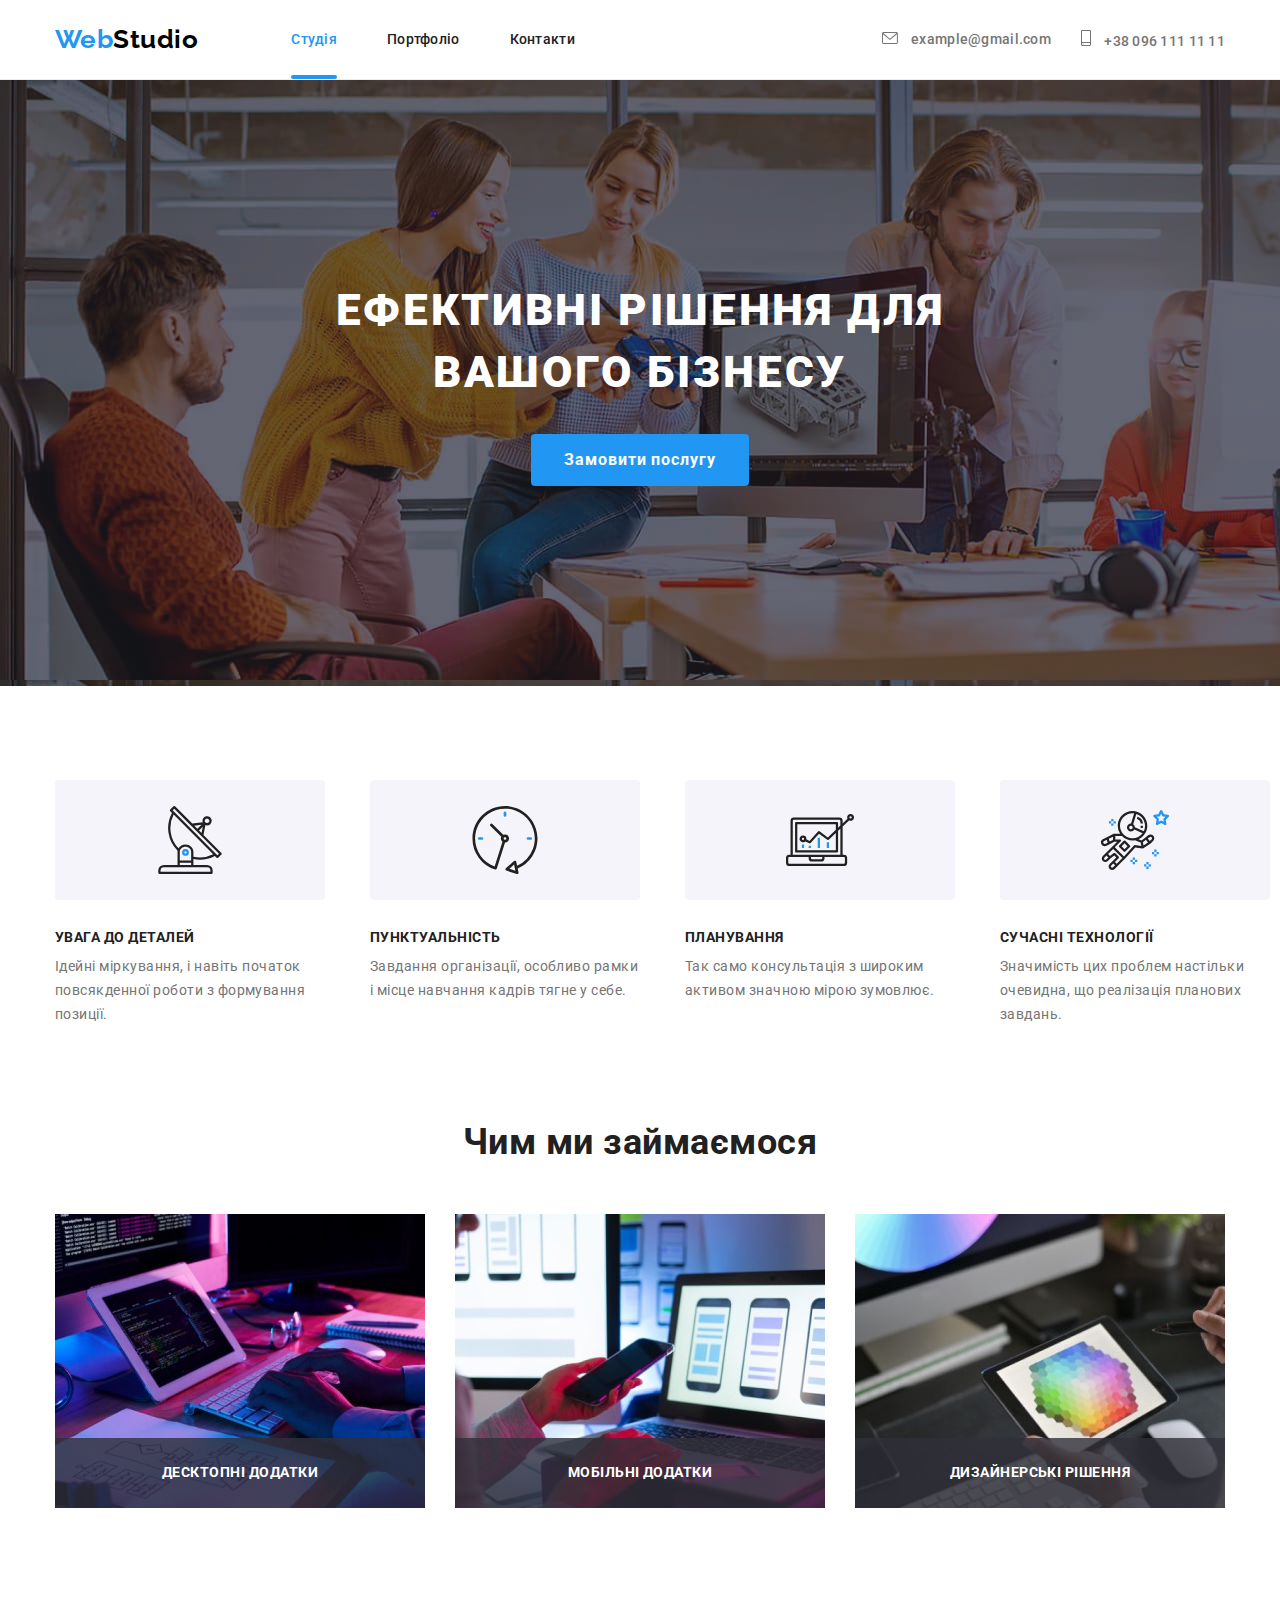
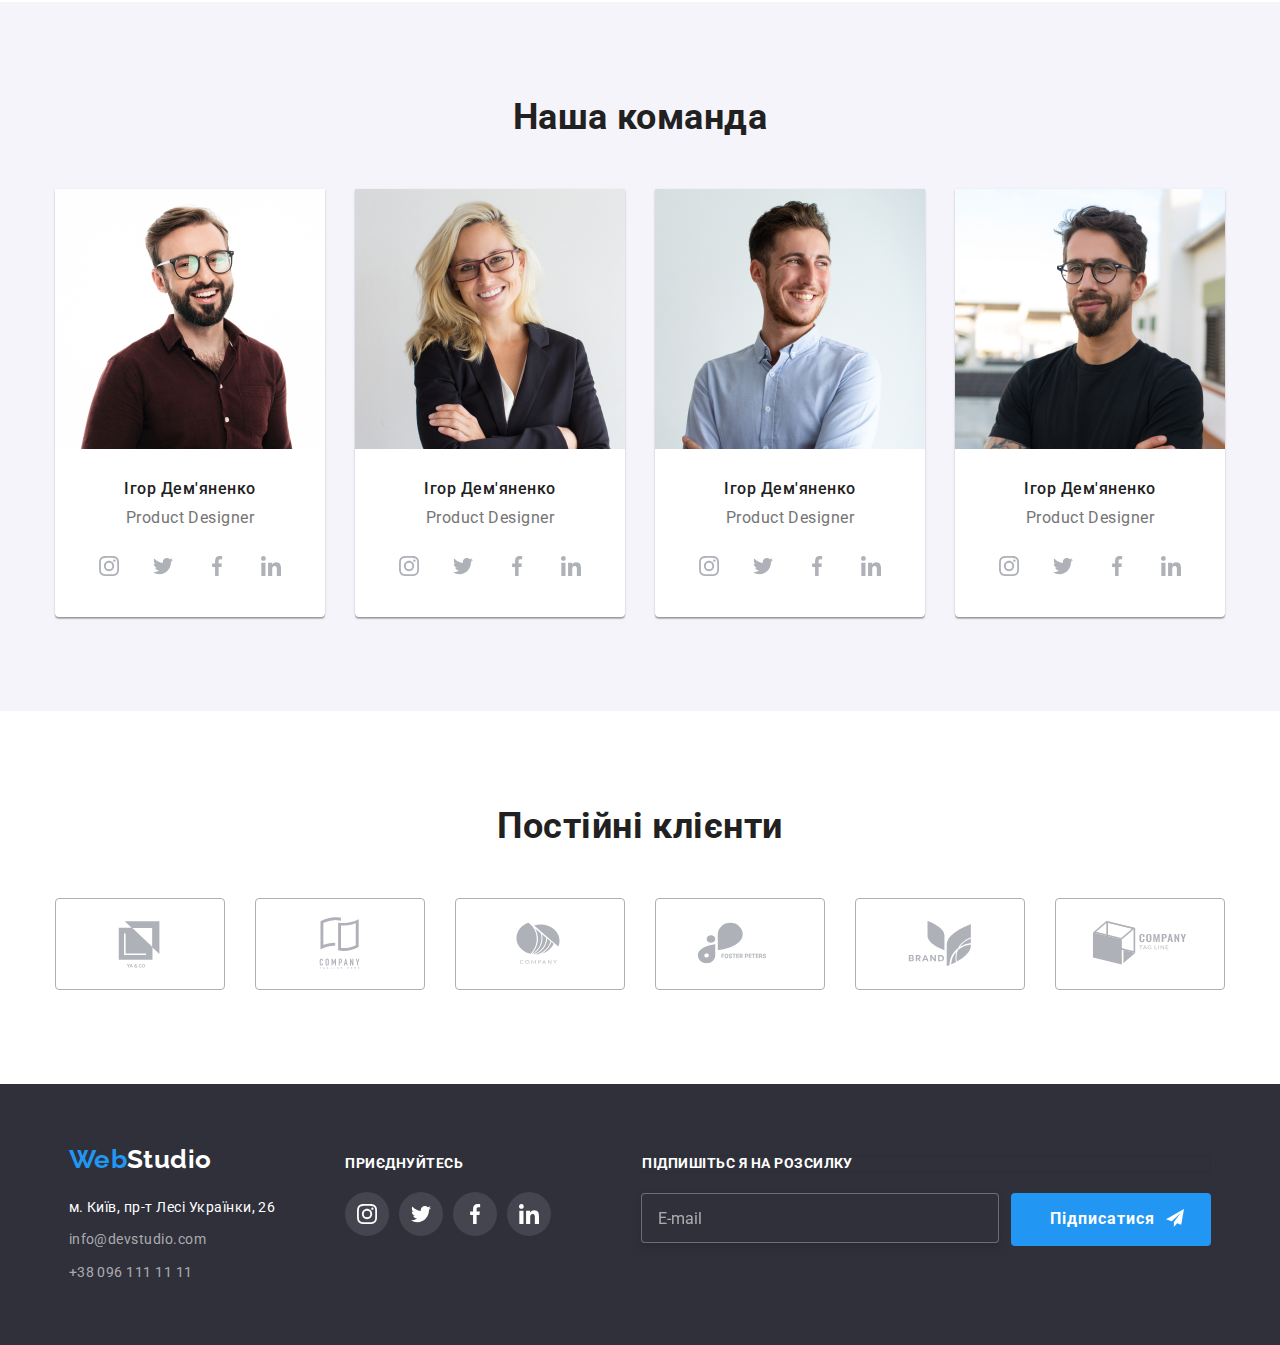
==== commit 8a6c7a07: "#HM-8.7" ====
--- a/index.html
+++ b/index.html
@@ -19,11 +19,12 @@
         <div class="header__mobile">
         <a class="mobile__logo" href="index.html"> <span class="mobile__halflogo">Web</span>Studio</a>
             <button class="header__btn menu-btn">
-                <svg width="30" heiht="30" aria-label="open menu">
-                    <use href="./images/icons.svg#icon-menu"></use>
-                    <use href="./images/icons.svg#icon-close"></use>
+                <svg width="30" height="30" aria-label="open menu">
+                    <use class="menu-btn__menu" href="./images/icons.svg#icon-menu"></use>
+                    <use class="menu-btn__close" href="./images/icons.svg#icon-close"></use>
                 </svg>
             </button>
+            <div class="mobile-menu">
                 <nav class="mobile__nav">
                     <ul class="mobile__list list">
                         <li class="mobile__item"><a class="mobile__link mobile__link--current" href="index.html">Студія</a></li>
@@ -32,12 +33,22 @@
                     </ul>
                 </nav>
             
+                <div>
                 <ul class="mobile__contacts list">
+                    <li class="mobile__item"><a class="mobile__tel" href="tel:+380961111111">
+                            +38 096 111 11 11</a></li>
                     <li class="mobile__item"><a class="mobile__mail" href="mailto:example@gmail.com">
                             example@gmail.com</a></li>
-                    <li class="mobile__item"><a class="mobile__tel" href="tel:+380961111111">
-                            +38 096 111 11 11</a></li>
                 </ul>
+
+                <ul class="social-links list">
+                    <li class="social-links__item"><a class="social-links__link" href="">Instagram</a></li>
+                    <li class="social-links__item"><a class="social-links__link" href="">Twitter</a></li>
+                    <li class="social-links__item"><a class="social-links__link" href="">Facebook</a></li>
+                    <li class="social-links__item"><a class="social-links__link" href="">LinkedIn</a></li>
+                </ul>
+                </div>
+            </div>
         </div>
         <div class="header__inner">
         <nav class="header__nav">
@@ -156,9 +167,11 @@
     <h2 class="team__title">Наша команда</h2>
     <ul class="team__section list">
         <li class="team__item">
-                <img src="images/7.jpg" 
+                <img 
+                srcset="./images/7.jpg 1x, ./images/7x2.jpg 2x"
+                src="images/7.jpg"
                 alt="Ігор Дем'яненко" 
-                width="270" />
+                />
                 <div class="team__card">
                     <h3 class="team__names">Ігор Дем'яненко</h3>
                     <p class="team__position">Product Designer</p>
@@ -187,9 +200,11 @@
                 </div> 
         </li>
         <li class="team__item">
-                <img src="images/6.jpg" 
+                <img 
+                srcset="./images/6.jpg 1x, ./images/6x2.jpg 2x"
+                src="images/6.jpg" 
                 alt="Ольга Рєпіна" 
-                width="270" />
+                />
                 <div class="team__card">
                     <h3 class="team__names">Ігор Дем'яненко</h3>
                     <p class="team__position">Product Designer</p>
@@ -218,9 +233,11 @@
                 </div>
         </li>
         <li class="team__item">
-                <img src="images/5.jpg" 
+                <img 
+                srcset="./images/5.jpg 1x, ./images/5x2.jpg 2x"
+                src="images/5.jpg" 
                 alt="Микола Тарасов" 
-                width="270" />
+                />
                 <div class="team__card">
                     <h3 class="team__names">Ігор Дем'яненко</h3>
                     <p class="team__position">Product Designer</p>
@@ -249,9 +266,11 @@
                 </div>
         </li>
         <li class="team__item">
-                <img src="images/4.jpg" 
+                <img 
+                srcset="./images/4.jpg 1x, ./images/4x2.jpg 2x"
+                src="images/4.jpg" 
                 alt="Михайло Єрмаков" 
-                width="270" />
+                />
                 <div class="team__card">
                     <h3 class="team__names">Ігор Дем'яненко</h3>
                     <p class="team__position">Product Designer</p>
@@ -444,6 +463,7 @@
         </div>
     </div>
 <script src="./js/modal.js"></script>
+<script src="./js/menu.js"></script>
 
 </body>
 </html>--- a/css/main.min.css
+++ b/css/main.min.css
@@ -1 +1 @@
-:root{--primary-text-color: #212121;--accent-text-color: #2196f3;--primary-white-color: #ffffff;--cubic: cubic-bezier(0.4, 0, 0.2, 1)}.page{color:var(--primary-text-color);font-family:Roboto,sans-serif;letter-spacing:.03em}textarea{resize:none}h1,h2,h3,p,ul{margin:0;padding:0}img{display:block;height:auto;max-width:100%}.list{list-style:none}.link{text-decoration:none}.container{margin-left:auto;margin-right:auto;padding-left:15px;padding-right:15px}@media screen and (min-width: 480px){.container{width:480px}}@media screen and (min-width: 768px){.container{width:768px}}@media screen and (min-width: 1200px){.container{width:1200px}}.section{padding-top:94px;padding-bottom:94px}.button__solution,.form__send-button,.subscribe__button{margin:0 auto;border:1px solid rgba(0,0,0,0);border-radius:4px;padding:10px 32px;min-width:216px;color:var(--primary-white-color);background-color:var(--accent-text-color);cursor:pointer;font-weight:700;font-size:16px;line-height:1.9;display:flex;letter-spacing:.06em}.social{display:flex;margin-top:16px;justify-content:center;align-items:center}.social__link{color:#afb1b8;height:44px;width:44px;display:flex;justify-content:center;align-items:center;border-radius:50%;transition:background-color 250ms var(--cubic),color 250ms var(--cubic)}.social__link:hover,.social__link:focus{color:var(--primary-white-color);background-color:var(--accent-text-color)}.social__icon{fill:currentColor}.social__items+.social__items{margin-left:10px}.portfolio__title,.advantages__label,.form__policy-checkbox{position:absolute;white-space:nowrap;width:1px;height:1px;overflow:hidden;border:0;padding:0;clip:rect(0 0 0 0);-webkit-clip-path:inset(50%);clip-path:inset(50%);margin:-1px}.clients__title,.team__title,.examples__title{margin-bottom:50px;font-weight:700;font-size:36px;line-height:1.2;text-align:center}.join{margin-top:60px}@media screen and (min-width: 768px){.join{margin-left:165px;margin-top:0}}@media screen and (min-width: 1200px){.join{margin-left:70px;margin-top:0px}}.join__label{color:var(--primary-white-color);font-size:14px;line-height:1.14}.join__list{display:flex;margin-top:20px}.join__items+.join__items{margin-left:10px}.join__link{color:var(--primary-white-color);height:44px;width:44px;display:flex;justify-content:center;align-items:center;border-radius:50%;background:rgba(255,255,255,.1);transition:background-color 250ms var(--cubic)}.join__link:hover,.join__link:focus{background-color:var(--accent-text-color)}.join__icon{fill:currentColor}.subscribe__field{display:flex;flex-direction:column;margin-top:60px}@media screen and (min-width: 1200px){.subscribe__field{margin-left:90px;margin-top:0px}}.subscribe__label{font-weight:700;font-size:14px;line-height:1.14;text-transform:uppercase;color:#fff;border:1px solid rgba(33,33,33,.2);border-radius:4px;margin-bottom:20px}.subscribe__input{width:100%;height:50px;padding-left:16px;border:1px solid rgba(255,255,255,.3);filter:drop-shadow(0px 4px 4px rgba(0, 0, 0, 0.15));border-radius:4px;color:var(--primary-white-color);background-color:#2f303a;transition:border 250ms cubic-bezier(0.4, 0, 0.2, 1)}@media screen and (min-width: 480px){.subscribe__input{width:450px;height:50px}}@media screen and (min-width: 1200px){.subscribe__input{width:358px;height:50px}}.subscribe__input::-moz-placeholder{font-size:16px;line-height:1.25;color:rgba(255,255,255,.6)}.subscribe__input:-ms-input-placeholder{font-size:16px;line-height:1.25;color:rgba(255,255,255,.6)}.subscribe__input::placeholder{font-size:16px;line-height:1.25;color:rgba(255,255,255,.6)}.subscribe__input:focus{border:1px solid var(--accent-text-color)}.subscribe__list{position:relative;display:flex;flex-direction:column}@media screen and (min-width: 1200px){.subscribe__list{flex-direction:row}}.subscribe__button{margin-top:20px;padding-left:38px;min-width:200px}@media screen and (min-width: 1200px){.subscribe__button{margin-left:12px;margin-top:0px}}.subscribe__icon{position:absolute;left:78%;top:72%;fill:var(--primary-white-color)}@media screen and (min-width: 480px){.subscribe__icon{left:62%;top:72%}}@media screen and (min-width: 1200px){.subscribe__icon{left:92%;top:30%}}.backdrop__closeButton{position:absolute;top:0;right:0;margin-top:8px;margin-right:8px;display:flex;justify-content:center;align-items:center;height:30px;width:30px;border:1px solid rgba(0,0,0,.1);border-radius:50%;color:var(--primary-text-color);background-color:var(--primary-white-color);cursor:pointer}.form{height:342px;width:370px;margin-left:40px;margin-right:40px;margin-bottom:20px}@media screen and (min-width: 1200px){.form{width:448px}}.form__field{position:relative;display:flex;flex-direction:column;margin-bottom:10px}.form__input{height:40px;padding-left:42px;border:1px solid rgba(33,33,33,.2);border-radius:4px;transition:border 250ms var(--cubic)}.form__input:focus{border:1px solid var(--accent-text-color)}.form__label{font-weight:400;font-size:12px;line-height:1.16;letter-spacing:.01em;margin-bottom:5px;color:#757575}.form__textarea{height:120px;font-size:12px;padding-left:16px;padding-top:12px;border:1px solid rgba(33,33,33,.2);border-radius:4px;transition:border 250ms cubic-bezier(0.4, 0, 0.2, 1)}.form__textarea::-moz-placeholder{font-size:12px;line-height:1.16;letter-spacing:.01em;color:rgba(117,117,117,.5)}.form__textarea:-ms-input-placeholder{font-size:12px;line-height:1.16;letter-spacing:.01em;color:rgba(117,117,117,.5)}.form__textarea::placeholder{font-size:12px;line-height:1.16;letter-spacing:.01em;color:rgba(117,117,117,.5)}.form__textarea:focus{border:1px solid var(--accent-text-color)}.form__icon{fill:var(--primary-text-color);position:absolute;bottom:12px;left:12px;transition:fill 250ms cubic-bezier(0.4, 0, 0.2, 1)}.form__field:focus-within .form__icon{fill:var(--accent-text-color)}.form__policy{display:flex;align-items:center;margin-left:40px;margin-right:40px;margin-top:20px;margin-bottom:30px;height:15px;font-size:12px;line-height:1.16;color:#757575}@media screen and (min-width: 1200px){.form__policy{margin-left:54px;margin-right:50px;height:24px;font-size:14px;line-height:1.71}}.form__policy-details{color:var(--accent-text-color);margin-left:5px}.form__policy-icon{margin-right:8px;border:2px solid var(--primary-text-color);border-radius:4px}.form__policy-checkbox:checked+.form__policy-icon{background-color:var(--accent-text-color);border:rgba(0,0,0,0)}.form__send-button{display:flex;margin-bottom:40px;margin-left:120px;margin-right:120px;padding:10px 52px;max-width:200px;box-shadow:0px 4px 4px rgba(0,0,0,.15)}@media screen and (min-width: 1200px){.form__send-button{margin-left:164px;margin-right:164px}}.header__mobile{display:flex;justify-content:space-between}@media screen and (min-width: 768px){.header__mobile{display:none}}.menu-btn{height:50px;width:50px;border:none;padding:10px;display:flex;align-items:center;position:relative;z-index:2;background-color:#fff;border-radius:5px}.mobile__logo{color:#000;text-decoration:none;font-family:Raleway,sans-serif;font-weight:700;font-size:26px;line-height:1.2;transition:color 250ms var(--cubic)}.mobile__logo:hover,.mobile__logo:focus{color:var(--accent-text-color)}.mobile__halflogo{color:var(--accent-text-color)}.mobile__link{display:block;margin-bottom:35px;color:var(--primary-text-color);font-weight:500;font-size:14px;line-height:1.1;letter-spacing:.02em;text-decoration:none;transition:color 250ms var(--cubic)}.mobile__link:hover,.mobile__link:focus{color:var(--accent-text-color)}.mobile__link--current{color:var(--accent-text-color)}.mobile__mail,.mobile__tel{color:#757575;text-decoration:none;font-weight:500;font-size:14px;line-height:1.1;letter-spacing:.02em;transition:color 250ms var(--cubic)}.mobile__mail:hover,.mobile__mail:focus,.mobile__tel:hover,.mobile__tel:focus{color:var(--accent-text-color)}.header{border-bottom:1px solid #ececec}.header__inner{display:none}@media screen and (min-width: 768px){.header__inner{display:flex;align-items:center}}.header__nav{display:flex;align-items:center}.header__logo{color:#000;text-decoration:none;font-family:Raleway,sans-serif;font-weight:700;font-size:26px;line-height:1.2;transition:color 250ms var(--cubic)}.header__logo:hover,.header__logo:focus{color:var(--accent-text-color)}.header__halflogo{color:var(--accent-text-color)}.header__list{display:flex;margin-left:93px}.header__item+.header__item{margin-left:50px}.header__link{display:block;padding-top:32px;padding-bottom:32px;color:var(--primary-text-color);font-weight:500;font-size:14px;line-height:1.1;letter-spacing:.02em;text-decoration:none;transition:color 250ms var(--cubic)}.header__link:hover,.header__link:focus{color:var(--accent-text-color)}.header__link--current{color:var(--accent-text-color);position:relative}.header__link--current::after{content:"";position:absolute;display:inline-block;top:95%;left:0%;width:100%;height:4px;border-radius:4px;background-color:var(--accent-text-color)}.contacts{margin-left:auto}@media screen and (min-width: 1200px){.contacts{display:flex}}.contacts__mail,.contacts__tel{color:#757575;text-decoration:none;font-weight:500;font-size:14px;line-height:1.1;letter-spacing:.02em;transition:color 250ms var(--cubic)}.contacts__mail:hover,.contacts__mail:focus,.contacts__tel:hover,.contacts__tel:focus{color:var(--accent-text-color)}.contacts__item{margin-top:10px}@media screen and (min-width: 1200px){.contacts__item{margin-top:0px;margin-left:30px}}.contacts__icon{fill:currentColor;margin-right:10px}.solutions{background-image:linear-gradient(to right, rgba(47, 48, 58, 0.4), rgba(47, 48, 58, 0.4)),url(../images/background.jpg);padding:200px 0;margin-left:auto;margin-right:auto}@media screen and (min-width: 480px){.solutions{max-width:480px}}@media screen and (min-width: 768px){.solutions{max-width:768px}}@media screen and (min-width: 1200px){.solutions{max-width:1600px}}.solution__head{color:var(--primary-white-color);font-weight:900;font-size:26px;line-height:1.4;letter-spacing:.06em;text-transform:uppercase;text-align:center;margin-bottom:30px}@media screen and (min-width: 1200px){.solution__head{font-size:44px}}.button__solution{transition:background-color 250ms var(--cubic)}.button__solution:hover,.button__solution:focus{color:var(--accent-text-color);background-color:var(--primary-white-color)}@media screen and (min-width: 768px){.advantages__section{display:flex;flex-wrap:wrap;margin:-15px}}@media screen and (min-width: 1200px){.advantages__section{display:flex;flex-wrap:nowrap}}@media screen and (min-width: 768px){.advantages__items{flex-basis:calc((100% - 60px)/2);margin:15px}}@media screen and (min-width: 1200px){.advantages__items+.advantages__items{margin-left:30px}}.advantages__name{margin-top:30px;margin-bottom:10px;color:var(--primary-text-color);font-weight:700;font-size:14px;line-height:1.1;text-transform:uppercase}@media screen and (max-width: 768px){.advantages__name{text-align:center}}.advantages__explanation{color:#757575;font-size:14px;line-height:1.7}.advantages__list{display:flex;justify-content:center;align-items:center;background-color:#f5f4fa;border:1px solid rgba(0,0,0,0);border-radius:4px}@media screen and (min-width: 480px)and (max-width: 768px){.advantages__list{margin-top:30px;height:120px;width:450px}}@media screen and (min-width: 768px){.advantages__list{height:120px;width:354px}}@media screen and (min-width: 1200px){.advantages__list{height:120px;width:270px}}.advantages__icon{border:1px solid rgba(0,0,0,0);border-radius:4px}.examples{padding-bottom:94px}@media screen and (max-width: 1200px){.examples{display:none}}.examples__section{display:flex}.examples__item+.examples__item{margin-left:30px}.examples__item{position:relative}.examples__names{position:absolute;display:flex;align-items:center;justify-content:center;height:70px;width:370px;bottom:-12%;left:50%;transform:translate(-50%, -50%);font-weight:700;font-size:14px;line-height:1.14;text-align:center;text-transform:uppercase;color:var(--primary-white-color);background:rgba(47,48,58,.8)}.team{background-color:#f5f4fa}@media screen and (min-width: 768px){.team__section{display:flex;flex-wrap:wrap;gap:30px}}@media screen and (min-width: 1200px){.team__section{display:flex;flex-wrap:nowrap;gap:30px}}.team__item{width:100%;height:100%;margin-bottom:30px;background-color:var(--primary-white-color);box-shadow:0px 1px 3px rgba(0,0,0,.12),0px 1px 1px rgba(0,0,0,.14),0px 2px 1px rgba(0,0,0,.2);border-radius:0px 0px 4px 4px}.team__item:last-child{margin-bottom:0}@media screen and (min-width: 480px){.team__item{width:450px;height:622px}}@media screen and (min-width: 768px){.team__item{flex-basis:calc((100% - 30px)/2);height:536px}}@media screen and (min-width: 1200px){.team__item{flex-basis:calc((100% - 60px)/3);height:428px;margin-bottom:0}}.team__card{margin:30px 0}.team__names{margin-bottom:10px;color:var(--primary-text-color);font-weight:500;font-size:16px;line-height:1.2;text-align:center}.team__position{color:#757575;font-size:16px;line-height:1.2;text-align:center}.clients__list{display:flex;flex-wrap:wrap;margin:-15px}@media screen and (min-width: 768px){.clients__list{display:flex;flex-wrap:wrap;margin:-15px}}@media screen and (min-width: 1200px){.clients__list{display:flex;justify-content:center;flex-wrap:nowrap;margin:0}}.clients__items{flex-basis:calc((100% - 60px)/2);margin:15px}@media screen and (min-width: 768px){.clients__items{flex-basis:calc((100% - 90px)/3);margin:15px}}@media screen and (min-width: 1200px){.clients__items{margin:0}}@media screen and (min-width: 1200px){.clients__items+.clients__items{margin-left:30px}}.clients__link{display:flex;justify-content:center;align-items:center;color:#afb1b8;border:1px solid #afb1b8;border-radius:4px;transition-property:background-color,color,border;transition-duration:250ms;transition-timing-function:cubic-bezier(0.4, 0, 0.2, 1)}@media screen and (min-width: 480px){.clients__link{width:210px;height:92px}}@media screen and (min-width: 768px){.clients__link{width:226px;height:92px}}@media screen and (min-width: 1200px){.clients__link{width:170px;height:92px}}.clients__link:hover,.clients__link:focus{color:var(--accent-text-color);border:1px solid var(--accent-text-color);border-radius:4px}.clients__icon{fill:currentColor}.footer{background-color:#2f303a;padding:60px 0}.footer__section{display:flex;flex-direction:column;align-items:center;justify-content:center;text-align:center}@media screen and (min-width: 768px){.footer__section{display:flex;flex-wrap:wrap;align-items:baseline;flex-direction:row;text-align:center}}@media screen and (min-width: 1200px){.footer__section{display:flex;align-items:baseline;flex-direction:row;text-align:start}}.footer__logo{display:inline-block;margin-bottom:20px;color:var(--primary-white-color);text-decoration:none;font-family:Raleway,sans-serif;font-weight:700;font-size:26px;line-height:1.2;transition-property:color;transition-duration:250ms;transition-timing-function:cubic-bezier(0.4, 0, 0.2, 1)}.footer__logo:hover,.footer__logo:focus{color:var(--accent-text-color)}.footer__halflogo{color:var(--accent-text-color)}.footer__link{color:rgba(255,255,255,.6);text-decoration:none;font-style:normal;font-size:14px;line-height:1.7;transition-property:color;transition-duration:250ms;transition-timing-function:cubic-bezier(0.4, 0, 0.2, 1)}.footer__link:hover,.footer__link:focus{color:var(--accent-text-color)}.footer__address{color:var(--primary-white-color);transition-property:color;transition-duration:250ms;transition-timing-function:cubic-bezier(0.4, 0, 0.2, 1)}.footer__address:hover,.footer__address:focus{color:var(--accent-text-color)}.footer__address{margin:9px 0}.buttons{display:flex;margin-bottom:50px;flex-wrap:wrap;justify-content:flex-start;max-width:326px}@media screen and (min-width: 768px),(min-width: 1200px){.buttons{justify-content:center;max-width:100%}}.buttons__button{border:1px solid rgba(0,0,0,0);border-radius:4px;padding:6px 22px;color:var(--primary-text-color);background-color:#f5f4fa;cursor:pointer;font-weight:500;font-size:16px;line-height:1.6;transition-property:background-color,color,box-shadow;transition-duration:250ms;transition-timing-function:cubic-bezier(0.4, 0, 0.2, 1)}.buttons__button:hover,.buttons__button:focus{background-color:var(--accent-text-color);color:var(--primary-white-color);box-shadow:0px 3px 1px rgba(0,0,0,.1),0px 1px 2px rgba(0,0,0,.08),0px 2px 2px rgba(0,0,0,.12)}.buttons__item+.buttons__item{margin-left:8px;margin-bottom:15px}.buttons__item+.buttons__item:nth-child(4n){margin-left:0}.buttons__item+.buttons__item:nth-child(n+4){margin-bottom:0}@media screen and (min-width: 768px),(min-width: 1200px){.buttons__item+.buttons__item{margin-left:8px}}.card-set{display:flex;flex-wrap:wrap;margin:-15px}.card-set__item{border:1px solid #eee;flex-basis:calc(100% - 30px);margin:15px;height:404px;transition-property:box-shadow;transition-duration:250ms;transition-timing-function:cubic-bezier(0.4, 0, 0.2, 1)}@media screen and (min-width: 768px){.card-set__item{flex-basis:calc((100% - 60px)/2);margin:15px}}@media screen and (min-width: 1200px){.card-set__item{flex-basis:calc((100% - 90px)/3);margin:15px}}.card-set__item:hover,.card-set__item:focus{box-shadow:0px 1px 1px rgba(0,0,0,.12),0px 4px 4px rgba(0,0,0,.06),1px 4px 6px rgba(0,0,0,.16)}.product{position:relative;overflow:hidden}.product__content{position:absolute;display:flex;align-items:center;font-size:18px;line-height:1.55;height:100%;width:100%;top:50%;left:50%;transform:translate(-50%, 120%);background-color:var(--accent-text-color);transition-property:opacity,transform;transition-duration:250ms;transition-timing-function:cubic-bezier(0.4, 0, 0.2, 1)}.card-set__item:hover .product__content,.card-set__item:focus .product__content{opacity:1;transform:translate(-50%, -50%)}.product__content p{margin:63px 24px;color:var(--primary-white-color)}.product__meta{padding:20px 24px}.product__name{margin-bottom:4px;color:var(--primary-text-color);font-weight:700;font-size:18px;line-height:2;letter-spacing:.06em}.product__atribute{color:#757575;font-size:16px;line-height:1.8}.backdrop{position:fixed;top:0;left:0;width:100%;height:100%;background-color:rgba(0,0,0,.2);opacity:1;transition:opacity 250ms cubic-bezier(0.4, 0, 0.2, 1)}.backdrop.is-hidden{opacity:0;pointer-events:none}.backdrop__closeButton{transition:color 250ms var(--cubic)}.backdrop__closeButton:hover,.backdrop__closeButton:focus{color:var(--accent-text-color)}.backdrop__closeIcon{fill:currentColor}.modal{position:absolute;top:50%;left:50%;transform:translate(-50%, -50%);height:609px;width:450px;box-shadow:0px 1px 3px rgba(0,0,0,.12),0px 1px 1px rgba(0,0,0,.14),0px 2px 1px rgba(0,0,0,.2);background-color:#fff;border-radius:4px}@media screen and (min-width: 1200px){.modal{height:581px;width:528px}}.modal__title{font-size:20px;line-height:1.15;text-align:center;color:#212121;margin-left:40px;margin-right:40px;margin-top:40px;margin-bottom:12px}/*# sourceMappingURL=main.min.css.map */+:root{--primary-text-color: #212121;--accent-text-color: #2196f3;--primary-white-color: #ffffff;--cubic: cubic-bezier(0.4, 0, 0.2, 1)}.page{color:var(--primary-text-color);font-family:Roboto,sans-serif;letter-spacing:.03em}textarea{resize:none}h1,h2,h3,p,ul{margin:0;padding:0}img{display:block;height:auto;width:100%}.list{list-style:none}.link{text-decoration:none}.container{margin-left:auto;margin-right:auto;padding-left:15px;padding-right:15px}@media screen and (min-width: 480px){.container{width:480px}}@media screen and (min-width: 768px){.container{width:768px}}@media screen and (min-width: 1200px){.container{width:1200px}}.section{padding-top:94px;padding-bottom:94px}.button__solution,.form__send-button,.subscribe__button{margin:0 auto;border:1px solid rgba(0,0,0,0);border-radius:4px;padding:10px 32px;min-width:216px;color:var(--primary-white-color);background-color:var(--accent-text-color);cursor:pointer;font-weight:700;font-size:16px;line-height:1.9;display:flex;letter-spacing:.06em}.social{display:flex;margin-top:16px;justify-content:center;align-items:center}.social__link{color:#afb1b8;height:44px;width:44px;display:flex;justify-content:center;align-items:center;border-radius:50%;transition:background-color 250ms var(--cubic),color 250ms var(--cubic)}.social__link:hover,.social__link:focus{color:var(--primary-white-color);background-color:var(--accent-text-color)}.social__icon{fill:currentColor}.social__items+.social__items{margin-left:10px}.portfolio__title,.advantages__label,.form__policy-checkbox{position:absolute;white-space:nowrap;width:1px;height:1px;overflow:hidden;border:0;padding:0;clip:rect(0 0 0 0);-webkit-clip-path:inset(50%);clip-path:inset(50%);margin:-1px}.clients__title,.team__title,.examples__title{margin-bottom:50px;font-weight:700;font-size:36px;line-height:1.2;text-align:center}.join{margin-top:60px}@media screen and (min-width: 768px){.join{margin-left:165px;margin-top:0}}@media screen and (min-width: 1200px){.join{margin-left:70px;margin-top:0px}}.join__label{color:var(--primary-white-color);font-size:14px;line-height:1.14}.join__list{display:flex;margin-top:20px}.join__items+.join__items{margin-left:10px}.join__link{color:var(--primary-white-color);height:44px;width:44px;display:flex;justify-content:center;align-items:center;border-radius:50%;background:rgba(255,255,255,.1);transition:background-color 250ms var(--cubic)}.join__link:hover,.join__link:focus{background-color:var(--accent-text-color)}.join__icon{fill:currentColor}.subscribe__field{display:flex;flex-direction:column;margin-top:60px}@media screen and (min-width: 1200px){.subscribe__field{margin-left:90px;margin-top:0px}}.subscribe__label{font-weight:700;font-size:14px;line-height:1.14;text-transform:uppercase;color:#fff;border:1px solid rgba(33,33,33,.2);border-radius:4px;margin-bottom:20px}.subscribe__input{width:100%;height:50px;padding-left:16px;border:1px solid rgba(255,255,255,.3);filter:drop-shadow(0px 4px 4px rgba(0, 0, 0, 0.15));border-radius:4px;color:var(--primary-white-color);background-color:#2f303a;transition:border 250ms cubic-bezier(0.4, 0, 0.2, 1)}@media screen and (min-width: 480px){.subscribe__input{width:450px;height:50px}}@media screen and (min-width: 1200px){.subscribe__input{width:358px;height:50px}}.subscribe__input::-moz-placeholder{font-size:16px;line-height:1.25;color:rgba(255,255,255,.6)}.subscribe__input:-ms-input-placeholder{font-size:16px;line-height:1.25;color:rgba(255,255,255,.6)}.subscribe__input::placeholder{font-size:16px;line-height:1.25;color:rgba(255,255,255,.6)}.subscribe__input:focus{border:1px solid var(--accent-text-color)}.subscribe__list{position:relative;display:flex;flex-direction:column}@media screen and (min-width: 1200px){.subscribe__list{flex-direction:row}}.subscribe__button{margin-top:20px;padding-left:38px;min-width:200px}@media screen and (min-width: 1200px){.subscribe__button{margin-left:12px;margin-top:0px}}.subscribe__icon{position:absolute;left:78%;top:72%;fill:var(--primary-white-color)}@media screen and (min-width: 480px){.subscribe__icon{left:62%;top:72%}}@media screen and (min-width: 1200px){.subscribe__icon{left:92%;top:30%}}.backdrop__closeButton{position:absolute;top:0;right:0;margin-top:8px;margin-right:8px;display:flex;justify-content:center;align-items:center;height:30px;width:30px;border:1px solid rgba(0,0,0,.1);border-radius:50%;color:var(--primary-text-color);background-color:var(--primary-white-color);cursor:pointer}.form{height:80%;width:80%;margin-left:40px;margin-right:40px;margin-bottom:20px}@media screen and (min-width: 480px){.form{height:342px;width:370px}}@media screen and (min-width: 1200px){.form{width:448px}}.form__field{position:relative;display:flex;flex-direction:column;margin-bottom:10px}.form__input{height:40px;padding-left:42px;border:1px solid rgba(33,33,33,.2);border-radius:4px;transition:border 250ms var(--cubic)}.form__input:focus{border:1px solid var(--accent-text-color)}.form__label{font-weight:400;font-size:12px;line-height:1.16;letter-spacing:.01em;margin-bottom:5px;color:#757575}.form__textarea{height:120px;font-size:12px;padding-left:16px;padding-top:12px;border:1px solid rgba(33,33,33,.2);border-radius:4px;transition:border 250ms cubic-bezier(0.4, 0, 0.2, 1)}.form__textarea::-moz-placeholder{font-size:12px;line-height:1.16;letter-spacing:.01em;color:rgba(117,117,117,.5)}.form__textarea:-ms-input-placeholder{font-size:12px;line-height:1.16;letter-spacing:.01em;color:rgba(117,117,117,.5)}.form__textarea::placeholder{font-size:12px;line-height:1.16;letter-spacing:.01em;color:rgba(117,117,117,.5)}.form__textarea:focus{border:1px solid var(--accent-text-color)}.form__icon{fill:var(--primary-text-color);position:absolute;bottom:12px;left:12px;transition:fill 250ms cubic-bezier(0.4, 0, 0.2, 1)}.form__field:focus-within .form__icon{fill:var(--accent-text-color)}.form__policy{display:flex;align-items:center;margin-left:40px;margin-right:40px;margin-top:20px;margin-bottom:30px;height:15px;font-size:6px;line-height:1.166;color:#757575}@media screen and (min-width: 480px){.form__policy{font-size:12px}}@media screen and (min-width: 1200px){.form__policy{margin-left:54px;margin-right:50px;height:24px;font-size:14px;line-height:1.71}}.form__policy-details{color:var(--accent-text-color);margin-left:5px}.form__policy-icon{margin-right:8px;border:2px solid var(--primary-text-color);border-radius:4px}.form__policy-checkbox:checked+.form__policy-icon{background-color:var(--accent-text-color);border:rgba(0,0,0,0)}.form__send-button{display:flex;margin-bottom:40px;margin-left:auto;margin-right:auto;padding:10px 52px;max-width:200px;box-shadow:0px 4px 4px rgba(0,0,0,.15)}@media screen and (min-width: 1200px){.form__send-button{margin-left:164px;margin-right:164px}}body.overflow{overflow:hidden}.header__mobile{display:flex;justify-content:space-between;align-items:center}@media screen and (min-width: 768px){.header__mobile{display:none}}.menu-btn{height:50px;width:50px;border:none;padding:10px;display:flex;align-items:center;position:relative;z-index:2;background-color:#fff;border-radius:5px}.menu-btn .menu-btn__close{display:none}.menu-btn.active .menu-btn__menu{display:none}.menu-btn.active .menu-btn__close{display:block}.menu-btn:hover,.menu-btn:focus{color:var(--accent-text-color)}.menu-btn__close{fill:currentColor}.mobile-menu{display:none;overflow:auto}.mobile-menu.active{display:flex;flex-direction:column;justify-content:space-between;z-index:1;position:fixed;top:0;left:0;width:100%;height:100%;background-color:#fff;padding:40px}.mobile__logo{color:#000;text-decoration:none;font-family:Raleway,sans-serif;font-weight:700;font-size:26px;line-height:1.2;transition:color 250ms var(--cubic)}.mobile__logo:hover,.mobile__logo:focus{color:var(--accent-text-color)}.mobile__halflogo{color:var(--accent-text-color)}.mobile__link{color:var(--primary-text-color);font-weight:500;font-size:40px;line-height:1.1;letter-spacing:.02em;text-decoration:none;transition:color 250ms var(--cubic)}.mobile__link:hover,.mobile__link:focus{color:var(--accent-text-color)}.mobile__link--current{color:var(--accent-text-color)}.mobile__item:not(:last-child){margin-bottom:32px}.mobile__item:last-child{margin-bottom:64px}.mobile__tel{text-decoration:none;font-weight:500;font-size:34px;line-height:1.17;letter-spacing:.02em;color:var(--accent-text-color)}.mobile__mail{color:#757575;text-decoration:none;font-weight:500;font-size:24px;line-height:1.17;letter-spacing:.02em;margin-bottom:64px}.social-links{display:flex}.social-links__link{color:var(--accent-text-color);text-decoration:none;font-weight:500;font-size:11px;line-height:1.22;letter-spacing:.02em}@media screen and (min-width: 480px){.social-links__link{font-size:14px}}.social-links__item:not(:last-child){border-right:1px solid rgba(33,33,33,.2);margin-right:10px;padding-right:10px}.header{border-bottom:1px solid #ececec}.header__inner{display:none}@media screen and (min-width: 768px){.header__inner{display:flex;align-items:center}}.header__nav{display:flex;align-items:center}.header__logo{color:#000;text-decoration:none;font-family:Raleway,sans-serif;font-weight:700;font-size:26px;line-height:1.2;transition:color 250ms var(--cubic)}.header__logo:hover,.header__logo:focus{color:var(--accent-text-color)}.header__halflogo{color:var(--accent-text-color)}.header__list{display:flex;margin-left:93px}.header__item+.header__item{margin-left:50px}.header__link{display:block;padding-top:32px;padding-bottom:32px;color:var(--primary-text-color);font-weight:500;font-size:14px;line-height:1.1;letter-spacing:.02em;text-decoration:none;transition:color 250ms var(--cubic)}.header__link:hover,.header__link:focus{color:var(--accent-text-color)}.header__link--current{color:var(--accent-text-color);position:relative}.header__link--current::after{content:"";position:absolute;display:inline-block;top:95%;left:0%;width:100%;height:4px;border-radius:4px;background-color:var(--accent-text-color)}.contacts{margin-left:auto}@media screen and (min-width: 1200px){.contacts{display:flex}}.contacts__mail,.contacts__tel{color:#757575;text-decoration:none;font-weight:500;font-size:14px;line-height:1.1;letter-spacing:.02em;transition:color 250ms var(--cubic)}.contacts__mail:hover,.contacts__mail:focus,.contacts__tel:hover,.contacts__tel:focus{color:var(--accent-text-color)}.contacts__item{margin-top:10px}@media screen and (min-width: 1200px){.contacts__item{margin-top:0px;margin-left:30px}}.contacts__icon{fill:currentColor;margin-right:10px}.solutions{background-image:linear-gradient(to right, rgba(47, 48, 58, 0.4), rgba(47, 48, 58, 0.4)),url(../images/background.jpg);padding:200px 0;margin-left:auto;margin-right:auto}@media screen and (min-width: 480px){.solutions{max-width:480px}}@media screen and (min-width: 768px){.solutions{max-width:768px}}@media screen and (min-width: 1200px){.solutions{max-width:1600px}}.solution__head{color:var(--primary-white-color);font-weight:900;font-size:26px;line-height:1.4;letter-spacing:.06em;text-transform:uppercase;text-align:center;margin-bottom:30px}@media screen and (min-width: 1200px){.solution__head{font-size:44px}}.button__solution{transition:background-color 250ms var(--cubic)}.button__solution:hover,.button__solution:focus{color:var(--accent-text-color);background-color:var(--primary-white-color)}@media screen and (min-width: 768px){.advantages__section{display:flex;flex-wrap:wrap;margin:-15px}}@media screen and (min-width: 1200px){.advantages__section{display:flex;flex-wrap:nowrap}}@media screen and (min-width: 768px){.advantages__items{flex-basis:calc((100% - 60px)/2);margin:15px}}@media screen and (min-width: 1200px){.advantages__items+.advantages__items{margin-left:30px}}.advantages__name{margin-top:30px;margin-bottom:10px;color:var(--primary-text-color);font-weight:700;font-size:14px;line-height:1.1;text-transform:uppercase}@media screen and (max-width: 768px){.advantages__name{text-align:center}}.advantages__explanation{color:#757575;font-size:14px;line-height:1.7}.advantages__list{display:flex;justify-content:center;align-items:center;background-color:#f5f4fa;border:1px solid rgba(0,0,0,0);border-radius:4px}@media screen and (min-width: 480px)and (max-width: 768px){.advantages__list{margin-top:30px;height:120px;width:450px}}@media screen and (min-width: 768px){.advantages__list{height:120px;width:354px}}@media screen and (min-width: 1200px){.advantages__list{height:120px;width:270px}}.advantages__icon{border:1px solid rgba(0,0,0,0);border-radius:4px}.examples{padding-bottom:94px}@media screen and (max-width: 1200px){.examples{display:none}}.examples__section{display:flex}.examples__item+.examples__item{margin-left:30px}.examples__item{position:relative}.examples__names{position:absolute;display:flex;align-items:center;justify-content:center;height:70px;width:370px;bottom:-12%;left:50%;transform:translate(-50%, -50%);font-weight:700;font-size:14px;line-height:1.14;text-align:center;text-transform:uppercase;color:var(--primary-white-color);background:rgba(47,48,58,.8)}.team{background-color:#f5f4fa}@media screen and (min-width: 768px){.team__section{display:flex;flex-wrap:wrap;gap:30px}}@media screen and (min-width: 1200px){.team__section{display:flex;flex-wrap:nowrap;gap:30px}}.team__item{width:100%;height:100%;margin-bottom:30px;background-color:var(--primary-white-color);box-shadow:0px 1px 3px rgba(0,0,0,.12),0px 1px 1px rgba(0,0,0,.14),0px 2px 1px rgba(0,0,0,.2);border-radius:0px 0px 4px 4px}.team__item:last-child{margin-bottom:0}@media screen and (min-width: 480px){.team__item{width:450px;height:622px}}@media screen and (min-width: 768px){.team__item{flex-basis:calc((100% - 30px)/2);height:536px}}@media screen and (min-width: 1200px){.team__item{flex-basis:calc((100% - 60px)/3);height:428px;margin-bottom:0}}.team__card{margin-top:30px}.team__names{margin-bottom:10px;color:var(--primary-text-color);font-weight:500;font-size:16px;line-height:1.2;text-align:center}.team__position{color:#757575;font-size:16px;line-height:1.2;text-align:center}.clients__list{display:flex;flex-wrap:wrap;margin:-15px}@media screen and (min-width: 768px){.clients__list{display:flex;flex-wrap:wrap;margin:-15px}}@media screen and (min-width: 1200px){.clients__list{display:flex;justify-content:center;flex-wrap:nowrap;margin:0}}.clients__items{flex-basis:calc((100% - 60px)/2);margin:15px}@media screen and (min-width: 768px){.clients__items{flex-basis:calc((100% - 90px)/3);margin:15px}}@media screen and (min-width: 1200px){.clients__items{margin:0}}@media screen and (min-width: 1200px){.clients__items+.clients__items{margin-left:30px}}.clients__link{display:flex;justify-content:center;align-items:center;color:#afb1b8;border:1px solid #afb1b8;border-radius:4px;transition-property:background-color,color,border;transition-duration:250ms;transition-timing-function:cubic-bezier(0.4, 0, 0.2, 1)}@media screen and (min-width: 480px){.clients__link{width:210px;height:92px}}@media screen and (min-width: 768px){.clients__link{width:226px;height:92px}}@media screen and (min-width: 1200px){.clients__link{width:170px;height:92px}}.clients__link:hover,.clients__link:focus{color:var(--accent-text-color);border:1px solid var(--accent-text-color);border-radius:4px}.clients__icon{fill:currentColor}.footer{background-color:#2f303a;padding:60px 0}.footer__section{display:flex;flex-direction:column;align-items:center;justify-content:center;text-align:center}@media screen and (min-width: 768px){.footer__section{display:flex;flex-wrap:wrap;align-items:baseline;flex-direction:row;text-align:center}}@media screen and (min-width: 1200px){.footer__section{display:flex;align-items:baseline;flex-direction:row;text-align:start}}.footer__logo{display:inline-block;margin-bottom:20px;color:var(--primary-white-color);text-decoration:none;font-family:Raleway,sans-serif;font-weight:700;font-size:26px;line-height:1.2;transition-property:color;transition-duration:250ms;transition-timing-function:cubic-bezier(0.4, 0, 0.2, 1)}.footer__logo:hover,.footer__logo:focus{color:var(--accent-text-color)}.footer__halflogo{color:var(--accent-text-color)}.footer__link{color:rgba(255,255,255,.6);text-decoration:none;font-style:normal;font-size:14px;line-height:1.7;transition-property:color;transition-duration:250ms;transition-timing-function:cubic-bezier(0.4, 0, 0.2, 1)}.footer__link:hover,.footer__link:focus{color:var(--accent-text-color)}.footer__address{color:var(--primary-white-color);transition-property:color;transition-duration:250ms;transition-timing-function:cubic-bezier(0.4, 0, 0.2, 1)}.footer__address:hover,.footer__address:focus{color:var(--accent-text-color)}.footer__address{margin:9px 0}.buttons{display:flex;margin-bottom:50px;flex-wrap:wrap;justify-content:flex-start;max-width:326px}@media screen and (min-width: 768px),(min-width: 1200px){.buttons{justify-content:center;max-width:100%}}.buttons__button{border:1px solid rgba(0,0,0,0);border-radius:4px;padding:6px 22px;color:var(--primary-text-color);background-color:#f5f4fa;cursor:pointer;font-weight:500;font-size:16px;line-height:1.6;transition-property:background-color,color,box-shadow;transition-duration:250ms;transition-timing-function:cubic-bezier(0.4, 0, 0.2, 1)}.buttons__button:hover,.buttons__button:focus{background-color:var(--accent-text-color);color:var(--primary-white-color);box-shadow:0px 3px 1px rgba(0,0,0,.1),0px 1px 2px rgba(0,0,0,.08),0px 2px 2px rgba(0,0,0,.12)}.buttons__item+.buttons__item{margin-left:8px;margin-bottom:15px}.buttons__item+.buttons__item:nth-child(4n){margin-left:0}.buttons__item+.buttons__item:nth-child(n+4){margin-bottom:0}@media screen and (min-width: 768px),(min-width: 1200px){.buttons__item+.buttons__item{margin-left:8px}}.card-set{display:flex;flex-wrap:wrap;margin:-15px}.card-set__item{border:1px solid #eee;flex-basis:calc(100% - 30px);margin:15px;height:404px;transition-property:box-shadow;transition-duration:250ms;transition-timing-function:cubic-bezier(0.4, 0, 0.2, 1)}@media screen and (min-width: 768px){.card-set__item{flex-basis:calc((100% - 60px)/2);margin:15px}}@media screen and (min-width: 1200px){.card-set__item{flex-basis:calc((100% - 90px)/3);margin:15px}}.card-set__item:hover,.card-set__item:focus{box-shadow:0px 1px 1px rgba(0,0,0,.12),0px 4px 4px rgba(0,0,0,.06),1px 4px 6px rgba(0,0,0,.16)}.product{position:relative;overflow:hidden}.product__content{position:absolute;display:flex;align-items:center;font-size:18px;line-height:1.55;height:100%;width:100%;top:50%;left:50%;transform:translate(-50%, 120%);background-color:var(--accent-text-color);transition-property:opacity,transform;transition-duration:250ms;transition-timing-function:cubic-bezier(0.4, 0, 0.2, 1)}.card-set__item:hover .product__content,.card-set__item:focus .product__content{opacity:1;transform:translate(-50%, -50%)}.product__content p{margin:63px 24px;color:var(--primary-white-color)}.product__meta{padding:20px 24px}.product__name{margin-bottom:4px;color:var(--primary-text-color);font-weight:700;font-size:18px;line-height:2;letter-spacing:.06em}.product__atribute{color:#757575;font-size:16px;line-height:1.8}.backdrop{position:fixed;top:0;left:0;width:100%;height:100%;background-color:rgba(0,0,0,.2);opacity:1;z-index:3;transition:opacity 250ms cubic-bezier(0.4, 0, 0.2, 1)}.backdrop.is-hidden{opacity:0;pointer-events:none}.backdrop__closeButton{transition:color 250ms var(--cubic)}.backdrop__closeButton:hover,.backdrop__closeButton:focus{color:var(--accent-text-color)}.backdrop__closeIcon{fill:currentColor}.modal{position:absolute;top:50%;left:50%;transform:translate(-50%, -50%);height:90%;width:90%;box-shadow:0px 1px 3px rgba(0,0,0,.12),0px 1px 1px rgba(0,0,0,.14),0px 2px 1px rgba(0,0,0,.2);background-color:#fff;border-radius:4px}@media screen and (min-width: 480px){.modal{height:609px;width:450px}}@media screen and (min-width: 1200px){.modal{height:581px;width:528px}}.modal__title{font-size:20px;line-height:1.15;text-align:center;color:#212121;margin-left:40px;margin-right:40px;margin-top:40px;margin-bottom:12px}/*# sourceMappingURL=main.min.css.map */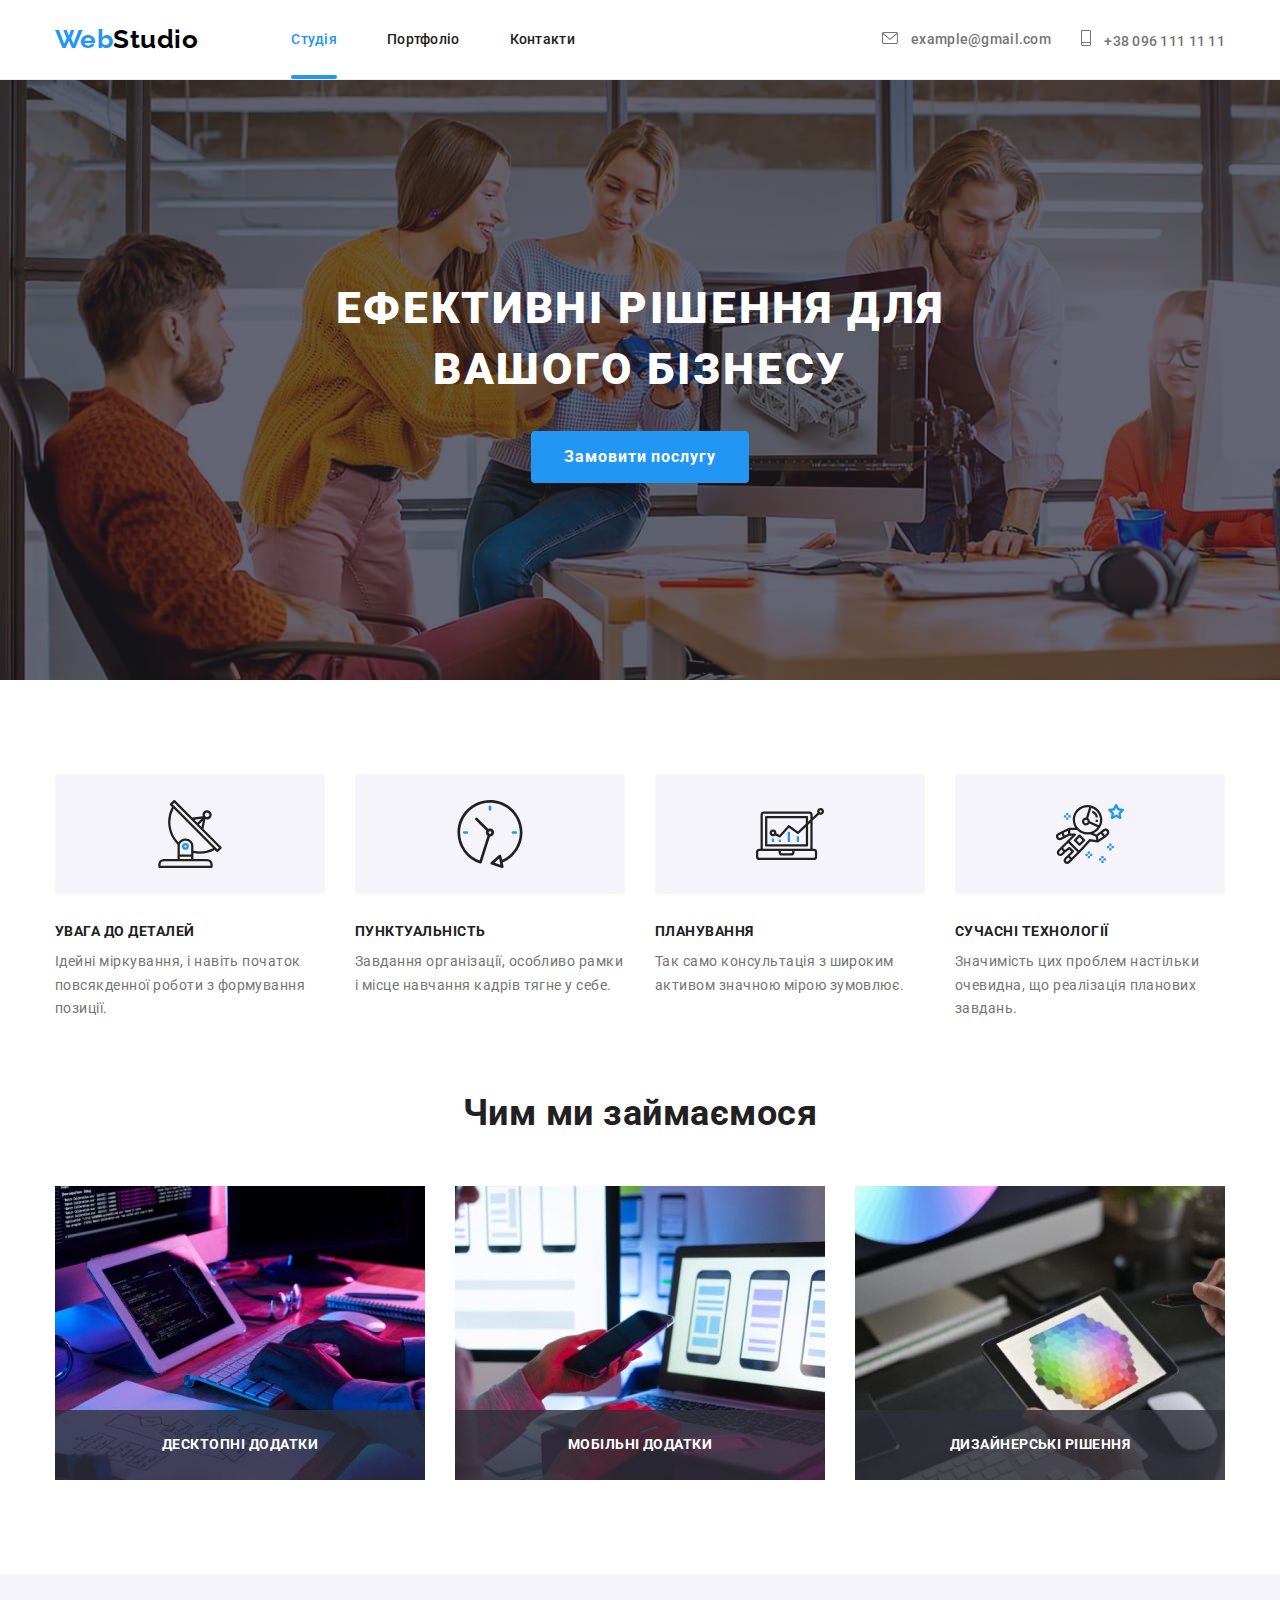
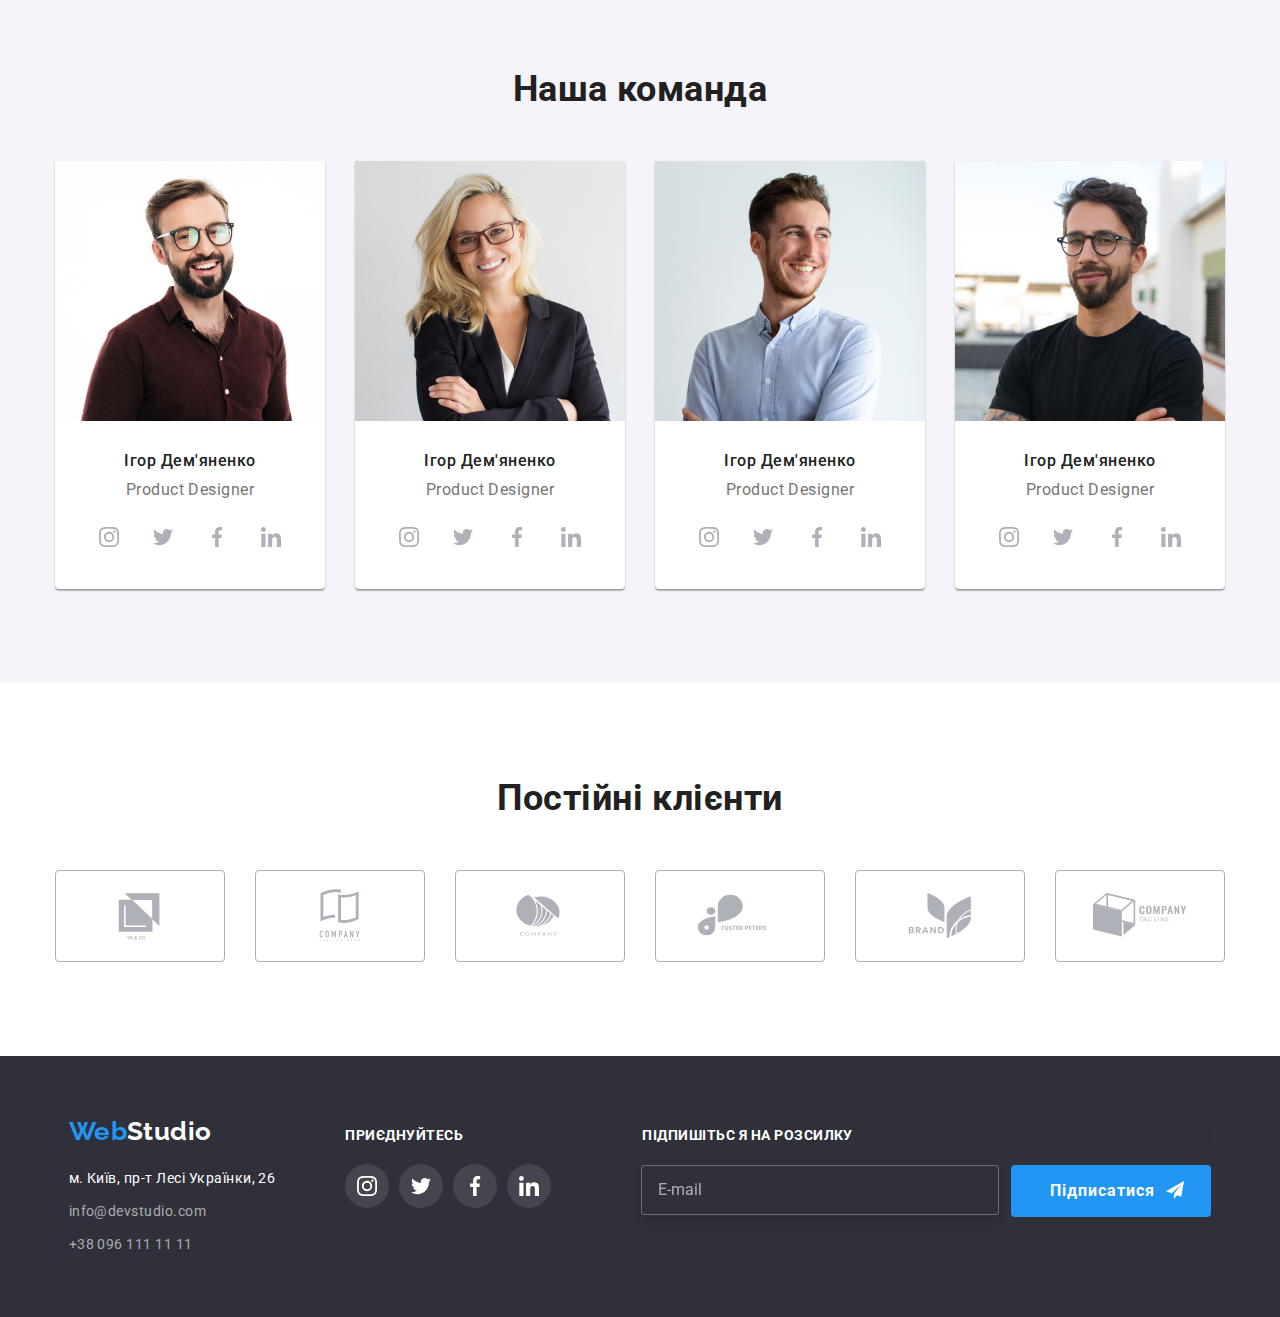
==== commit 066ea430: "#HM-8.07" ====
--- a/index.html
+++ b/index.html
@@ -13,8 +13,10 @@
     <link rel="stylesheet" href="./css/main.min.css">
 
 </head>
+
 <body class="page"> 
-    <header class="header">
+
+<header class="header">
     <div class="container">
         <div class="header__mobile">
         <a class="mobile__logo" href="index.html"> <span class="mobile__halflogo">Web</span>Studio</a>
@@ -36,7 +38,7 @@
                 <div>
                 <ul class="mobile__contacts list">
                     <li class="mobile__item"><a class="mobile__tel" href="tel:+380961111111">
-                            +38 096 111 11 11</a></li>
+                            +38 096 000 11 11</a></li>
                     <li class="mobile__item"><a class="mobile__mail" href="mailto:example@gmail.com">
                             example@gmail.com</a></li>
                 </ul>
@@ -74,17 +76,17 @@
     </ul>
     </div>
     </div>
-    </header>
-
-    <main>
-
-    <section class="solutions">
-        <div class="container">
-        <h1 class="solution__head">Ефективні рішення для <br>вашого бізнесу</h1>
+</header>
+
+<main>
+
+<section class="solutions">
+    <div class="container">
+    <h1 class="solution__head">Ефективні рішення для <br>вашого бізнесу</h1>
         <button class="button__solution" type="button" data-modal-open>Замовити послугу</button>
-        </div>
-
-    </section>
+    </div>
+
+</section>
 
 <section class="advantages section">
     <div class="container">
@@ -338,9 +340,9 @@
     </div>
 </section>
 
-    </main>
-
-    <footer class="footer">
+</main>
+
+<footer class="footer">
         <div class="footer__section container">
         <div>
         <a class="footer__logo" href="index.html"> <span class="footer__halflogo">Web</span>Studio</a>
@@ -402,9 +404,9 @@
             </form>
         </div>
         </div>
-    </footer>
-
-    <div class="backdrop is-hidden" data-modal>
+</footer>
+
+<div class="backdrop is-hidden" data-modal>
         <div class="modal"> 
             <div>
                 <h2 class="modal__title">Залиште свої дані, ми вам передзвонимо</h2>
@@ -461,7 +463,8 @@
                 </button>
             </div>
         </div>
-    </div>
+</div>
+
 <script src="./js/modal.js"></script>
 <script src="./js/menu.js"></script>
 
--- a/css/main.min.css
+++ b/css/main.min.css
@@ -1 +1 @@
-:root{--primary-text-color: #212121;--accent-text-color: #2196f3;--primary-white-color: #ffffff;--cubic: cubic-bezier(0.4, 0, 0.2, 1)}.page{color:var(--primary-text-color);font-family:Roboto,sans-serif;letter-spacing:.03em}textarea{resize:none}h1,h2,h3,p,ul{margin:0;padding:0}img{display:block;height:auto;width:100%}.list{list-style:none}.link{text-decoration:none}.container{margin-left:auto;margin-right:auto;padding-left:15px;padding-right:15px}@media screen and (min-width: 480px){.container{width:480px}}@media screen and (min-width: 768px){.container{width:768px}}@media screen and (min-width: 1200px){.container{width:1200px}}.section{padding-top:94px;padding-bottom:94px}.button__solution,.form__send-button,.subscribe__button{margin:0 auto;border:1px solid rgba(0,0,0,0);border-radius:4px;padding:10px 32px;min-width:216px;color:var(--primary-white-color);background-color:var(--accent-text-color);cursor:pointer;font-weight:700;font-size:16px;line-height:1.9;display:flex;letter-spacing:.06em}.social{display:flex;margin-top:16px;justify-content:center;align-items:center}.social__link{color:#afb1b8;height:44px;width:44px;display:flex;justify-content:center;align-items:center;border-radius:50%;transition:background-color 250ms var(--cubic),color 250ms var(--cubic)}.social__link:hover,.social__link:focus{color:var(--primary-white-color);background-color:var(--accent-text-color)}.social__icon{fill:currentColor}.social__items+.social__items{margin-left:10px}.portfolio__title,.advantages__label,.form__policy-checkbox{position:absolute;white-space:nowrap;width:1px;height:1px;overflow:hidden;border:0;padding:0;clip:rect(0 0 0 0);-webkit-clip-path:inset(50%);clip-path:inset(50%);margin:-1px}.clients__title,.team__title,.examples__title{margin-bottom:50px;font-weight:700;font-size:36px;line-height:1.2;text-align:center}.join{margin-top:60px}@media screen and (min-width: 768px){.join{margin-left:165px;margin-top:0}}@media screen and (min-width: 1200px){.join{margin-left:70px;margin-top:0px}}.join__label{color:var(--primary-white-color);font-size:14px;line-height:1.14}.join__list{display:flex;margin-top:20px}.join__items+.join__items{margin-left:10px}.join__link{color:var(--primary-white-color);height:44px;width:44px;display:flex;justify-content:center;align-items:center;border-radius:50%;background:rgba(255,255,255,.1);transition:background-color 250ms var(--cubic)}.join__link:hover,.join__link:focus{background-color:var(--accent-text-color)}.join__icon{fill:currentColor}.subscribe__field{display:flex;flex-direction:column;margin-top:60px}@media screen and (min-width: 1200px){.subscribe__field{margin-left:90px;margin-top:0px}}.subscribe__label{font-weight:700;font-size:14px;line-height:1.14;text-transform:uppercase;color:#fff;border:1px solid rgba(33,33,33,.2);border-radius:4px;margin-bottom:20px}.subscribe__input{width:100%;height:50px;padding-left:16px;border:1px solid rgba(255,255,255,.3);filter:drop-shadow(0px 4px 4px rgba(0, 0, 0, 0.15));border-radius:4px;color:var(--primary-white-color);background-color:#2f303a;transition:border 250ms cubic-bezier(0.4, 0, 0.2, 1)}@media screen and (min-width: 480px){.subscribe__input{width:450px;height:50px}}@media screen and (min-width: 1200px){.subscribe__input{width:358px;height:50px}}.subscribe__input::-moz-placeholder{font-size:16px;line-height:1.25;color:rgba(255,255,255,.6)}.subscribe__input:-ms-input-placeholder{font-size:16px;line-height:1.25;color:rgba(255,255,255,.6)}.subscribe__input::placeholder{font-size:16px;line-height:1.25;color:rgba(255,255,255,.6)}.subscribe__input:focus{border:1px solid var(--accent-text-color)}.subscribe__list{position:relative;display:flex;flex-direction:column}@media screen and (min-width: 1200px){.subscribe__list{flex-direction:row}}.subscribe__button{margin-top:20px;padding-left:38px;min-width:200px}@media screen and (min-width: 1200px){.subscribe__button{margin-left:12px;margin-top:0px}}.subscribe__icon{position:absolute;left:78%;top:72%;fill:var(--primary-white-color)}@media screen and (min-width: 480px){.subscribe__icon{left:62%;top:72%}}@media screen and (min-width: 1200px){.subscribe__icon{left:92%;top:30%}}.backdrop__closeButton{position:absolute;top:0;right:0;margin-top:8px;margin-right:8px;display:flex;justify-content:center;align-items:center;height:30px;width:30px;border:1px solid rgba(0,0,0,.1);border-radius:50%;color:var(--primary-text-color);background-color:var(--primary-white-color);cursor:pointer}.form{height:80%;width:80%;margin-left:40px;margin-right:40px;margin-bottom:20px}@media screen and (min-width: 480px){.form{height:342px;width:370px}}@media screen and (min-width: 1200px){.form{width:448px}}.form__field{position:relative;display:flex;flex-direction:column;margin-bottom:10px}.form__input{height:40px;padding-left:42px;border:1px solid rgba(33,33,33,.2);border-radius:4px;transition:border 250ms var(--cubic)}.form__input:focus{border:1px solid var(--accent-text-color)}.form__label{font-weight:400;font-size:12px;line-height:1.16;letter-spacing:.01em;margin-bottom:5px;color:#757575}.form__textarea{height:120px;font-size:12px;padding-left:16px;padding-top:12px;border:1px solid rgba(33,33,33,.2);border-radius:4px;transition:border 250ms cubic-bezier(0.4, 0, 0.2, 1)}.form__textarea::-moz-placeholder{font-size:12px;line-height:1.16;letter-spacing:.01em;color:rgba(117,117,117,.5)}.form__textarea:-ms-input-placeholder{font-size:12px;line-height:1.16;letter-spacing:.01em;color:rgba(117,117,117,.5)}.form__textarea::placeholder{font-size:12px;line-height:1.16;letter-spacing:.01em;color:rgba(117,117,117,.5)}.form__textarea:focus{border:1px solid var(--accent-text-color)}.form__icon{fill:var(--primary-text-color);position:absolute;bottom:12px;left:12px;transition:fill 250ms cubic-bezier(0.4, 0, 0.2, 1)}.form__field:focus-within .form__icon{fill:var(--accent-text-color)}.form__policy{display:flex;align-items:center;margin-left:40px;margin-right:40px;margin-top:20px;margin-bottom:30px;height:15px;font-size:6px;line-height:1.166;color:#757575}@media screen and (min-width: 480px){.form__policy{font-size:12px}}@media screen and (min-width: 1200px){.form__policy{margin-left:54px;margin-right:50px;height:24px;font-size:14px;line-height:1.71}}.form__policy-details{color:var(--accent-text-color);margin-left:5px}.form__policy-icon{margin-right:8px;border:2px solid var(--primary-text-color);border-radius:4px}.form__policy-checkbox:checked+.form__policy-icon{background-color:var(--accent-text-color);border:rgba(0,0,0,0)}.form__send-button{display:flex;margin-bottom:40px;margin-left:auto;margin-right:auto;padding:10px 52px;max-width:200px;box-shadow:0px 4px 4px rgba(0,0,0,.15)}@media screen and (min-width: 1200px){.form__send-button{margin-left:164px;margin-right:164px}}body.overflow{overflow:hidden}.header__mobile{display:flex;justify-content:space-between;align-items:center}@media screen and (min-width: 768px){.header__mobile{display:none}}.menu-btn{height:50px;width:50px;border:none;padding:10px;display:flex;align-items:center;position:relative;z-index:2;background-color:#fff;border-radius:5px}.menu-btn .menu-btn__close{display:none}.menu-btn.active .menu-btn__menu{display:none}.menu-btn.active .menu-btn__close{display:block}.menu-btn:hover,.menu-btn:focus{color:var(--accent-text-color)}.menu-btn__close{fill:currentColor}.mobile-menu{display:none;overflow:auto}.mobile-menu.active{display:flex;flex-direction:column;justify-content:space-between;z-index:1;position:fixed;top:0;left:0;width:100%;height:100%;background-color:#fff;padding:40px}.mobile__logo{color:#000;text-decoration:none;font-family:Raleway,sans-serif;font-weight:700;font-size:26px;line-height:1.2;transition:color 250ms var(--cubic)}.mobile__logo:hover,.mobile__logo:focus{color:var(--accent-text-color)}.mobile__halflogo{color:var(--accent-text-color)}.mobile__link{color:var(--primary-text-color);font-weight:500;font-size:40px;line-height:1.1;letter-spacing:.02em;text-decoration:none;transition:color 250ms var(--cubic)}.mobile__link:hover,.mobile__link:focus{color:var(--accent-text-color)}.mobile__link--current{color:var(--accent-text-color)}.mobile__item:not(:last-child){margin-bottom:32px}.mobile__item:last-child{margin-bottom:64px}.mobile__tel{text-decoration:none;font-weight:500;font-size:34px;line-height:1.17;letter-spacing:.02em;color:var(--accent-text-color)}.mobile__mail{color:#757575;text-decoration:none;font-weight:500;font-size:24px;line-height:1.17;letter-spacing:.02em;margin-bottom:64px}.social-links{display:flex}.social-links__link{color:var(--accent-text-color);text-decoration:none;font-weight:500;font-size:11px;line-height:1.22;letter-spacing:.02em}@media screen and (min-width: 480px){.social-links__link{font-size:14px}}.social-links__item:not(:last-child){border-right:1px solid rgba(33,33,33,.2);margin-right:10px;padding-right:10px}.header{border-bottom:1px solid #ececec}.header__inner{display:none}@media screen and (min-width: 768px){.header__inner{display:flex;align-items:center}}.header__nav{display:flex;align-items:center}.header__logo{color:#000;text-decoration:none;font-family:Raleway,sans-serif;font-weight:700;font-size:26px;line-height:1.2;transition:color 250ms var(--cubic)}.header__logo:hover,.header__logo:focus{color:var(--accent-text-color)}.header__halflogo{color:var(--accent-text-color)}.header__list{display:flex;margin-left:93px}.header__item+.header__item{margin-left:50px}.header__link{display:block;padding-top:32px;padding-bottom:32px;color:var(--primary-text-color);font-weight:500;font-size:14px;line-height:1.1;letter-spacing:.02em;text-decoration:none;transition:color 250ms var(--cubic)}.header__link:hover,.header__link:focus{color:var(--accent-text-color)}.header__link--current{color:var(--accent-text-color);position:relative}.header__link--current::after{content:"";position:absolute;display:inline-block;top:95%;left:0%;width:100%;height:4px;border-radius:4px;background-color:var(--accent-text-color)}.contacts{margin-left:auto}@media screen and (min-width: 1200px){.contacts{display:flex}}.contacts__mail,.contacts__tel{color:#757575;text-decoration:none;font-weight:500;font-size:14px;line-height:1.1;letter-spacing:.02em;transition:color 250ms var(--cubic)}.contacts__mail:hover,.contacts__mail:focus,.contacts__tel:hover,.contacts__tel:focus{color:var(--accent-text-color)}.contacts__item{margin-top:10px}@media screen and (min-width: 1200px){.contacts__item{margin-top:0px;margin-left:30px}}.contacts__icon{fill:currentColor;margin-right:10px}.solutions{background-image:linear-gradient(to right, rgba(47, 48, 58, 0.4), rgba(47, 48, 58, 0.4)),url(../images/background.jpg);padding:200px 0;margin-left:auto;margin-right:auto}@media screen and (min-width: 480px){.solutions{max-width:480px}}@media screen and (min-width: 768px){.solutions{max-width:768px}}@media screen and (min-width: 1200px){.solutions{max-width:1600px}}.solution__head{color:var(--primary-white-color);font-weight:900;font-size:26px;line-height:1.4;letter-spacing:.06em;text-transform:uppercase;text-align:center;margin-bottom:30px}@media screen and (min-width: 1200px){.solution__head{font-size:44px}}.button__solution{transition:background-color 250ms var(--cubic)}.button__solution:hover,.button__solution:focus{color:var(--accent-text-color);background-color:var(--primary-white-color)}@media screen and (min-width: 768px){.advantages__section{display:flex;flex-wrap:wrap;margin:-15px}}@media screen and (min-width: 1200px){.advantages__section{display:flex;flex-wrap:nowrap}}@media screen and (min-width: 768px){.advantages__items{flex-basis:calc((100% - 60px)/2);margin:15px}}@media screen and (min-width: 1200px){.advantages__items+.advantages__items{margin-left:30px}}.advantages__name{margin-top:30px;margin-bottom:10px;color:var(--primary-text-color);font-weight:700;font-size:14px;line-height:1.1;text-transform:uppercase}@media screen and (max-width: 768px){.advantages__name{text-align:center}}.advantages__explanation{color:#757575;font-size:14px;line-height:1.7}.advantages__list{display:flex;justify-content:center;align-items:center;background-color:#f5f4fa;border:1px solid rgba(0,0,0,0);border-radius:4px}@media screen and (min-width: 480px)and (max-width: 768px){.advantages__list{margin-top:30px;height:120px;width:450px}}@media screen and (min-width: 768px){.advantages__list{height:120px;width:354px}}@media screen and (min-width: 1200px){.advantages__list{height:120px;width:270px}}.advantages__icon{border:1px solid rgba(0,0,0,0);border-radius:4px}.examples{padding-bottom:94px}@media screen and (max-width: 1200px){.examples{display:none}}.examples__section{display:flex}.examples__item+.examples__item{margin-left:30px}.examples__item{position:relative}.examples__names{position:absolute;display:flex;align-items:center;justify-content:center;height:70px;width:370px;bottom:-12%;left:50%;transform:translate(-50%, -50%);font-weight:700;font-size:14px;line-height:1.14;text-align:center;text-transform:uppercase;color:var(--primary-white-color);background:rgba(47,48,58,.8)}.team{background-color:#f5f4fa}@media screen and (min-width: 768px){.team__section{display:flex;flex-wrap:wrap;gap:30px}}@media screen and (min-width: 1200px){.team__section{display:flex;flex-wrap:nowrap;gap:30px}}.team__item{width:100%;height:100%;margin-bottom:30px;background-color:var(--primary-white-color);box-shadow:0px 1px 3px rgba(0,0,0,.12),0px 1px 1px rgba(0,0,0,.14),0px 2px 1px rgba(0,0,0,.2);border-radius:0px 0px 4px 4px}.team__item:last-child{margin-bottom:0}@media screen and (min-width: 480px){.team__item{width:450px;height:622px}}@media screen and (min-width: 768px){.team__item{flex-basis:calc((100% - 30px)/2);height:536px}}@media screen and (min-width: 1200px){.team__item{flex-basis:calc((100% - 60px)/3);height:428px;margin-bottom:0}}.team__card{margin-top:30px}.team__names{margin-bottom:10px;color:var(--primary-text-color);font-weight:500;font-size:16px;line-height:1.2;text-align:center}.team__position{color:#757575;font-size:16px;line-height:1.2;text-align:center}.clients__list{display:flex;flex-wrap:wrap;margin:-15px}@media screen and (min-width: 768px){.clients__list{display:flex;flex-wrap:wrap;margin:-15px}}@media screen and (min-width: 1200px){.clients__list{display:flex;justify-content:center;flex-wrap:nowrap;margin:0}}.clients__items{flex-basis:calc((100% - 60px)/2);margin:15px}@media screen and (min-width: 768px){.clients__items{flex-basis:calc((100% - 90px)/3);margin:15px}}@media screen and (min-width: 1200px){.clients__items{margin:0}}@media screen and (min-width: 1200px){.clients__items+.clients__items{margin-left:30px}}.clients__link{display:flex;justify-content:center;align-items:center;color:#afb1b8;border:1px solid #afb1b8;border-radius:4px;transition-property:background-color,color,border;transition-duration:250ms;transition-timing-function:cubic-bezier(0.4, 0, 0.2, 1)}@media screen and (min-width: 480px){.clients__link{width:210px;height:92px}}@media screen and (min-width: 768px){.clients__link{width:226px;height:92px}}@media screen and (min-width: 1200px){.clients__link{width:170px;height:92px}}.clients__link:hover,.clients__link:focus{color:var(--accent-text-color);border:1px solid var(--accent-text-color);border-radius:4px}.clients__icon{fill:currentColor}.footer{background-color:#2f303a;padding:60px 0}.footer__section{display:flex;flex-direction:column;align-items:center;justify-content:center;text-align:center}@media screen and (min-width: 768px){.footer__section{display:flex;flex-wrap:wrap;align-items:baseline;flex-direction:row;text-align:center}}@media screen and (min-width: 1200px){.footer__section{display:flex;align-items:baseline;flex-direction:row;text-align:start}}.footer__logo{display:inline-block;margin-bottom:20px;color:var(--primary-white-color);text-decoration:none;font-family:Raleway,sans-serif;font-weight:700;font-size:26px;line-height:1.2;transition-property:color;transition-duration:250ms;transition-timing-function:cubic-bezier(0.4, 0, 0.2, 1)}.footer__logo:hover,.footer__logo:focus{color:var(--accent-text-color)}.footer__halflogo{color:var(--accent-text-color)}.footer__link{color:rgba(255,255,255,.6);text-decoration:none;font-style:normal;font-size:14px;line-height:1.7;transition-property:color;transition-duration:250ms;transition-timing-function:cubic-bezier(0.4, 0, 0.2, 1)}.footer__link:hover,.footer__link:focus{color:var(--accent-text-color)}.footer__address{color:var(--primary-white-color);transition-property:color;transition-duration:250ms;transition-timing-function:cubic-bezier(0.4, 0, 0.2, 1)}.footer__address:hover,.footer__address:focus{color:var(--accent-text-color)}.footer__address{margin:9px 0}.buttons{display:flex;margin-bottom:50px;flex-wrap:wrap;justify-content:flex-start;max-width:326px}@media screen and (min-width: 768px),(min-width: 1200px){.buttons{justify-content:center;max-width:100%}}.buttons__button{border:1px solid rgba(0,0,0,0);border-radius:4px;padding:6px 22px;color:var(--primary-text-color);background-color:#f5f4fa;cursor:pointer;font-weight:500;font-size:16px;line-height:1.6;transition-property:background-color,color,box-shadow;transition-duration:250ms;transition-timing-function:cubic-bezier(0.4, 0, 0.2, 1)}.buttons__button:hover,.buttons__button:focus{background-color:var(--accent-text-color);color:var(--primary-white-color);box-shadow:0px 3px 1px rgba(0,0,0,.1),0px 1px 2px rgba(0,0,0,.08),0px 2px 2px rgba(0,0,0,.12)}.buttons__item+.buttons__item{margin-left:8px;margin-bottom:15px}.buttons__item+.buttons__item:nth-child(4n){margin-left:0}.buttons__item+.buttons__item:nth-child(n+4){margin-bottom:0}@media screen and (min-width: 768px),(min-width: 1200px){.buttons__item+.buttons__item{margin-left:8px}}.card-set{display:flex;flex-wrap:wrap;margin:-15px}.card-set__item{border:1px solid #eee;flex-basis:calc(100% - 30px);margin:15px;height:404px;transition-property:box-shadow;transition-duration:250ms;transition-timing-function:cubic-bezier(0.4, 0, 0.2, 1)}@media screen and (min-width: 768px){.card-set__item{flex-basis:calc((100% - 60px)/2);margin:15px}}@media screen and (min-width: 1200px){.card-set__item{flex-basis:calc((100% - 90px)/3);margin:15px}}.card-set__item:hover,.card-set__item:focus{box-shadow:0px 1px 1px rgba(0,0,0,.12),0px 4px 4px rgba(0,0,0,.06),1px 4px 6px rgba(0,0,0,.16)}.product{position:relative;overflow:hidden}.product__content{position:absolute;display:flex;align-items:center;font-size:18px;line-height:1.55;height:100%;width:100%;top:50%;left:50%;transform:translate(-50%, 120%);background-color:var(--accent-text-color);transition-property:opacity,transform;transition-duration:250ms;transition-timing-function:cubic-bezier(0.4, 0, 0.2, 1)}.card-set__item:hover .product__content,.card-set__item:focus .product__content{opacity:1;transform:translate(-50%, -50%)}.product__content p{margin:63px 24px;color:var(--primary-white-color)}.product__meta{padding:20px 24px}.product__name{margin-bottom:4px;color:var(--primary-text-color);font-weight:700;font-size:18px;line-height:2;letter-spacing:.06em}.product__atribute{color:#757575;font-size:16px;line-height:1.8}.backdrop{position:fixed;top:0;left:0;width:100%;height:100%;background-color:rgba(0,0,0,.2);opacity:1;z-index:3;transition:opacity 250ms cubic-bezier(0.4, 0, 0.2, 1)}.backdrop.is-hidden{opacity:0;pointer-events:none}.backdrop__closeButton{transition:color 250ms var(--cubic)}.backdrop__closeButton:hover,.backdrop__closeButton:focus{color:var(--accent-text-color)}.backdrop__closeIcon{fill:currentColor}.modal{position:absolute;top:50%;left:50%;transform:translate(-50%, -50%);height:90%;width:90%;box-shadow:0px 1px 3px rgba(0,0,0,.12),0px 1px 1px rgba(0,0,0,.14),0px 2px 1px rgba(0,0,0,.2);background-color:#fff;border-radius:4px}@media screen and (min-width: 480px){.modal{height:609px;width:450px}}@media screen and (min-width: 1200px){.modal{height:581px;width:528px}}.modal__title{font-size:20px;line-height:1.15;text-align:center;color:#212121;margin-left:40px;margin-right:40px;margin-top:40px;margin-bottom:12px}/*# sourceMappingURL=main.min.css.map */+:root{--primary-text-color: #212121;--accent-text-color: #2196f3;--primary-white-color: #ffffff;--cubic: cubic-bezier(0.4, 0, 0.2, 1)}.page{color:var(--primary-text-color);font-family:Roboto,sans-serif;letter-spacing:.03em}textarea{resize:none}h1,h2,h3,p,ul{margin:0;padding:0}img{display:block;width:100%;-o-object-fit:cover;object-fit:cover}.list{list-style:none}.link{text-decoration:none}.container{margin-left:auto;margin-right:auto;padding-left:15px;padding-right:15px}@media screen and (min-width: 480px){.container{width:480px}}@media screen and (min-width: 768px){.container{width:768px}}@media screen and (min-width: 1200px){.container{width:1200px}}.section{padding-top:60px;padding-bottom:60px}@media screen and (min-width: 1200px){.section{padding-top:94px;padding-bottom:94px}}.button__solution,.form__send-button,.subscribe__button{margin:0 auto;border:1px solid rgba(0,0,0,0);border-radius:4px;padding:10px 32px;min-width:216px;color:var(--primary-white-color);background-color:var(--accent-text-color);cursor:pointer;font-weight:700;font-size:16px;line-height:1.9;display:flex;letter-spacing:.06em}.social{display:flex;margin-top:16px;justify-content:center;align-items:center}.social__link{color:#afb1b8;height:44px;width:44px;display:flex;justify-content:center;align-items:center;border-radius:50%;transition:background-color 250ms var(--cubic),color 250ms var(--cubic)}.social__link:hover,.social__link:focus{color:var(--primary-white-color);background-color:var(--accent-text-color)}.social__icon{fill:currentColor}.social__items+.social__items{margin-left:10px}.portfolio__title,.advantages__label,.form__policy-checkbox{position:absolute;white-space:nowrap;width:1px;height:1px;overflow:hidden;border:0;padding:0;clip:rect(0 0 0 0);-webkit-clip-path:inset(50%);clip-path:inset(50%);margin:-1px}.clients__title,.team__title,.examples__title{margin-bottom:30px;font-weight:700;font-size:28px;line-height:1.2;text-align:center}@media screen and (min-width: 1200px){.clients__title,.team__title,.examples__title{margin-bottom:50px;font-size:36px}}.join{margin-top:60px}@media screen and (min-width: 768px){.join{margin-left:165px;margin-top:0}}@media screen and (min-width: 1200px){.join{margin-left:70px;margin-top:0px}}.join__label{color:var(--primary-white-color);font-size:14px;line-height:1.14}.join__list{display:flex;margin-top:20px}.join__items+.join__items{margin-left:10px}.join__link{color:var(--primary-white-color);height:44px;width:44px;display:flex;justify-content:center;align-items:center;border-radius:50%;background:rgba(255,255,255,.1);transition:background-color 250ms var(--cubic)}.join__link:hover,.join__link:focus{background-color:var(--accent-text-color)}.join__icon{fill:currentColor}.subscribe__field{display:flex;flex-direction:column;margin-top:60px}@media screen and (min-width: 1200px){.subscribe__field{margin-left:90px;margin-top:0px}}.subscribe__label{font-weight:700;font-size:14px;line-height:1.14;text-transform:uppercase;color:#fff;border:1px solid rgba(33,33,33,.2);border-radius:4px;margin-bottom:20px}.subscribe__input{width:100%;height:50px;padding-left:16px;border:1px solid rgba(255,255,255,.3);filter:drop-shadow(0px 4px 4px rgba(0, 0, 0, 0.15));border-radius:4px;color:var(--primary-white-color);background-color:#2f303a;transition:border 250ms cubic-bezier(0.4, 0, 0.2, 1)}@media screen and (min-width: 480px){.subscribe__input{width:450px;height:50px}}@media screen and (min-width: 1200px){.subscribe__input{width:358px;height:50px}}.subscribe__input::-moz-placeholder{font-size:16px;line-height:1.25;color:rgba(255,255,255,.6)}.subscribe__input:-ms-input-placeholder{font-size:16px;line-height:1.25;color:rgba(255,255,255,.6)}.subscribe__input::placeholder{font-size:16px;line-height:1.25;color:rgba(255,255,255,.6)}.subscribe__input:focus{border:1px solid var(--accent-text-color)}.subscribe__list{position:relative;display:flex;flex-direction:column}@media screen and (min-width: 1200px){.subscribe__list{flex-direction:row}}.subscribe__button{margin-top:20px;padding-left:38px;min-width:200px}@media screen and (min-width: 1200px){.subscribe__button{margin-left:12px;margin-top:0px}}.subscribe__icon{position:absolute;left:78%;top:72%;fill:var(--primary-white-color)}@media screen and (min-width: 480px){.subscribe__icon{left:62%;top:72%}}@media screen and (min-width: 1200px){.subscribe__icon{left:92%;top:30%}}.backdrop__closeButton{position:absolute;top:0;right:0;margin-top:8px;margin-right:8px;display:flex;justify-content:center;align-items:center;height:30px;width:30px;border:1px solid rgba(0,0,0,.1);border-radius:50%;color:var(--primary-text-color);background-color:var(--primary-white-color);cursor:pointer}.form{height:80%;width:80%;margin-left:40px;margin-right:40px;margin-bottom:20px}@media screen and (min-width: 480px){.form{height:342px;width:370px}}@media screen and (min-width: 1200px){.form{width:448px}}.form__field{position:relative;display:flex;flex-direction:column;margin-bottom:10px}.form__input{height:40px;padding-left:42px;border:1px solid rgba(33,33,33,.2);border-radius:4px;transition:border 250ms var(--cubic)}.form__input:focus{border:1px solid var(--accent-text-color)}.form__label{font-weight:400;font-size:12px;line-height:1.16;letter-spacing:.01em;margin-bottom:5px;color:#757575}.form__textarea{height:120px;font-size:12px;padding-left:16px;padding-top:12px;border:1px solid rgba(33,33,33,.2);border-radius:4px;transition:border 250ms cubic-bezier(0.4, 0, 0.2, 1)}.form__textarea::-moz-placeholder{font-size:12px;line-height:1.16;letter-spacing:.01em;color:rgba(117,117,117,.5)}.form__textarea:-ms-input-placeholder{font-size:12px;line-height:1.16;letter-spacing:.01em;color:rgba(117,117,117,.5)}.form__textarea::placeholder{font-size:12px;line-height:1.16;letter-spacing:.01em;color:rgba(117,117,117,.5)}.form__textarea:focus{border:1px solid var(--accent-text-color)}.form__icon{fill:var(--primary-text-color);position:absolute;bottom:12px;left:12px;transition:fill 250ms cubic-bezier(0.4, 0, 0.2, 1)}.form__field:focus-within .form__icon{fill:var(--accent-text-color)}.form__policy{display:flex;align-items:center;margin-left:40px;margin-right:40px;margin-top:20px;margin-bottom:30px;height:15px;font-size:6px;line-height:1.166;color:#757575}@media screen and (min-width: 480px){.form__policy{font-size:12px}}@media screen and (min-width: 1200px){.form__policy{margin-left:54px;margin-right:50px;height:24px;font-size:14px;line-height:1.71}}.form__policy-details{color:var(--accent-text-color);margin-left:5px}.form__policy-icon{margin-right:8px;border:2px solid var(--primary-text-color);border-radius:4px}.form__policy-checkbox:checked+.form__policy-icon{background-color:var(--accent-text-color);border:rgba(0,0,0,0)}.form__send-button{display:flex;margin-bottom:40px;margin-left:auto;margin-right:auto;padding:10px 52px;max-width:200px;box-shadow:0px 4px 4px rgba(0,0,0,.15)}@media screen and (min-width: 1200px){.form__send-button{margin-left:164px;margin-right:164px}}body.overflow{overflow:hidden}.header__mobile{display:flex;justify-content:space-between;align-items:center}@media screen and (min-width: 768px){.header__mobile{display:none}}.menu-btn{height:50px;width:50px;border:none;padding:10px;display:flex;align-items:center;position:relative;z-index:2;background-color:#fff;border-radius:5px}.menu-btn .menu-btn__close{display:none}.menu-btn.active .menu-btn__menu{display:none}.menu-btn.active .menu-btn__close{display:block}.menu-btn:hover,.menu-btn:focus{color:var(--accent-text-color)}.menu-btn__close{fill:currentColor}.mobile-menu{display:none;overflow:auto}.mobile-menu.active{display:flex;flex-direction:column;justify-content:space-between;z-index:1;position:fixed;top:0;left:0;width:100%;height:100%;background-color:#fff;padding:40px}.mobile__logo{color:#000;text-decoration:none;font-family:Raleway,sans-serif;font-weight:700;font-size:26px;line-height:1.2;transition:color 250ms var(--cubic)}.mobile__logo:hover,.mobile__logo:focus{color:var(--accent-text-color)}.mobile__halflogo{color:var(--accent-text-color)}.mobile__link{color:var(--primary-text-color);font-weight:500;font-size:40px;line-height:1.1;letter-spacing:.02em;text-decoration:none;transition:color 250ms var(--cubic)}.mobile__link:hover,.mobile__link:focus{color:var(--accent-text-color)}.mobile__link--current{color:var(--accent-text-color)}.mobile__item:not(:last-child){margin-bottom:32px}.mobile__item:last-child{margin-bottom:64px}.mobile__tel{text-decoration:none;font-weight:500;font-size:34px;line-height:1.17;letter-spacing:.02em;color:var(--accent-text-color)}.mobile__mail{color:#757575;text-decoration:none;font-weight:500;font-size:24px;line-height:1.17;letter-spacing:.02em;margin-bottom:64px}.social-links{display:flex}.social-links__link{color:var(--accent-text-color);text-decoration:none;font-weight:500;font-size:11px;line-height:1.22;letter-spacing:.02em}@media screen and (min-width: 480px){.social-links__link{font-size:14px}}.social-links__item:not(:last-child){border-right:1px solid rgba(33,33,33,.2);margin-right:10px;padding-right:10px}.header{border-bottom:1px solid #ececec}.header__inner{display:none}@media screen and (min-width: 768px){.header__inner{display:flex;align-items:center}}.header__nav{display:flex;align-items:center}.header__logo{color:#000;text-decoration:none;font-family:Raleway,sans-serif;font-weight:700;font-size:26px;line-height:1.2;transition:color 250ms var(--cubic)}.header__logo:hover,.header__logo:focus{color:var(--accent-text-color)}.header__halflogo{color:var(--accent-text-color)}.header__list{display:flex;margin-left:93px}.header__item+.header__item{margin-left:50px}.header__link{display:block;padding-top:32px;padding-bottom:32px;color:var(--primary-text-color);font-weight:500;font-size:14px;line-height:1.1;letter-spacing:.02em;text-decoration:none;transition:color 250ms var(--cubic)}.header__link:hover,.header__link:focus{color:var(--accent-text-color)}.header__link--current{color:var(--accent-text-color);position:relative}.header__link--current::after{content:"";position:absolute;display:inline-block;top:95%;left:0%;width:100%;height:4px;border-radius:4px;background-color:var(--accent-text-color)}.contacts{margin-left:auto}@media screen and (min-width: 1200px){.contacts{display:flex}}.contacts__mail,.contacts__tel{color:#757575;text-decoration:none;font-weight:500;font-size:14px;line-height:1.1;letter-spacing:.02em;transition:color 250ms var(--cubic)}.contacts__mail:hover,.contacts__mail:focus,.contacts__tel:hover,.contacts__tel:focus{color:var(--accent-text-color)}@media screen and (max-width: 1200px){.contacts__mail,.contacts__tel{font-size:12px}}.contacts__item{margin-top:10px}@media screen and (min-width: 1200px){.contacts__item{margin-top:0px;margin-left:30px}}.contacts__icon{fill:currentColor;margin-right:10px}.solutions{background-image:linear-gradient(to right, rgba(47, 48, 58, 0.4), rgba(47, 48, 58, 0.4)),url(../images/background-mob.jpeg);display:flex;justify-content:center;align-items:center;padding:200px 0;margin-left:auto;margin-right:auto;max-width:100%;height:400px;background-repeat:no-repeat;background-size:cover}@media screen and (min-width: 768px){.solutions{background-image:linear-gradient(to right, rgba(47, 48, 58, 0.4), rgba(47, 48, 58, 0.4)),url(../images/background-tablet.jpeg)}}@media screen and (min-width: 1200px){.solutions{background-image:linear-gradient(to right, rgba(47, 48, 58, 0.4), rgba(47, 48, 58, 0.4)),url(../images/background.jpg);height:600px}}@media screen and (max-width: 480px)and (min-device-pixel-ratio: 2),screen and (max-width: 480px)and (--webkit-min-device-pixel-ratio: 2),screen and (max-width: 480px)and (-webkit-min-device-pixel-ratio: 2),screen and (max-width: 480px)and (min-resolution: 192dpi),screen and (max-width: 480px)and (min-resolution: 2dppx){.solutions{background-image:linear-gradient(to right, rgba(47, 48, 58, 0.4), rgba(47, 48, 58, 0.4)),url(../images/background-mobx2.jpeg)}}@media screen and (min-width: 768px)and (min-device-pixel-ratio: 2),screen and (min-width: 768px)and (--webkit-min-device-pixel-ratio: 2),screen and (min-width: 768px)and (-webkit-min-device-pixel-ratio: 2),screen and (min-width: 768px)and (min-resolution: 192dpi),screen and (min-width: 768px)and (min-resolution: 2dppx){.solutions{background-image:linear-gradient(to right, rgba(47, 48, 58, 0.4), rgba(47, 48, 58, 0.4)),url(../images/background-tabletx2.jpeg)}}@media screen and (min-width: 1200px)and (min-device-pixel-ratio: 2),screen and (min-width: 1200px)and (--webkit-min-device-pixel-ratio: 2),screen and (min-width: 1200px)and (-webkit-min-device-pixel-ratio: 2),screen and (min-width: 1200px)and (min-resolution: 192dpi),screen and (min-width: 1200px)and (min-resolution: 2dppx){.solutions{background-image:linear-gradient(to right, rgba(47, 48, 58, 0.4), rgba(47, 48, 58, 0.4)),url(../images/backgroundx2.jpeg)}}.solution__head{color:var(--primary-white-color);font-weight:900;font-size:26px;line-height:1.4;letter-spacing:.06em;text-transform:uppercase;text-align:center;margin-bottom:30px}@media screen and (min-width: 1200px){.solution__head{font-size:44px}}.button__solution{transition:background-color 250ms var(--cubic)}.button__solution:hover,.button__solution:focus{color:var(--accent-text-color);background-color:var(--primary-white-color)}@media screen and (min-width: 768px){.advantages__section{display:flex;flex-wrap:wrap;margin:-15px}}@media screen and (min-width: 1200px){.advantages__section{display:flex;flex-wrap:nowrap}}@media screen and (min-width: 768px){.advantages__items{flex-basis:calc((100% - 60px)/2);margin:15px}}@media screen and (min-width: 768px){.advantages__items{height:224px;width:270px}}.advantages__name{margin-top:30px;margin-bottom:10px;color:var(--primary-text-color);font-weight:700;font-size:14px;line-height:1.1;text-transform:uppercase}@media screen and (max-width: 768px){.advantages__name{text-align:center}}.advantages__explanation{color:#757575;font-size:14px;line-height:1.7}.advantages__list{display:flex;justify-content:center;align-items:center;background-color:#f5f4fa;border:1px solid rgba(0,0,0,0);border-radius:4px}@media screen and (min-width: 480px)and (max-width: 768px){.advantages__list{margin-top:30px;height:120px;width:450px}}@media screen and (min-width: 768px){.advantages__list{height:120px;width:354px}}@media screen and (min-width: 1200px){.advantages__list{height:120px;width:270px}}.advantages__icon{border:1px solid rgba(0,0,0,0);border-radius:4px}.examples{padding-bottom:94px}@media screen and (max-width: 1200px){.examples{display:none}}.examples__section{display:flex}.examples__item+.examples__item{margin-left:30px}.examples__item{position:relative}.examples__names{position:absolute;display:flex;align-items:center;justify-content:center;height:70px;width:370px;bottom:-12%;left:50%;transform:translate(-50%, -50%);font-weight:700;font-size:14px;line-height:1.14;text-align:center;text-transform:uppercase;color:var(--primary-white-color);background:rgba(47,48,58,.8)}.team{background-color:#f5f4fa}@media screen and (min-width: 768px){.team__section{display:flex;flex-wrap:wrap;gap:30px}}@media screen and (min-width: 1200px){.team__section{display:flex;flex-wrap:nowrap;gap:30px}}.team__item{width:100%;height:100%;margin-bottom:30px;background-color:var(--primary-white-color);box-shadow:0px 1px 3px rgba(0,0,0,.12),0px 1px 1px rgba(0,0,0,.14),0px 2px 1px rgba(0,0,0,.2);border-radius:0px 0px 4px 4px}.team__item:last-child{margin-bottom:0}@media screen and (min-width: 480px){.team__item{width:450px;height:622px}}@media screen and (min-width: 768px){.team__item{flex-basis:calc((100% - 30px)/2);height:536px;margin-bottom:0}}@media screen and (min-width: 1200px){.team__item{flex-basis:calc((100% - 60px)/3);height:428px;margin-bottom:0}}.team__card{margin-top:30px}.team__names{margin-bottom:10px;color:var(--primary-text-color);font-weight:500;font-size:16px;line-height:1.2;text-align:center}.team__position{color:#757575;font-size:16px;line-height:1.2;text-align:center}.clients__list{display:flex;flex-wrap:wrap;margin:-15px}@media screen and (min-width: 768px){.clients__list{display:flex;flex-wrap:wrap;margin:-15px}}@media screen and (min-width: 1200px){.clients__list{display:flex;justify-content:center;flex-wrap:nowrap;margin:0}}.clients__items{flex-basis:calc((100% - 60px)/2);margin:15px}@media screen and (min-width: 768px){.clients__items{flex-basis:calc((100% - 90px)/3);margin:15px}}@media screen and (min-width: 1200px){.clients__items{margin:0}}@media screen and (min-width: 1200px){.clients__items+.clients__items{margin-left:30px}}.clients__link{display:flex;justify-content:center;align-items:center;color:#afb1b8;border:1px solid #afb1b8;border-radius:4px;transition-property:background-color,color,border;transition-duration:250ms;transition-timing-function:cubic-bezier(0.4, 0, 0.2, 1)}@media screen and (min-width: 480px){.clients__link{width:210px;height:92px}}@media screen and (min-width: 768px){.clients__link{width:226px;height:92px}}@media screen and (min-width: 1200px){.clients__link{width:170px;height:92px}}.clients__link:hover,.clients__link:focus{color:var(--accent-text-color);border:1px solid var(--accent-text-color);border-radius:4px}.clients__icon{fill:currentColor}.footer{background-color:#2f303a;padding:60px 0}.footer__section{display:flex;flex-direction:column;align-items:center;justify-content:center;text-align:center}@media screen and (min-width: 768px){.footer__section{display:flex;flex-wrap:wrap;align-items:baseline;flex-direction:row;text-align:center}}@media screen and (min-width: 1200px){.footer__section{display:flex;align-items:baseline;flex-direction:row;text-align:start}}.footer__logo{display:inline-block;margin-bottom:20px;color:var(--primary-white-color);text-decoration:none;font-family:Raleway,sans-serif;font-weight:700;font-size:26px;line-height:1.2;transition-property:color;transition-duration:250ms;transition-timing-function:cubic-bezier(0.4, 0, 0.2, 1)}.footer__logo:hover,.footer__logo:focus{color:var(--accent-text-color)}.footer__halflogo{color:var(--accent-text-color)}.footer__link{color:rgba(255,255,255,.6);text-decoration:none;font-style:normal;font-size:14px;line-height:1.7;transition-property:color;transition-duration:250ms;transition-timing-function:cubic-bezier(0.4, 0, 0.2, 1)}.footer__link:hover,.footer__link:focus{color:var(--accent-text-color)}.footer__address{color:var(--primary-white-color);transition-property:color;transition-duration:250ms;transition-timing-function:cubic-bezier(0.4, 0, 0.2, 1)}.footer__address:hover,.footer__address:focus{color:var(--accent-text-color)}.footer__address{margin:9px 0}.buttons{display:flex;margin-bottom:30px;flex-wrap:wrap;justify-content:flex-start;max-width:326px}@media screen and (min-width: 768px),(min-width: 1200px){.buttons{justify-content:center;max-width:100%}}@media screen and (min-width: 1200px){.buttons{margin-bottom:60px}}.buttons__button{border:1px solid rgba(0,0,0,0);border-radius:4px;padding:6px 22px;color:var(--primary-text-color);background-color:#f5f4fa;cursor:pointer;font-weight:500;font-size:16px;line-height:1.6;transition-property:background-color,color,box-shadow;transition-duration:250ms;transition-timing-function:cubic-bezier(0.4, 0, 0.2, 1)}.buttons__button:hover,.buttons__button:focus{background-color:var(--accent-text-color);color:var(--primary-white-color);box-shadow:0px 3px 1px rgba(0,0,0,.1),0px 1px 2px rgba(0,0,0,.08),0px 2px 2px rgba(0,0,0,.12)}.buttons__item+.buttons__item{margin-left:8px;margin-bottom:15px}.card-set{display:flex;flex-wrap:wrap;margin:-15px}.card-set__item{border:1px solid #eee;flex-basis:calc(100% - 30px);margin:15px;transition-property:box-shadow;transition-duration:250ms;transition-timing-function:cubic-bezier(0.4, 0, 0.2, 1)}@media screen and (min-width: 768px){.card-set__item{flex-basis:calc((100% - 60px)/2);margin:15px}}@media screen and (min-width: 1200px){.card-set__item{flex-basis:calc((100% - 90px)/3);margin:15px}}.card-set__item:hover,.card-set__item:focus{box-shadow:0px 1px 1px rgba(0,0,0,.12),0px 4px 4px rgba(0,0,0,.06),1px 4px 6px rgba(0,0,0,.16)}.product{position:relative;overflow:hidden}.product__content{position:absolute;display:flex;align-items:center;font-size:18px;line-height:1.55;height:100%;width:100%;top:50%;left:50%;transform:translate(-50%, 120%);background-color:var(--accent-text-color);transition-property:opacity,transform;transition-duration:250ms;transition-timing-function:cubic-bezier(0.4, 0, 0.2, 1)}.card-set__item:hover .product__content,.card-set__item:focus .product__content{opacity:1;transform:translate(-50%, -50%)}.product__content p{margin:63px 24px;color:var(--primary-white-color)}.product__meta{padding:20px 24px}.product__name,.product__name--1{margin-bottom:4px;color:var(--primary-text-color);font-weight:700;font-size:18px;line-height:2;letter-spacing:.06em}@media screen and (min-width: 768px){.product__name--1{font-size:16px}}.product__atribute{color:#757575;font-size:16px;line-height:1.8}.backdrop{position:fixed;top:0;left:0;width:100%;height:100%;background-color:rgba(0,0,0,.2);opacity:1;z-index:3;transition:opacity 250ms cubic-bezier(0.4, 0, 0.2, 1);overflow:auto}.backdrop.is-hidden{opacity:0;pointer-events:none}.backdrop__closeButton{transition:color 250ms var(--cubic)}.backdrop__closeButton:hover,.backdrop__closeButton:focus{color:var(--accent-text-color)}.backdrop__closeIcon{fill:currentColor}.modal{position:absolute;top:50%;left:50%;transform:translate(-50%, -50%);height:90%;width:90%;box-shadow:0px 1px 3px rgba(0,0,0,.12),0px 1px 1px rgba(0,0,0,.14),0px 2px 1px rgba(0,0,0,.2);background-color:#fff;border-radius:4px}@media screen and (min-width: 480px){.modal{height:609px;width:450px}}@media screen and (min-width: 1200px){.modal{height:581px;width:528px}}.modal__title{font-size:20px;line-height:1.15;text-align:center;color:#212121;margin-left:40px;margin-right:40px;margin-top:40px;margin-bottom:12px}/*# sourceMappingURL=main.min.css.map */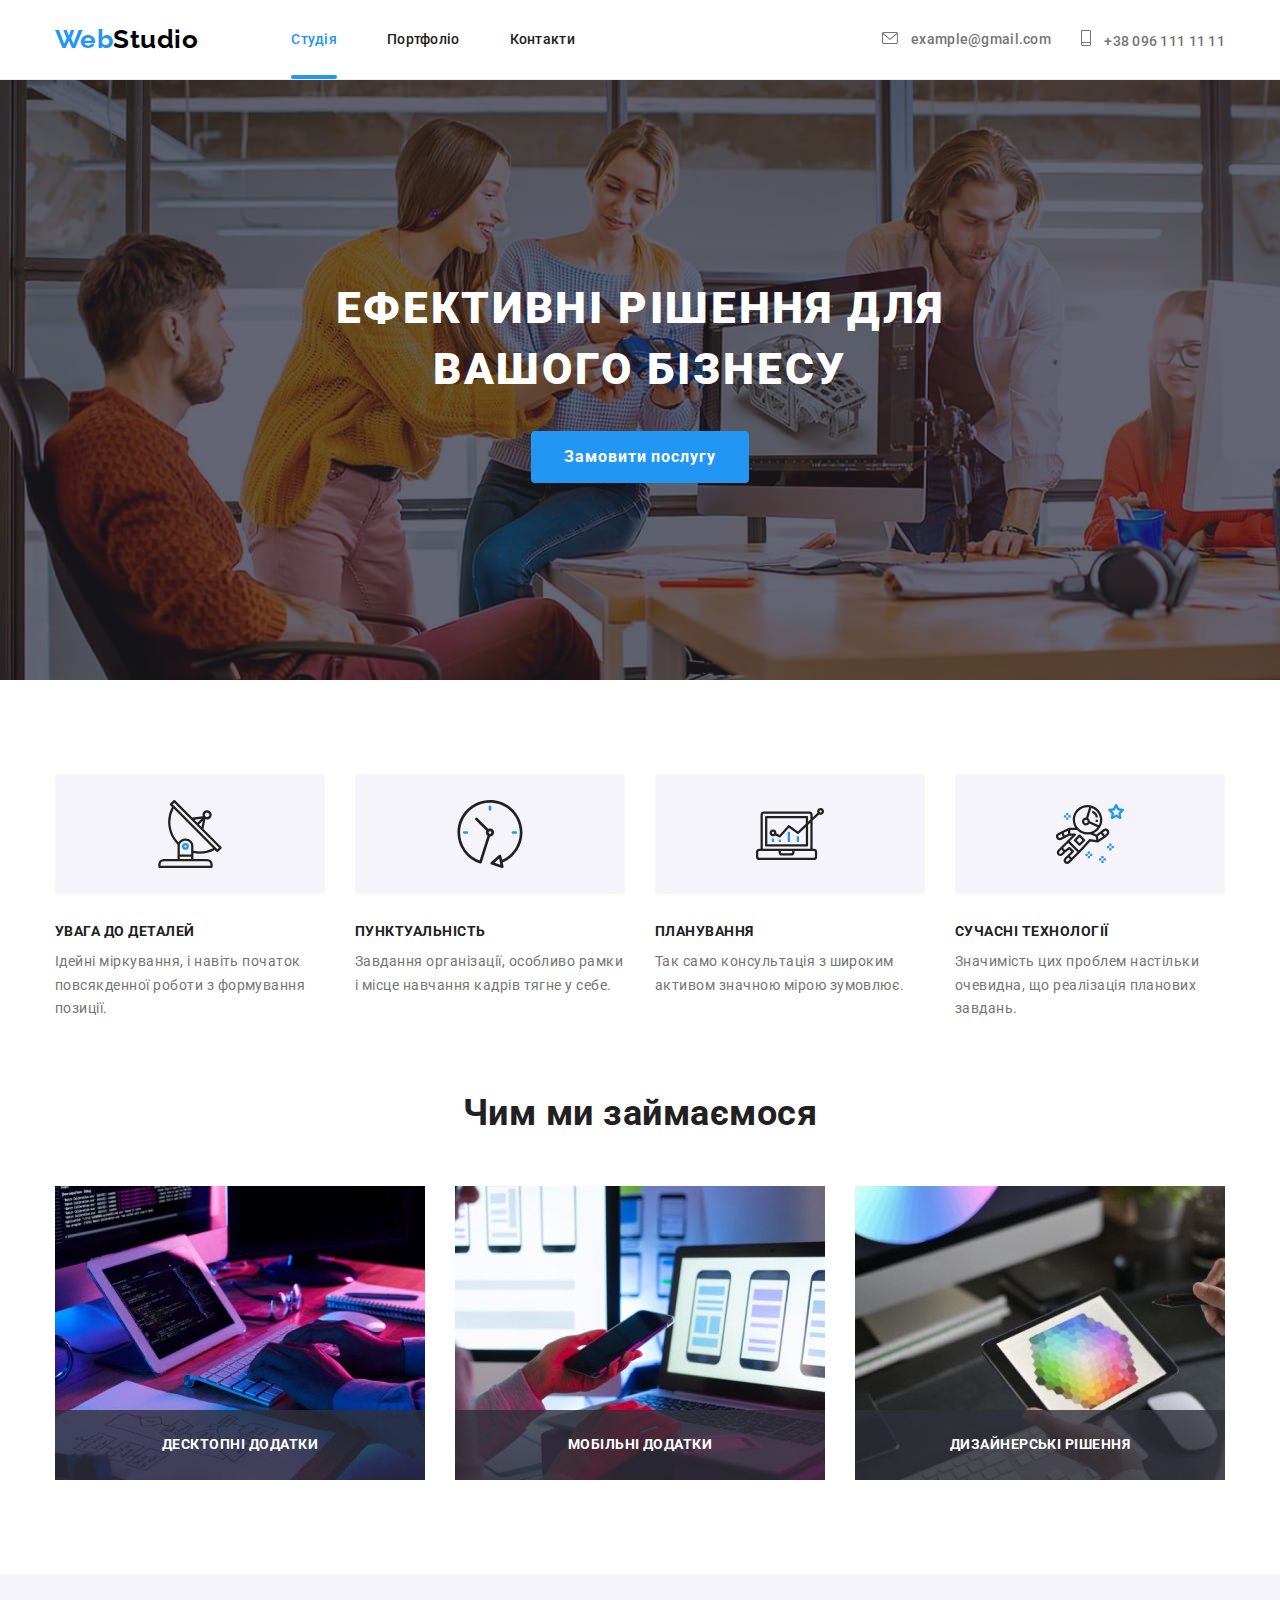
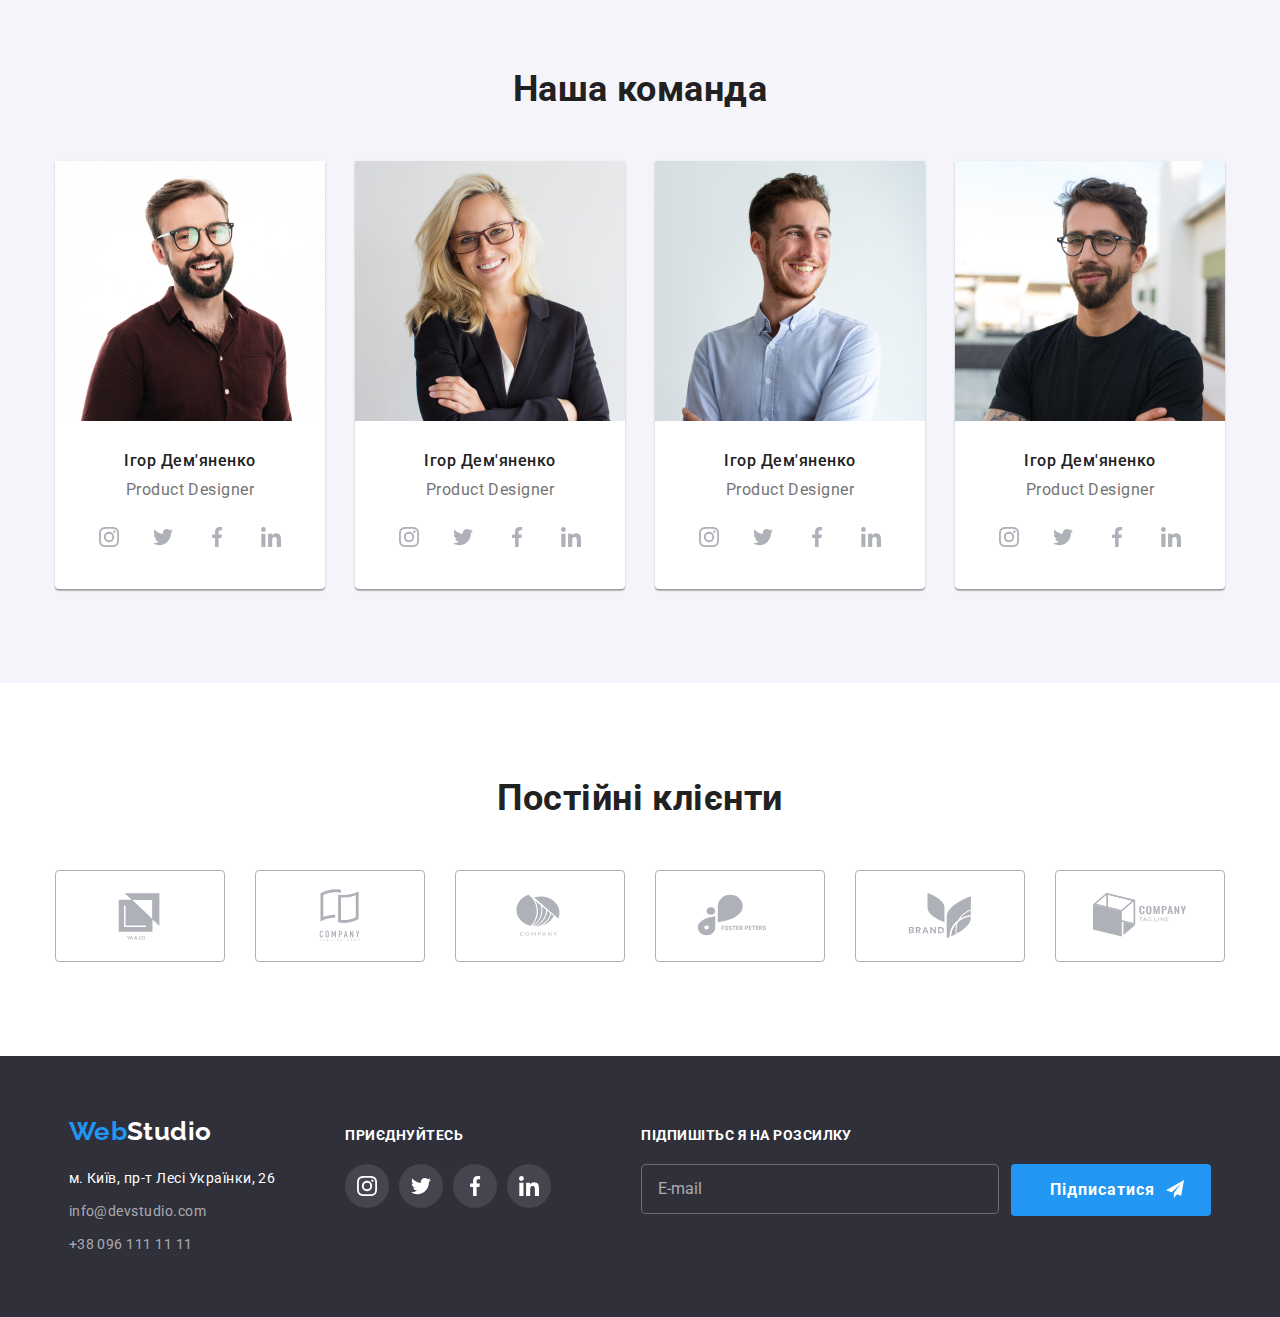
==== commit 129b9dd6: "Update" ====
--- a/index.html
+++ b/index.html
@@ -13,10 +13,8 @@
     <link rel="stylesheet" href="./css/main.min.css">
 
 </head>
-
 <body class="page"> 
-
-<header class="header">
+    <header class="header">
     <div class="container">
         <div class="header__mobile">
         <a class="mobile__logo" href="index.html"> <span class="mobile__halflogo">Web</span>Studio</a>
@@ -38,7 +36,7 @@
                 <div>
                 <ul class="mobile__contacts list">
                     <li class="mobile__item"><a class="mobile__tel" href="tel:+380961111111">
-                            +38 096 000 11 11</a></li>
+                            +38 096 111 11 00</a></li>
                     <li class="mobile__item"><a class="mobile__mail" href="mailto:example@gmail.com">
                             example@gmail.com</a></li>
                 </ul>
@@ -76,17 +74,17 @@
     </ul>
     </div>
     </div>
-</header>
-
-<main>
-
-<section class="solutions">
-    <div class="container">
-    <h1 class="solution__head">Ефективні рішення для <br>вашого бізнесу</h1>
+    </header>
+
+    <main>
+
+    <section class="solutions">
+        <div class="container">
+        <h1 class="solution__head">Ефективні рішення для <br>вашого бізнесу</h1>
         <button class="button__solution" type="button" data-modal-open>Замовити послугу</button>
-    </div>
-
-</section>
+        </div>
+
+    </section>
 
 <section class="advantages section">
     <div class="container">
@@ -340,9 +338,9 @@
     </div>
 </section>
 
-</main>
-
-<footer class="footer">
+    </main>
+
+    <footer class="footer">
         <div class="footer__section container">
         <div>
         <a class="footer__logo" href="index.html"> <span class="footer__halflogo">Web</span>Studio</a>
@@ -366,7 +364,7 @@
         <section class="join">
             <h2 class="join__label">ПРИЄДНУЙТЕСЬ</h2>
             <ul class="list join__list">
-                <li class="join__items"><a class="join__link" href="">
+                <li class="join__items"><a class="join__link" href="https://www.instagram.com/" target="_blank" rel="noreferrer noopener">
                     <svg class="join__icon" width="20" height="20">
                         <use href="./images/icons.svg#icon-instagram-1"></use>
                     </svg>
@@ -404,9 +402,9 @@
             </form>
         </div>
         </div>
-</footer>
-
-<div class="backdrop is-hidden" data-modal>
+    </footer>
+
+    <div class="backdrop is-hidden" data-modal>
         <div class="modal"> 
             <div>
                 <h2 class="modal__title">Залиште свої дані, ми вам передзвонимо</h2>
@@ -463,8 +461,7 @@
                 </button>
             </div>
         </div>
-</div>
-
+    </div>
 <script src="./js/modal.js"></script>
 <script src="./js/menu.js"></script>
 
--- a/css/main.min.css
+++ b/css/main.min.css
@@ -1 +1 @@
-:root{--primary-text-color: #212121;--accent-text-color: #2196f3;--primary-white-color: #ffffff;--cubic: cubic-bezier(0.4, 0, 0.2, 1)}.page{color:var(--primary-text-color);font-family:Roboto,sans-serif;letter-spacing:.03em}textarea{resize:none}h1,h2,h3,p,ul{margin:0;padding:0}img{display:block;width:100%;-o-object-fit:cover;object-fit:cover}.list{list-style:none}.link{text-decoration:none}.container{margin-left:auto;margin-right:auto;padding-left:15px;padding-right:15px}@media screen and (min-width: 480px){.container{width:480px}}@media screen and (min-width: 768px){.container{width:768px}}@media screen and (min-width: 1200px){.container{width:1200px}}.section{padding-top:60px;padding-bottom:60px}@media screen and (min-width: 1200px){.section{padding-top:94px;padding-bottom:94px}}.button__solution,.form__send-button,.subscribe__button{margin:0 auto;border:1px solid rgba(0,0,0,0);border-radius:4px;padding:10px 32px;min-width:216px;color:var(--primary-white-color);background-color:var(--accent-text-color);cursor:pointer;font-weight:700;font-size:16px;line-height:1.9;display:flex;letter-spacing:.06em}.social{display:flex;margin-top:16px;justify-content:center;align-items:center}.social__link{color:#afb1b8;height:44px;width:44px;display:flex;justify-content:center;align-items:center;border-radius:50%;transition:background-color 250ms var(--cubic),color 250ms var(--cubic)}.social__link:hover,.social__link:focus{color:var(--primary-white-color);background-color:var(--accent-text-color)}.social__icon{fill:currentColor}.social__items+.social__items{margin-left:10px}.portfolio__title,.advantages__label,.form__policy-checkbox{position:absolute;white-space:nowrap;width:1px;height:1px;overflow:hidden;border:0;padding:0;clip:rect(0 0 0 0);-webkit-clip-path:inset(50%);clip-path:inset(50%);margin:-1px}.clients__title,.team__title,.examples__title{margin-bottom:30px;font-weight:700;font-size:28px;line-height:1.2;text-align:center}@media screen and (min-width: 1200px){.clients__title,.team__title,.examples__title{margin-bottom:50px;font-size:36px}}.join{margin-top:60px}@media screen and (min-width: 768px){.join{margin-left:165px;margin-top:0}}@media screen and (min-width: 1200px){.join{margin-left:70px;margin-top:0px}}.join__label{color:var(--primary-white-color);font-size:14px;line-height:1.14}.join__list{display:flex;margin-top:20px}.join__items+.join__items{margin-left:10px}.join__link{color:var(--primary-white-color);height:44px;width:44px;display:flex;justify-content:center;align-items:center;border-radius:50%;background:rgba(255,255,255,.1);transition:background-color 250ms var(--cubic)}.join__link:hover,.join__link:focus{background-color:var(--accent-text-color)}.join__icon{fill:currentColor}.subscribe__field{display:flex;flex-direction:column;margin-top:60px}@media screen and (min-width: 1200px){.subscribe__field{margin-left:90px;margin-top:0px}}.subscribe__label{font-weight:700;font-size:14px;line-height:1.14;text-transform:uppercase;color:#fff;border:1px solid rgba(33,33,33,.2);border-radius:4px;margin-bottom:20px}.subscribe__input{width:100%;height:50px;padding-left:16px;border:1px solid rgba(255,255,255,.3);filter:drop-shadow(0px 4px 4px rgba(0, 0, 0, 0.15));border-radius:4px;color:var(--primary-white-color);background-color:#2f303a;transition:border 250ms cubic-bezier(0.4, 0, 0.2, 1)}@media screen and (min-width: 480px){.subscribe__input{width:450px;height:50px}}@media screen and (min-width: 1200px){.subscribe__input{width:358px;height:50px}}.subscribe__input::-moz-placeholder{font-size:16px;line-height:1.25;color:rgba(255,255,255,.6)}.subscribe__input:-ms-input-placeholder{font-size:16px;line-height:1.25;color:rgba(255,255,255,.6)}.subscribe__input::placeholder{font-size:16px;line-height:1.25;color:rgba(255,255,255,.6)}.subscribe__input:focus{border:1px solid var(--accent-text-color)}.subscribe__list{position:relative;display:flex;flex-direction:column}@media screen and (min-width: 1200px){.subscribe__list{flex-direction:row}}.subscribe__button{margin-top:20px;padding-left:38px;min-width:200px}@media screen and (min-width: 1200px){.subscribe__button{margin-left:12px;margin-top:0px}}.subscribe__icon{position:absolute;left:78%;top:72%;fill:var(--primary-white-color)}@media screen and (min-width: 480px){.subscribe__icon{left:62%;top:72%}}@media screen and (min-width: 1200px){.subscribe__icon{left:92%;top:30%}}.backdrop__closeButton{position:absolute;top:0;right:0;margin-top:8px;margin-right:8px;display:flex;justify-content:center;align-items:center;height:30px;width:30px;border:1px solid rgba(0,0,0,.1);border-radius:50%;color:var(--primary-text-color);background-color:var(--primary-white-color);cursor:pointer}.form{height:80%;width:80%;margin-left:40px;margin-right:40px;margin-bottom:20px}@media screen and (min-width: 480px){.form{height:342px;width:370px}}@media screen and (min-width: 1200px){.form{width:448px}}.form__field{position:relative;display:flex;flex-direction:column;margin-bottom:10px}.form__input{height:40px;padding-left:42px;border:1px solid rgba(33,33,33,.2);border-radius:4px;transition:border 250ms var(--cubic)}.form__input:focus{border:1px solid var(--accent-text-color)}.form__label{font-weight:400;font-size:12px;line-height:1.16;letter-spacing:.01em;margin-bottom:5px;color:#757575}.form__textarea{height:120px;font-size:12px;padding-left:16px;padding-top:12px;border:1px solid rgba(33,33,33,.2);border-radius:4px;transition:border 250ms cubic-bezier(0.4, 0, 0.2, 1)}.form__textarea::-moz-placeholder{font-size:12px;line-height:1.16;letter-spacing:.01em;color:rgba(117,117,117,.5)}.form__textarea:-ms-input-placeholder{font-size:12px;line-height:1.16;letter-spacing:.01em;color:rgba(117,117,117,.5)}.form__textarea::placeholder{font-size:12px;line-height:1.16;letter-spacing:.01em;color:rgba(117,117,117,.5)}.form__textarea:focus{border:1px solid var(--accent-text-color)}.form__icon{fill:var(--primary-text-color);position:absolute;bottom:12px;left:12px;transition:fill 250ms cubic-bezier(0.4, 0, 0.2, 1)}.form__field:focus-within .form__icon{fill:var(--accent-text-color)}.form__policy{display:flex;align-items:center;margin-left:40px;margin-right:40px;margin-top:20px;margin-bottom:30px;height:15px;font-size:6px;line-height:1.166;color:#757575}@media screen and (min-width: 480px){.form__policy{font-size:12px}}@media screen and (min-width: 1200px){.form__policy{margin-left:54px;margin-right:50px;height:24px;font-size:14px;line-height:1.71}}.form__policy-details{color:var(--accent-text-color);margin-left:5px}.form__policy-icon{margin-right:8px;border:2px solid var(--primary-text-color);border-radius:4px}.form__policy-checkbox:checked+.form__policy-icon{background-color:var(--accent-text-color);border:rgba(0,0,0,0)}.form__send-button{display:flex;margin-bottom:40px;margin-left:auto;margin-right:auto;padding:10px 52px;max-width:200px;box-shadow:0px 4px 4px rgba(0,0,0,.15)}@media screen and (min-width: 1200px){.form__send-button{margin-left:164px;margin-right:164px}}body.overflow{overflow:hidden}.header__mobile{display:flex;justify-content:space-between;align-items:center}@media screen and (min-width: 768px){.header__mobile{display:none}}.menu-btn{height:50px;width:50px;border:none;padding:10px;display:flex;align-items:center;position:relative;z-index:2;background-color:#fff;border-radius:5px}.menu-btn .menu-btn__close{display:none}.menu-btn.active .menu-btn__menu{display:none}.menu-btn.active .menu-btn__close{display:block}.menu-btn:hover,.menu-btn:focus{color:var(--accent-text-color)}.menu-btn__close{fill:currentColor}.mobile-menu{display:none;overflow:auto}.mobile-menu.active{display:flex;flex-direction:column;justify-content:space-between;z-index:1;position:fixed;top:0;left:0;width:100%;height:100%;background-color:#fff;padding:40px}.mobile__logo{color:#000;text-decoration:none;font-family:Raleway,sans-serif;font-weight:700;font-size:26px;line-height:1.2;transition:color 250ms var(--cubic)}.mobile__logo:hover,.mobile__logo:focus{color:var(--accent-text-color)}.mobile__halflogo{color:var(--accent-text-color)}.mobile__link{color:var(--primary-text-color);font-weight:500;font-size:40px;line-height:1.1;letter-spacing:.02em;text-decoration:none;transition:color 250ms var(--cubic)}.mobile__link:hover,.mobile__link:focus{color:var(--accent-text-color)}.mobile__link--current{color:var(--accent-text-color)}.mobile__item:not(:last-child){margin-bottom:32px}.mobile__item:last-child{margin-bottom:64px}.mobile__tel{text-decoration:none;font-weight:500;font-size:34px;line-height:1.17;letter-spacing:.02em;color:var(--accent-text-color)}.mobile__mail{color:#757575;text-decoration:none;font-weight:500;font-size:24px;line-height:1.17;letter-spacing:.02em;margin-bottom:64px}.social-links{display:flex}.social-links__link{color:var(--accent-text-color);text-decoration:none;font-weight:500;font-size:11px;line-height:1.22;letter-spacing:.02em}@media screen and (min-width: 480px){.social-links__link{font-size:14px}}.social-links__item:not(:last-child){border-right:1px solid rgba(33,33,33,.2);margin-right:10px;padding-right:10px}.header{border-bottom:1px solid #ececec}.header__inner{display:none}@media screen and (min-width: 768px){.header__inner{display:flex;align-items:center}}.header__nav{display:flex;align-items:center}.header__logo{color:#000;text-decoration:none;font-family:Raleway,sans-serif;font-weight:700;font-size:26px;line-height:1.2;transition:color 250ms var(--cubic)}.header__logo:hover,.header__logo:focus{color:var(--accent-text-color)}.header__halflogo{color:var(--accent-text-color)}.header__list{display:flex;margin-left:93px}.header__item+.header__item{margin-left:50px}.header__link{display:block;padding-top:32px;padding-bottom:32px;color:var(--primary-text-color);font-weight:500;font-size:14px;line-height:1.1;letter-spacing:.02em;text-decoration:none;transition:color 250ms var(--cubic)}.header__link:hover,.header__link:focus{color:var(--accent-text-color)}.header__link--current{color:var(--accent-text-color);position:relative}.header__link--current::after{content:"";position:absolute;display:inline-block;top:95%;left:0%;width:100%;height:4px;border-radius:4px;background-color:var(--accent-text-color)}.contacts{margin-left:auto}@media screen and (min-width: 1200px){.contacts{display:flex}}.contacts__mail,.contacts__tel{color:#757575;text-decoration:none;font-weight:500;font-size:14px;line-height:1.1;letter-spacing:.02em;transition:color 250ms var(--cubic)}.contacts__mail:hover,.contacts__mail:focus,.contacts__tel:hover,.contacts__tel:focus{color:var(--accent-text-color)}@media screen and (max-width: 1200px){.contacts__mail,.contacts__tel{font-size:12px}}.contacts__item{margin-top:10px}@media screen and (min-width: 1200px){.contacts__item{margin-top:0px;margin-left:30px}}.contacts__icon{fill:currentColor;margin-right:10px}.solutions{background-image:linear-gradient(to right, rgba(47, 48, 58, 0.4), rgba(47, 48, 58, 0.4)),url(../images/background-mob.jpeg);display:flex;justify-content:center;align-items:center;padding:200px 0;margin-left:auto;margin-right:auto;max-width:100%;height:400px;background-repeat:no-repeat;background-size:cover}@media screen and (min-width: 768px){.solutions{background-image:linear-gradient(to right, rgba(47, 48, 58, 0.4), rgba(47, 48, 58, 0.4)),url(../images/background-tablet.jpeg)}}@media screen and (min-width: 1200px){.solutions{background-image:linear-gradient(to right, rgba(47, 48, 58, 0.4), rgba(47, 48, 58, 0.4)),url(../images/background.jpg);height:600px}}@media screen and (max-width: 480px)and (min-device-pixel-ratio: 2),screen and (max-width: 480px)and (--webkit-min-device-pixel-ratio: 2),screen and (max-width: 480px)and (-webkit-min-device-pixel-ratio: 2),screen and (max-width: 480px)and (min-resolution: 192dpi),screen and (max-width: 480px)and (min-resolution: 2dppx){.solutions{background-image:linear-gradient(to right, rgba(47, 48, 58, 0.4), rgba(47, 48, 58, 0.4)),url(../images/background-mobx2.jpeg)}}@media screen and (min-width: 768px)and (min-device-pixel-ratio: 2),screen and (min-width: 768px)and (--webkit-min-device-pixel-ratio: 2),screen and (min-width: 768px)and (-webkit-min-device-pixel-ratio: 2),screen and (min-width: 768px)and (min-resolution: 192dpi),screen and (min-width: 768px)and (min-resolution: 2dppx){.solutions{background-image:linear-gradient(to right, rgba(47, 48, 58, 0.4), rgba(47, 48, 58, 0.4)),url(../images/background-tabletx2.jpeg)}}@media screen and (min-width: 1200px)and (min-device-pixel-ratio: 2),screen and (min-width: 1200px)and (--webkit-min-device-pixel-ratio: 2),screen and (min-width: 1200px)and (-webkit-min-device-pixel-ratio: 2),screen and (min-width: 1200px)and (min-resolution: 192dpi),screen and (min-width: 1200px)and (min-resolution: 2dppx){.solutions{background-image:linear-gradient(to right, rgba(47, 48, 58, 0.4), rgba(47, 48, 58, 0.4)),url(../images/backgroundx2.jpeg)}}.solution__head{color:var(--primary-white-color);font-weight:900;font-size:26px;line-height:1.4;letter-spacing:.06em;text-transform:uppercase;text-align:center;margin-bottom:30px}@media screen and (min-width: 1200px){.solution__head{font-size:44px}}.button__solution{transition:background-color 250ms var(--cubic)}.button__solution:hover,.button__solution:focus{color:var(--accent-text-color);background-color:var(--primary-white-color)}@media screen and (min-width: 768px){.advantages__section{display:flex;flex-wrap:wrap;margin:-15px}}@media screen and (min-width: 1200px){.advantages__section{display:flex;flex-wrap:nowrap}}@media screen and (min-width: 768px){.advantages__items{flex-basis:calc((100% - 60px)/2);margin:15px}}@media screen and (min-width: 768px){.advantages__items{height:224px;width:270px}}.advantages__name{margin-top:30px;margin-bottom:10px;color:var(--primary-text-color);font-weight:700;font-size:14px;line-height:1.1;text-transform:uppercase}@media screen and (max-width: 768px){.advantages__name{text-align:center}}.advantages__explanation{color:#757575;font-size:14px;line-height:1.7}.advantages__list{display:flex;justify-content:center;align-items:center;background-color:#f5f4fa;border:1px solid rgba(0,0,0,0);border-radius:4px}@media screen and (min-width: 480px)and (max-width: 768px){.advantages__list{margin-top:30px;height:120px;width:450px}}@media screen and (min-width: 768px){.advantages__list{height:120px;width:354px}}@media screen and (min-width: 1200px){.advantages__list{height:120px;width:270px}}.advantages__icon{border:1px solid rgba(0,0,0,0);border-radius:4px}.examples{padding-bottom:94px}@media screen and (max-width: 1200px){.examples{display:none}}.examples__section{display:flex}.examples__item+.examples__item{margin-left:30px}.examples__item{position:relative}.examples__names{position:absolute;display:flex;align-items:center;justify-content:center;height:70px;width:370px;bottom:-12%;left:50%;transform:translate(-50%, -50%);font-weight:700;font-size:14px;line-height:1.14;text-align:center;text-transform:uppercase;color:var(--primary-white-color);background:rgba(47,48,58,.8)}.team{background-color:#f5f4fa}@media screen and (min-width: 768px){.team__section{display:flex;flex-wrap:wrap;gap:30px}}@media screen and (min-width: 1200px){.team__section{display:flex;flex-wrap:nowrap;gap:30px}}.team__item{width:100%;height:100%;margin-bottom:30px;background-color:var(--primary-white-color);box-shadow:0px 1px 3px rgba(0,0,0,.12),0px 1px 1px rgba(0,0,0,.14),0px 2px 1px rgba(0,0,0,.2);border-radius:0px 0px 4px 4px}.team__item:last-child{margin-bottom:0}@media screen and (min-width: 480px){.team__item{width:450px;height:622px}}@media screen and (min-width: 768px){.team__item{flex-basis:calc((100% - 30px)/2);height:536px;margin-bottom:0}}@media screen and (min-width: 1200px){.team__item{flex-basis:calc((100% - 60px)/3);height:428px;margin-bottom:0}}.team__card{margin-top:30px}.team__names{margin-bottom:10px;color:var(--primary-text-color);font-weight:500;font-size:16px;line-height:1.2;text-align:center}.team__position{color:#757575;font-size:16px;line-height:1.2;text-align:center}.clients__list{display:flex;flex-wrap:wrap;margin:-15px}@media screen and (min-width: 768px){.clients__list{display:flex;flex-wrap:wrap;margin:-15px}}@media screen and (min-width: 1200px){.clients__list{display:flex;justify-content:center;flex-wrap:nowrap;margin:0}}.clients__items{flex-basis:calc((100% - 60px)/2);margin:15px}@media screen and (min-width: 768px){.clients__items{flex-basis:calc((100% - 90px)/3);margin:15px}}@media screen and (min-width: 1200px){.clients__items{margin:0}}@media screen and (min-width: 1200px){.clients__items+.clients__items{margin-left:30px}}.clients__link{display:flex;justify-content:center;align-items:center;color:#afb1b8;border:1px solid #afb1b8;border-radius:4px;transition-property:background-color,color,border;transition-duration:250ms;transition-timing-function:cubic-bezier(0.4, 0, 0.2, 1)}@media screen and (min-width: 480px){.clients__link{width:210px;height:92px}}@media screen and (min-width: 768px){.clients__link{width:226px;height:92px}}@media screen and (min-width: 1200px){.clients__link{width:170px;height:92px}}.clients__link:hover,.clients__link:focus{color:var(--accent-text-color);border:1px solid var(--accent-text-color);border-radius:4px}.clients__icon{fill:currentColor}.footer{background-color:#2f303a;padding:60px 0}.footer__section{display:flex;flex-direction:column;align-items:center;justify-content:center;text-align:center}@media screen and (min-width: 768px){.footer__section{display:flex;flex-wrap:wrap;align-items:baseline;flex-direction:row;text-align:center}}@media screen and (min-width: 1200px){.footer__section{display:flex;align-items:baseline;flex-direction:row;text-align:start}}.footer__logo{display:inline-block;margin-bottom:20px;color:var(--primary-white-color);text-decoration:none;font-family:Raleway,sans-serif;font-weight:700;font-size:26px;line-height:1.2;transition-property:color;transition-duration:250ms;transition-timing-function:cubic-bezier(0.4, 0, 0.2, 1)}.footer__logo:hover,.footer__logo:focus{color:var(--accent-text-color)}.footer__halflogo{color:var(--accent-text-color)}.footer__link{color:rgba(255,255,255,.6);text-decoration:none;font-style:normal;font-size:14px;line-height:1.7;transition-property:color;transition-duration:250ms;transition-timing-function:cubic-bezier(0.4, 0, 0.2, 1)}.footer__link:hover,.footer__link:focus{color:var(--accent-text-color)}.footer__address{color:var(--primary-white-color);transition-property:color;transition-duration:250ms;transition-timing-function:cubic-bezier(0.4, 0, 0.2, 1)}.footer__address:hover,.footer__address:focus{color:var(--accent-text-color)}.footer__address{margin:9px 0}.buttons{display:flex;margin-bottom:30px;flex-wrap:wrap;justify-content:flex-start;max-width:326px}@media screen and (min-width: 768px),(min-width: 1200px){.buttons{justify-content:center;max-width:100%}}@media screen and (min-width: 1200px){.buttons{margin-bottom:60px}}.buttons__button{border:1px solid rgba(0,0,0,0);border-radius:4px;padding:6px 22px;color:var(--primary-text-color);background-color:#f5f4fa;cursor:pointer;font-weight:500;font-size:16px;line-height:1.6;transition-property:background-color,color,box-shadow;transition-duration:250ms;transition-timing-function:cubic-bezier(0.4, 0, 0.2, 1)}.buttons__button:hover,.buttons__button:focus{background-color:var(--accent-text-color);color:var(--primary-white-color);box-shadow:0px 3px 1px rgba(0,0,0,.1),0px 1px 2px rgba(0,0,0,.08),0px 2px 2px rgba(0,0,0,.12)}.buttons__item+.buttons__item{margin-left:8px;margin-bottom:15px}.card-set{display:flex;flex-wrap:wrap;margin:-15px}.card-set__item{border:1px solid #eee;flex-basis:calc(100% - 30px);margin:15px;transition-property:box-shadow;transition-duration:250ms;transition-timing-function:cubic-bezier(0.4, 0, 0.2, 1)}@media screen and (min-width: 768px){.card-set__item{flex-basis:calc((100% - 60px)/2);margin:15px}}@media screen and (min-width: 1200px){.card-set__item{flex-basis:calc((100% - 90px)/3);margin:15px}}.card-set__item:hover,.card-set__item:focus{box-shadow:0px 1px 1px rgba(0,0,0,.12),0px 4px 4px rgba(0,0,0,.06),1px 4px 6px rgba(0,0,0,.16)}.product{position:relative;overflow:hidden}.product__content{position:absolute;display:flex;align-items:center;font-size:18px;line-height:1.55;height:100%;width:100%;top:50%;left:50%;transform:translate(-50%, 120%);background-color:var(--accent-text-color);transition-property:opacity,transform;transition-duration:250ms;transition-timing-function:cubic-bezier(0.4, 0, 0.2, 1)}.card-set__item:hover .product__content,.card-set__item:focus .product__content{opacity:1;transform:translate(-50%, -50%)}.product__content p{margin:63px 24px;color:var(--primary-white-color)}.product__meta{padding:20px 24px}.product__name,.product__name--1{margin-bottom:4px;color:var(--primary-text-color);font-weight:700;font-size:18px;line-height:2;letter-spacing:.06em}@media screen and (min-width: 768px){.product__name--1{font-size:16px}}.product__atribute{color:#757575;font-size:16px;line-height:1.8}.backdrop{position:fixed;top:0;left:0;width:100%;height:100%;background-color:rgba(0,0,0,.2);opacity:1;z-index:3;transition:opacity 250ms cubic-bezier(0.4, 0, 0.2, 1);overflow:auto}.backdrop.is-hidden{opacity:0;pointer-events:none}.backdrop__closeButton{transition:color 250ms var(--cubic)}.backdrop__closeButton:hover,.backdrop__closeButton:focus{color:var(--accent-text-color)}.backdrop__closeIcon{fill:currentColor}.modal{position:absolute;top:50%;left:50%;transform:translate(-50%, -50%);height:90%;width:90%;box-shadow:0px 1px 3px rgba(0,0,0,.12),0px 1px 1px rgba(0,0,0,.14),0px 2px 1px rgba(0,0,0,.2);background-color:#fff;border-radius:4px}@media screen and (min-width: 480px){.modal{height:609px;width:450px}}@media screen and (min-width: 1200px){.modal{height:581px;width:528px}}.modal__title{font-size:20px;line-height:1.15;text-align:center;color:#212121;margin-left:40px;margin-right:40px;margin-top:40px;margin-bottom:12px}/*# sourceMappingURL=main.min.css.map */+:root{--primary-text-color: #212121;--accent-text-color: #2196f3;--primary-white-color: #ffffff;--cubic: cubic-bezier(0.4, 0, 0.2, 1)}.page{color:var(--primary-text-color);font-family:Roboto,sans-serif;letter-spacing:.03em}textarea{resize:none}h1,h2,h3,p,ul{margin:0;padding:0}img{display:block;width:100%;-o-object-fit:cover;object-fit:cover}.list{list-style:none}.link{text-decoration:none}.container{margin-left:auto;margin-right:auto;padding-left:15px;padding-right:15px}@media screen and (min-width: 480px){.container{width:480px}}@media screen and (min-width: 768px){.container{width:768px}}@media screen and (min-width: 1200px){.container{width:1200px}}.section{padding-top:60px;padding-bottom:60px}@media screen and (min-width: 1200px){.section{padding-top:94px;padding-bottom:94px}}.button__solution,.form__send-button,.subscribe__button{margin:0 auto;border:1px solid rgba(0,0,0,0);border-radius:4px;padding:10px 32px;min-width:216px;color:var(--primary-white-color);background-color:var(--accent-text-color);cursor:pointer;font-weight:700;font-size:16px;line-height:1.9;display:flex;letter-spacing:.06em}.social{display:flex;margin-top:16px;justify-content:center;align-items:center}.social__link{color:#afb1b8;height:44px;width:44px;display:flex;justify-content:center;align-items:center;border-radius:50%;transition:background-color 250ms var(--cubic),color 250ms var(--cubic)}.social__link:hover,.social__link:focus{color:var(--primary-white-color);background-color:var(--accent-text-color)}.social__icon{fill:currentColor}.social__items+.social__items{margin-left:10px}.portfolio__title,.advantages__label,.form__policy-checkbox{position:absolute;white-space:nowrap;width:1px;height:1px;overflow:hidden;border:0;padding:0;clip:rect(0 0 0 0);-webkit-clip-path:inset(50%);clip-path:inset(50%);margin:-1px}.clients__title,.team__title,.examples__title{margin-bottom:30px;font-weight:700;font-size:28px;line-height:1.2;text-align:center}@media screen and (min-width: 1200px){.clients__title,.team__title,.examples__title{margin-bottom:50px;font-size:36px}}.join{margin-top:60px}@media screen and (min-width: 768px){.join{margin-left:165px;margin-top:0}}@media screen and (min-width: 1200px){.join{margin-left:70px;margin-top:0px}}.join__label{color:var(--primary-white-color);font-size:14px;line-height:1.14}.join__list{display:flex;margin-top:20px}.join__items+.join__items{margin-left:10px}.join__link{color:var(--primary-white-color);height:44px;width:44px;display:flex;justify-content:center;align-items:center;border-radius:50%;background:rgba(255,255,255,.1);transition:background-color 250ms var(--cubic)}.join__link:hover,.join__link:focus{background-color:var(--accent-text-color)}.join__icon{fill:currentColor}.subscribe__field{display:flex;flex-direction:column;margin-top:60px}@media screen and (min-width: 1200px){.subscribe__field{margin-left:90px;margin-top:0px}}.subscribe__label{font-weight:700;font-size:14px;line-height:1.14;text-transform:uppercase;color:#fff;margin-bottom:20px}.subscribe__input{width:100%;height:50px;padding-left:16px;border:1px solid rgba(255,255,255,.3);border-radius:5px;color:var(--primary-white-color);background-color:#2f303a;transition:border 250ms cubic-bezier(0.4, 0, 0.2, 1)}@media screen and (min-width: 480px){.subscribe__input{width:450px;height:50px}}@media screen and (min-width: 1200px){.subscribe__input{width:358px;height:50px}}.subscribe__input::-moz-placeholder{font-size:16px;line-height:1.25;color:rgba(255,255,255,.6)}.subscribe__input:-ms-input-placeholder{font-size:16px;line-height:1.25;color:rgba(255,255,255,.6)}.subscribe__input::placeholder{font-size:16px;line-height:1.25;color:rgba(255,255,255,.6)}.subscribe__input:focus{border:1px solid var(--accent-text-color)}.subscribe__list{position:relative;display:flex;flex-direction:column}@media screen and (min-width: 1200px){.subscribe__list{flex-direction:row}}.subscribe__button{margin-top:20px;padding-left:38px;min-width:200px}@media screen and (min-width: 1200px){.subscribe__button{margin-left:12px;margin-top:0px}}.subscribe__icon{position:absolute;left:78%;top:72%;fill:var(--primary-white-color)}@media screen and (min-width: 480px){.subscribe__icon{left:62%;top:72%}}@media screen and (min-width: 1200px){.subscribe__icon{left:92%;top:30%}}.backdrop__closeButton{position:absolute;top:0;right:0;margin-top:8px;margin-right:8px;display:flex;justify-content:center;align-items:center;height:30px;width:30px;border:1px solid rgba(0,0,0,.1);border-radius:50%;color:var(--primary-text-color);background-color:var(--primary-white-color);cursor:pointer}.form{height:80%;width:80%;margin-left:40px;margin-right:40px;margin-bottom:20px}@media screen and (min-width: 480px){.form{height:342px;width:370px}}@media screen and (min-width: 1200px){.form{width:448px}}.form__field{position:relative;display:flex;flex-direction:column;margin-bottom:10px}.form__input{height:40px;padding-left:42px;border:1px solid rgba(33,33,33,.2);border-radius:4px;transition:border 250ms var(--cubic)}.form__input:focus{border:1px solid var(--accent-text-color)}.form__label{font-weight:400;font-size:12px;line-height:1.16;letter-spacing:.01em;margin-bottom:5px;color:#757575}.form__textarea{height:120px;font-size:12px;padding-left:16px;padding-top:12px;border:1px solid rgba(33,33,33,.2);border-radius:4px;transition:border 250ms cubic-bezier(0.4, 0, 0.2, 1)}.form__textarea::-moz-placeholder{font-size:12px;line-height:1.16;letter-spacing:.01em;color:rgba(117,117,117,.5)}.form__textarea:-ms-input-placeholder{font-size:12px;line-height:1.16;letter-spacing:.01em;color:rgba(117,117,117,.5)}.form__textarea::placeholder{font-size:12px;line-height:1.16;letter-spacing:.01em;color:rgba(117,117,117,.5)}.form__textarea:focus{border:1px solid var(--accent-text-color)}.form__icon{fill:var(--primary-text-color);position:absolute;bottom:12px;left:12px;transition:fill 250ms cubic-bezier(0.4, 0, 0.2, 1)}.form__field:focus-within .form__icon{fill:var(--accent-text-color)}.form__policy{display:flex;align-items:center;margin-left:40px;margin-right:40px;margin-top:20px;margin-bottom:30px;height:15px;font-size:6px;line-height:1.166;color:#757575}@media screen and (min-width: 480px){.form__policy{font-size:12px}}@media screen and (min-width: 1200px){.form__policy{margin-left:54px;margin-right:50px;height:24px;font-size:14px;line-height:1.71}}.form__policy-details{color:var(--accent-text-color);margin-left:5px}.form__policy-icon{margin-right:8px;border:2px solid var(--primary-text-color);border-radius:4px}.form__policy-checkbox:checked+.form__policy-icon{background-color:var(--accent-text-color);border:rgba(0,0,0,0)}.form__send-button{display:flex;margin-bottom:40px;margin-left:auto;margin-right:auto;padding:10px 52px;max-width:200px;box-shadow:0px 4px 4px rgba(0,0,0,.15)}@media screen and (min-width: 1200px){.form__send-button{margin-left:164px;margin-right:164px}}body.overflow{overflow:hidden}.header__mobile{display:flex;justify-content:space-between;align-items:center}@media screen and (min-width: 768px){.header__mobile{display:none}}.menu-btn{height:50px;width:50px;border:none;padding:10px;display:flex;align-items:center;position:relative;z-index:2;background-color:#fff;border-radius:5px}.menu-btn .menu-btn__close{display:none}.menu-btn.active .menu-btn__menu{display:none}.menu-btn.active .menu-btn__close{display:block}.menu-btn:hover,.menu-btn:focus{color:var(--accent-text-color)}.menu-btn__close{fill:currentColor}.mobile-menu{display:none;overflow:auto}.mobile-menu.active{display:flex;flex-direction:column;justify-content:space-between;z-index:1;position:fixed;top:0;left:0;width:100%;height:100%;background-color:#fff;padding:40px}.mobile__logo{color:#000;text-decoration:none;font-family:Raleway,sans-serif;font-weight:700;font-size:26px;line-height:1.2;transition:color 250ms var(--cubic)}.mobile__logo:hover,.mobile__logo:focus{color:var(--accent-text-color)}.mobile__halflogo{color:var(--accent-text-color)}.mobile__link{color:var(--primary-text-color);font-weight:500;font-size:40px;line-height:1.1;letter-spacing:.02em;text-decoration:none;transition:color 250ms var(--cubic)}.mobile__link:hover,.mobile__link:focus{color:var(--accent-text-color)}.mobile__link--current{color:var(--accent-text-color)}.mobile__item:not(:last-child){margin-bottom:32px}.mobile__item:last-child{margin-bottom:64px}.mobile__tel{text-decoration:none;font-weight:500;font-size:34px;line-height:1.17;letter-spacing:.02em;color:var(--accent-text-color)}.mobile__mail{color:#757575;text-decoration:none;font-weight:500;font-size:24px;line-height:1.17;letter-spacing:.02em;margin-bottom:64px}.social-links{display:flex}.social-links__link{color:var(--accent-text-color);text-decoration:none;font-weight:500;font-size:11px;line-height:1.22;letter-spacing:.02em}@media screen and (min-width: 480px){.social-links__link{font-size:14px}}.social-links__item:not(:last-child){border-right:1px solid rgba(33,33,33,.2);margin-right:10px;padding-right:10px}.header{border-bottom:1px solid #ececec}.header__inner{display:none}@media screen and (min-width: 768px){.header__inner{display:flex;align-items:center}}.header__nav{display:flex;align-items:center}.header__logo{color:#000;text-decoration:none;font-family:Raleway,sans-serif;font-weight:700;font-size:26px;line-height:1.2;transition:color 250ms var(--cubic)}.header__logo:hover,.header__logo:focus{color:var(--accent-text-color)}.header__halflogo{color:var(--accent-text-color)}.header__list{display:flex;margin-left:93px}.header__item+.header__item{margin-left:50px}.header__link{display:block;padding-top:32px;padding-bottom:32px;color:var(--primary-text-color);font-weight:500;font-size:14px;line-height:1.1;letter-spacing:.02em;text-decoration:none;transition:color 250ms var(--cubic)}.header__link:hover,.header__link:focus{color:var(--accent-text-color)}.header__link--current{color:var(--accent-text-color);position:relative}.header__link--current::after{content:"";position:absolute;display:inline-block;top:95%;left:0%;width:100%;height:4px;border-radius:4px;background-color:var(--accent-text-color)}.contacts{margin-left:auto}@media screen and (min-width: 1200px){.contacts{display:flex}}.contacts__mail,.contacts__tel{color:#757575;text-decoration:none;font-weight:500;font-size:14px;line-height:1.1;letter-spacing:.02em;transition:color 250ms var(--cubic)}.contacts__mail:hover,.contacts__mail:focus,.contacts__tel:hover,.contacts__tel:focus{color:var(--accent-text-color)}@media screen and (max-width: 1200px){.contacts__mail,.contacts__tel{font-size:12px}}.contacts__item{margin-top:10px}@media screen and (min-width: 1200px){.contacts__item{margin-top:0px;margin-left:30px}}.contacts__icon{fill:currentColor;margin-right:10px}.solutions{background-image:linear-gradient(to right, rgba(47, 48, 58, 0.4), rgba(47, 48, 58, 0.4)),url(../images/background-mob.jpeg);display:flex;justify-content:center;align-items:center;padding:200px 0;margin-left:auto;margin-right:auto;max-width:100%;height:400px;background-repeat:no-repeat;background-size:cover}@media screen and (min-width: 768px){.solutions{background-image:linear-gradient(to right, rgba(47, 48, 58, 0.4), rgba(47, 48, 58, 0.4)),url(../images/background-tablet.jpeg)}}@media screen and (min-width: 1200px){.solutions{background-image:linear-gradient(to right, rgba(47, 48, 58, 0.4), rgba(47, 48, 58, 0.4)),url(../images/background.jpg);height:600px}}@media screen and (max-width: 480px)and (min-device-pixel-ratio: 2),screen and (max-width: 480px)and (--webkit-min-device-pixel-ratio: 2),screen and (max-width: 480px)and (-webkit-min-device-pixel-ratio: 2),screen and (max-width: 480px)and (min-resolution: 192dpi),screen and (max-width: 480px)and (min-resolution: 2dppx){.solutions{background-image:linear-gradient(to right, rgba(47, 48, 58, 0.4), rgba(47, 48, 58, 0.4)),url(../images/background-mobx2.jpeg)}}@media screen and (min-width: 768px)and (min-device-pixel-ratio: 2),screen and (min-width: 768px)and (--webkit-min-device-pixel-ratio: 2),screen and (min-width: 768px)and (-webkit-min-device-pixel-ratio: 2),screen and (min-width: 768px)and (min-resolution: 192dpi),screen and (min-width: 768px)and (min-resolution: 2dppx){.solutions{background-image:linear-gradient(to right, rgba(47, 48, 58, 0.4), rgba(47, 48, 58, 0.4)),url(../images/background-tabletx2.jpeg)}}@media screen and (min-width: 1200px)and (min-device-pixel-ratio: 2),screen and (min-width: 1200px)and (--webkit-min-device-pixel-ratio: 2),screen and (min-width: 1200px)and (-webkit-min-device-pixel-ratio: 2),screen and (min-width: 1200px)and (min-resolution: 192dpi),screen and (min-width: 1200px)and (min-resolution: 2dppx){.solutions{background-image:linear-gradient(to right, rgba(47, 48, 58, 0.4), rgba(47, 48, 58, 0.4)),url(../images/backgroundx2.jpeg)}}.solution__head{color:var(--primary-white-color);font-weight:900;font-size:26px;line-height:1.4;letter-spacing:.06em;text-transform:uppercase;text-align:center;margin-bottom:30px}@media screen and (min-width: 1200px){.solution__head{font-size:44px}}.button__solution{transition:background-color 250ms var(--cubic)}.button__solution:hover,.button__solution:focus{color:var(--accent-text-color);background-color:var(--primary-white-color)}@media screen and (min-width: 768px){.advantages__section{display:flex;flex-wrap:wrap;margin:-15px}}@media screen and (min-width: 1200px){.advantages__section{display:flex;flex-wrap:nowrap}}@media screen and (min-width: 768px){.advantages__items{flex-basis:calc((100% - 60px)/2);margin:15px}}@media screen and (min-width: 768px){.advantages__items{height:224px;width:270px}}.advantages__name{margin-top:30px;margin-bottom:10px;color:var(--primary-text-color);font-weight:700;font-size:14px;line-height:1.1;text-transform:uppercase}@media screen and (max-width: 768px){.advantages__name{text-align:center}}.advantages__explanation{color:#757575;font-size:14px;line-height:1.7}.advantages__list{display:flex;justify-content:center;align-items:center;background-color:#f5f4fa;border:1px solid rgba(0,0,0,0);border-radius:4px}@media screen and (min-width: 480px)and (max-width: 768px){.advantages__list{margin-top:30px;height:120px;width:450px}}@media screen and (min-width: 768px){.advantages__list{height:120px;width:354px}}@media screen and (min-width: 1200px){.advantages__list{height:120px;width:270px}}.advantages__icon{border:1px solid rgba(0,0,0,0);border-radius:4px}.examples{padding-bottom:94px}@media screen and (max-width: 1200px){.examples{display:none}}.examples__section{display:flex}.examples__item+.examples__item{margin-left:30px}.examples__item{position:relative}.examples__names{position:absolute;display:flex;align-items:center;justify-content:center;height:70px;width:370px;bottom:-12%;left:50%;transform:translate(-50%, -50%);font-weight:700;font-size:14px;line-height:1.14;text-align:center;text-transform:uppercase;color:var(--primary-white-color);background:rgba(47,48,58,.8)}.team{background-color:#f5f4fa}@media screen and (min-width: 768px){.team__section{display:flex;flex-wrap:wrap;gap:30px}}@media screen and (min-width: 1200px){.team__section{display:flex;flex-wrap:nowrap;gap:30px}}.team__item{margin-bottom:30px;background-color:var(--primary-white-color);box-shadow:0px 1px 3px rgba(0,0,0,.12),0px 1px 1px rgba(0,0,0,.14),0px 2px 1px rgba(0,0,0,.2);border-radius:0px 0px 4px 4px}.team__item:last-child{margin-bottom:0}@media screen and (min-width: 480px){.team__item{width:450px;height:622px}}@media screen and (min-width: 768px){.team__item{flex-basis:calc((100% - 30px)/2);height:536px;margin-bottom:0}}@media screen and (min-width: 1200px){.team__item{flex-basis:calc((100% - 60px)/3);height:428px;margin-bottom:0}}.team__card{margin-top:30px}.team__names{margin-bottom:10px;color:var(--primary-text-color);font-weight:500;font-size:16px;line-height:1.2;text-align:center}.team__position{color:#757575;font-size:16px;line-height:1.2;text-align:center}.clients__list{display:flex;flex-wrap:wrap;margin:-15px}@media screen and (min-width: 768px){.clients__list{display:flex;flex-wrap:wrap;margin:-15px}}@media screen and (min-width: 1200px){.clients__list{display:flex;justify-content:center;flex-wrap:nowrap;margin:0}}.clients__items{flex-basis:calc((100% - 60px)/2);margin:15px}@media screen and (min-width: 768px){.clients__items{flex-basis:calc((100% - 90px)/3);margin:15px}}@media screen and (min-width: 1200px){.clients__items{margin:0}}@media screen and (min-width: 1200px){.clients__items+.clients__items{margin-left:30px}}.clients__link{display:flex;justify-content:center;align-items:center;color:#afb1b8;border:1px solid #afb1b8;border-radius:4px;transition-property:background-color,color,border;transition-duration:250ms;transition-timing-function:cubic-bezier(0.4, 0, 0.2, 1)}@media screen and (min-width: 480px){.clients__link{width:210px;height:92px}}@media screen and (min-width: 768px){.clients__link{width:226px;height:92px}}@media screen and (min-width: 1200px){.clients__link{width:170px;height:92px}}.clients__link:hover,.clients__link:focus{color:var(--accent-text-color);border:1px solid var(--accent-text-color);border-radius:4px}.clients__icon{fill:currentColor}.footer{background-color:#2f303a;padding:60px 0}.footer__section{display:flex;flex-direction:column;align-items:center;justify-content:center;text-align:center}@media screen and (min-width: 768px){.footer__section{display:flex;flex-wrap:wrap;align-items:baseline;flex-direction:row;text-align:center}}@media screen and (min-width: 1200px){.footer__section{display:flex;align-items:baseline;flex-direction:row;text-align:start}}.footer__logo{display:inline-block;margin-bottom:20px;color:var(--primary-white-color);text-decoration:none;font-family:Raleway,sans-serif;font-weight:700;font-size:26px;line-height:1.2;transition-property:color;transition-duration:250ms;transition-timing-function:cubic-bezier(0.4, 0, 0.2, 1)}.footer__logo:hover,.footer__logo:focus{color:var(--accent-text-color)}.footer__halflogo{color:var(--accent-text-color)}.footer__link{color:rgba(255,255,255,.6);text-decoration:none;font-style:normal;font-size:14px;line-height:1.7;transition-property:color;transition-duration:250ms;transition-timing-function:cubic-bezier(0.4, 0, 0.2, 1)}.footer__link:hover,.footer__link:focus{color:var(--accent-text-color)}.footer__address{color:var(--primary-white-color);transition-property:color;transition-duration:250ms;transition-timing-function:cubic-bezier(0.4, 0, 0.2, 1)}.footer__address:hover,.footer__address:focus{color:var(--accent-text-color)}.footer__address{margin:9px 0}.buttons{display:flex;margin-bottom:30px;flex-wrap:wrap;justify-content:flex-start;max-width:326px}@media screen and (min-width: 768px),(min-width: 1200px){.buttons{justify-content:center;max-width:100%}}@media screen and (min-width: 1200px){.buttons{margin-bottom:60px}}.buttons__button{border:1px solid rgba(0,0,0,0);border-radius:4px;padding:6px 22px;color:var(--primary-text-color);background-color:#f5f4fa;cursor:pointer;font-weight:500;font-size:16px;line-height:1.6;transition-property:background-color,color,box-shadow;transition-duration:250ms;transition-timing-function:cubic-bezier(0.4, 0, 0.2, 1)}.buttons__button:hover,.buttons__button:focus{background-color:var(--accent-text-color);color:var(--primary-white-color);box-shadow:0px 3px 1px rgba(0,0,0,.1),0px 1px 2px rgba(0,0,0,.08),0px 2px 2px rgba(0,0,0,.12)}.buttons__item+.buttons__item{margin-left:8px;margin-bottom:15px}.card-set{display:flex;flex-wrap:wrap;margin:-15px}.card-set__item{border:1px solid #eee;flex-basis:calc(100% - 30px);margin:15px;transition-property:box-shadow;transition-duration:250ms;transition-timing-function:cubic-bezier(0.4, 0, 0.2, 1)}@media screen and (min-width: 768px){.card-set__item{flex-basis:calc((100% - 60px)/2);margin:15px}}@media screen and (min-width: 1200px){.card-set__item{flex-basis:calc((100% - 90px)/3);margin:15px}}.card-set__item:hover,.card-set__item:focus{box-shadow:0px 1px 1px rgba(0,0,0,.12),0px 4px 4px rgba(0,0,0,.06),1px 4px 6px rgba(0,0,0,.16)}.product{position:relative;overflow:hidden}.product__content{position:absolute;display:flex;align-items:center;font-size:18px;line-height:1.55;height:100%;width:100%;top:50%;left:50%;transform:translate(-50%, 120%);background-color:var(--accent-text-color);transition-property:opacity,transform;transition-duration:250ms;transition-timing-function:cubic-bezier(0.4, 0, 0.2, 1)}.card-set__item:hover .product__content,.card-set__item:focus .product__content{opacity:1;transform:translate(-50%, -50%)}.product__content p{margin:63px 24px;color:var(--primary-white-color)}.product__meta{padding:20px 24px}.product__name,.product__name--1{margin-bottom:4px;color:var(--primary-text-color);font-weight:700;font-size:18px;line-height:2;letter-spacing:.06em}@media screen and (min-width: 768px){.product__name--1{font-size:16px}}.product__atribute{color:#757575;font-size:16px;line-height:1.8}.backdrop{position:fixed;top:0;left:0;width:100%;height:100%;background-color:rgba(0,0,0,.2);opacity:1;z-index:3;transition:opacity 250ms cubic-bezier(0.4, 0, 0.2, 1);overflow:auto}.backdrop.is-hidden{opacity:0;pointer-events:none}.backdrop__closeButton{transition:color 250ms var(--cubic)}.backdrop__closeButton:hover,.backdrop__closeButton:focus{color:var(--accent-text-color)}.backdrop__closeIcon{fill:currentColor}.modal{position:absolute;top:50%;left:50%;transform:translate(-50%, -50%);height:90%;width:90%;box-shadow:0px 1px 3px rgba(0,0,0,.12),0px 1px 1px rgba(0,0,0,.14),0px 2px 1px rgba(0,0,0,.2);background-color:#fff;border-radius:4px}@media screen and (min-width: 480px){.modal{height:609px;width:450px}}@media screen and (min-width: 1200px){.modal{height:581px;width:528px}}.modal__title{font-size:20px;line-height:1.15;text-align:center;color:#212121;margin-left:40px;margin-right:40px;margin-top:40px;margin-bottom:12px}/*# sourceMappingURL=main.min.css.map */